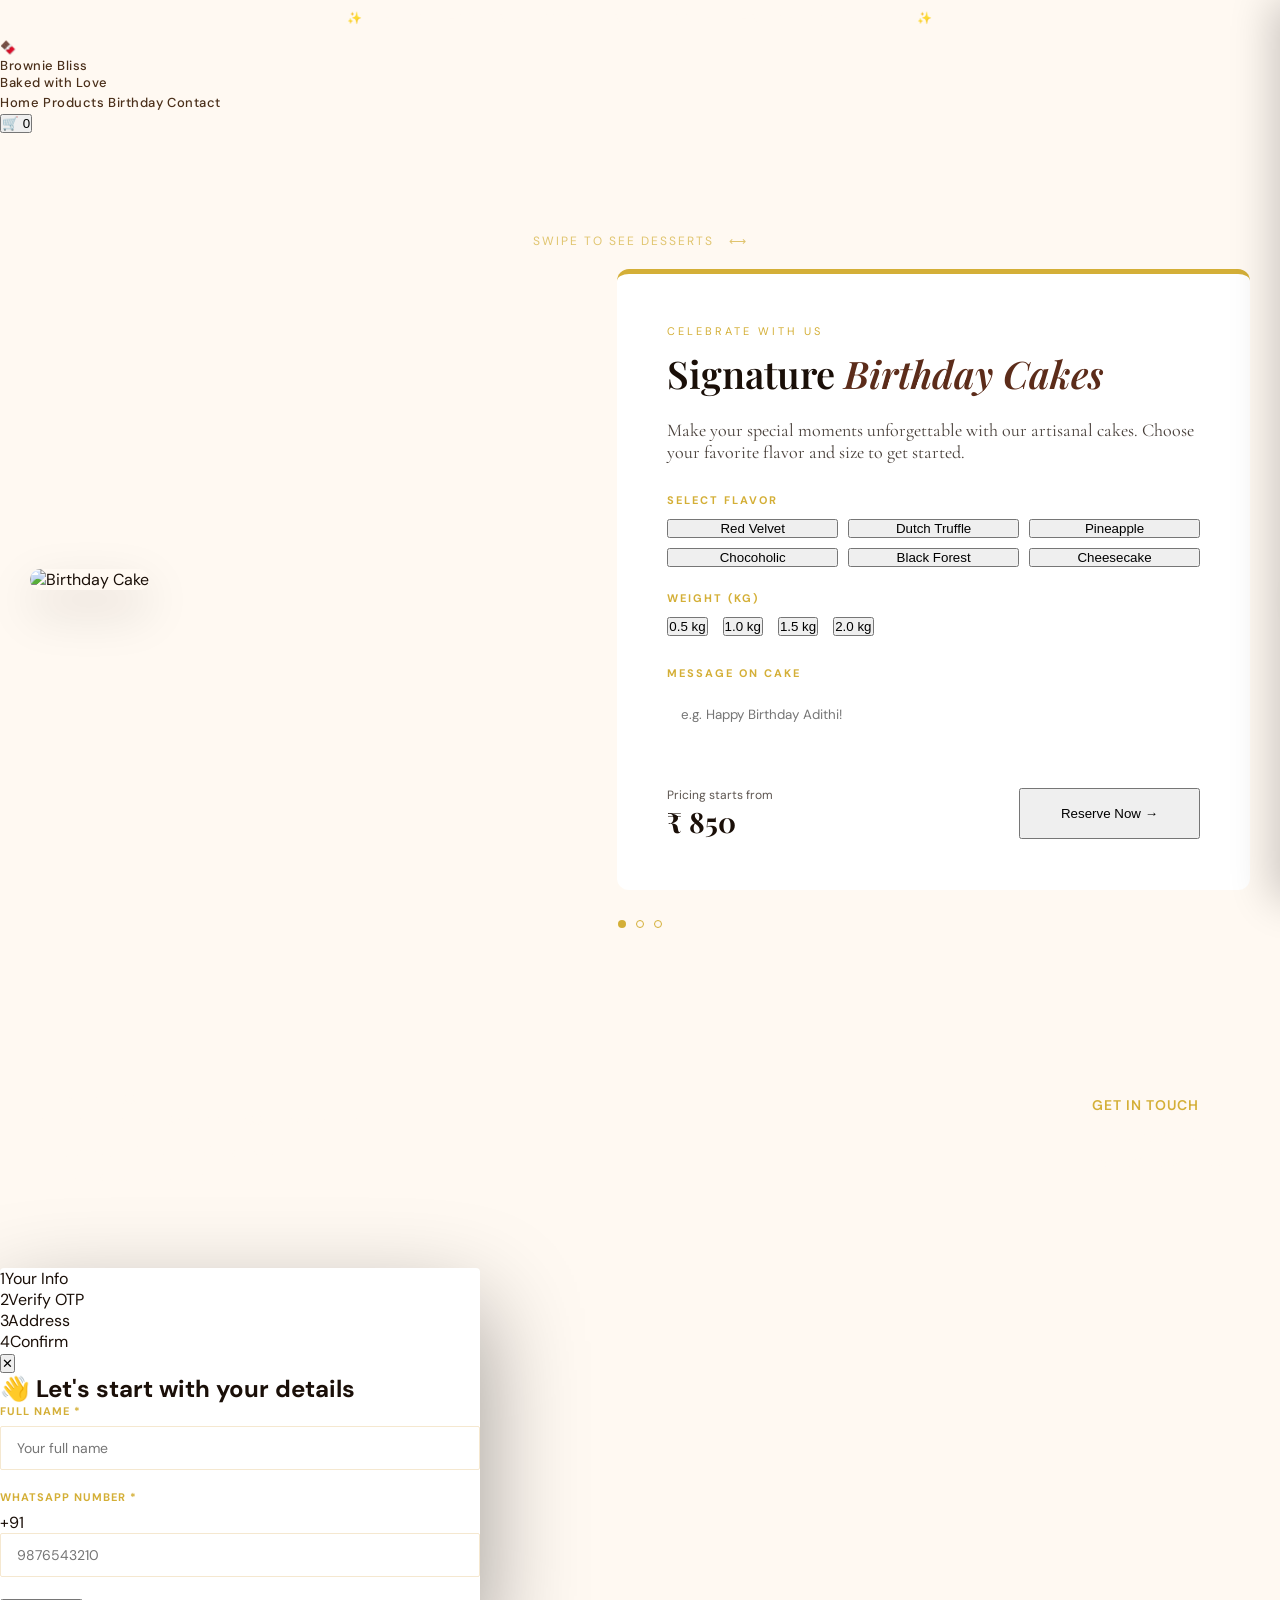
==== public/birthday.html @ bb293d82 "Added 2 more sliders" ====
<!DOCTYPE html>
<html lang="en">

<head>
  <meta charset="UTF-8">
  <meta name="viewport" content="width=device-width, initial-scale=1.0">
  <title>Birthday Cakes — Customize Your Celebration</title>
  <link
    href="https://fonts.googleapis.com/css2?family=Playfair+Display:ital,wght@0,400;0,600;0,700;1,400&family=Cormorant+Garamond:wght@300;400;500&family=DM+Sans:wght@300;400;500&display=swap"
    rel="stylesheet">
  <link rel="stylesheet" href="style.css">
</head>

<body>

  <!-- ANNOUNCEMENT -->
  <div class="announcement"
    style="background: var(--brown); color: var(--cream); text-align: center; padding: 10px; font-size: 12px; letter-spacing: 1px;">
    ✨ &nbsp; DELICIOUS HOMEMADE BROWNIES, CAKES & COOKIES &nbsp;·&nbsp; HAPPINESS IN EVERY
    BITE &nbsp; ✨</div>

  <!-- NAVBAR (Updated to match index.html design) -->
  <nav class="navbar">
    <div class="nav-inner">
      <a href="index.html" class="brand">
        <span class="brand-icon">🍫</span>
        <div>
          <div class="brand-name">Brownie Bliss</div>
          <div class="brand-tagline">Baked with Love</div>
        </div>
      </a>
      <div class="nav-links">
        <a href="index.html">Home</a>
        <a href="products.html">Products</a>
        <a href="birthday.html" class="active">Birthday</a>
        <a href="contact.html">Contact</a>
      </div>
      <button class="cart-trigger" onclick="openCart()">
        🛒 <span id="cartBadge">0</span>
      </button>
    </div>
  </nav>

  <!-- BIRTHDAY & DESSERT SLIDER SECTION -->
  <section class="birthday-section" id="birthday"
    style="padding: 100px 0; background: var(--cream); min-height: 80vh; overflow: hidden;">
    
    <!-- Slider Hint -->
    <div style="text-align: center; margin-bottom: 20px; font-size: 12px; color: var(--gold); letter-spacing: 2px; text-transform: uppercase; opacity: 0.7;">
      Swipe to see Desserts &nbsp; ⟷
    </div>

    <div class="birthday-slider" style="display: flex; overflow-x: auto; scroll-snap-type: x mandatory; -webkit-overflow-scrolling: touch; scroll-behavior: smooth;">
      
      <!-- SLIDE 1: BIRTHDAY CAKES -->
      <div class="bday-slide" style="flex: 0 0 100%; scroll-snap-align: start; padding: 0 30px;">
        <div style="max-width: 1300px; margin: 0 auto; display: grid; grid-template-columns: 1fr 1.2fr; gap: 60px; align-items: center;">
          <div class="birthday-visual">
            <img id="birthdayCakeImg" src="https://theobroma.in/cdn/shop/files/redvelvet-theo.jpg?v=1701321860"
              alt="Birthday Cake"
              style="width: 100%; height: 550px; object-fit: cover; border-radius: 12px; box-shadow: var(--shadow-lg);">
          </div>
          <div class="birthday-card"
            style="background: var(--white); padding: 50px; border-radius: 12px; box-shadow: var(--shadow); border-top: 5px solid var(--gold);">
            <span class="section-label"
              style="display: block; font-size: 11px; letter-spacing: 3px; text-transform: uppercase; color: var(--gold); margin-bottom: 10px;">Celebrate
              with Us</span>
            <h2 class="section-title"
              style="margin-bottom: 20px; font-family: 'Playfair Display', serif; font-size: 38px; color: var(--brown);">
              Signature <em>Birthday Cakes</em></h2>
            <p
              style="margin-bottom: 30px; color: var(--text2); font-family: 'Cormorant Garamond', serif; font-size: 18px; opacity: 0.8;">
              Make your special moments unforgettable with our artisanal cakes. Choose your favorite flavor and
              size to get
              started.
            </p>
    
            <div style="margin-bottom: 24px;">
              <label
                style="display: block; font-size: 11px; letter-spacing: 2px; text-transform: uppercase; color: var(--gold); margin-bottom: 12px; font-weight: 700;">Select
                Flavor</label>
              <div style="display: grid; grid-template-columns: repeat(3, 1fr); gap: 10px;">
                <button class="filter-pill active" onclick="updateBirthdayCake('Red Velvet')">Red Velvet</button>
                <button class="filter-pill" onclick="updateBirthdayCake('Dutch Truffle')">Dutch Truffle</button>
                <button class="filter-pill" onclick="updateBirthdayCake('Pineapple')">Pineapple</button>
                <button class="filter-pill" onclick="updateBirthdayCake('Chocoholic')">Chocoholic</button>
                <button class="filter-pill" onclick="updateBirthdayCake('Black Forest')">Black Forest</button>
                <button class="filter-pill" onclick="updateBirthdayCake('Cheesecake')">Cheesecake</button>
              </div>
            </div>
    
            <div style="margin-bottom: 30px;">
              <label
                style="display: block; font-size: 11px; letter-spacing: 2px; text-transform: uppercase; color: var(--gold); margin-bottom: 12px; font-weight: 700;">Weight
                (kg)</label>
              <div style="display: flex; gap: 15px;">
                <button class="filter-pill" onclick="setCakeWeight('0.5')">0.5 kg</button>
                <button class="filter-pill active" onclick="setCakeWeight('1.0')">1.0 kg</button>
                <button class="filter-pill" onclick="setCakeWeight('1.5')">1.5 kg</button>
                <button class="filter-pill" onclick="setCakeWeight('2.0')">2.0 kg</button>
              </div>
            </div>
    
            <div style="margin-bottom: 30px;">
              <label
                style="display: block; font-size: 11px; letter-spacing: 2px; text-transform: uppercase; color: var(--gold); margin-bottom: 12px; font-weight: 700;">Message
                on Cake</label>
              <input type="text" id="cakeMessage" placeholder="e.g. Happy Birthday Adithi!"
                style="width: 100%; padding: 14px; border: 1.5px solid var(--cream3); border-radius: 8px; outline: none; font-family: 'DM Sans', sans-serif;">
            </div>
    
            <div
              style="display: flex; justify-content: space-between; align-items: center; padding-top: 20px; border-top: 1px solid var(--cream2);">
              <div>
                <span style="display: block; font-size: 12px; color: var(--text2); opacity: 0.7;">Pricing
                  starts
                  from</span>
                <span id="cakePrice"
                  style="font-family: 'Playfair Display', serif; font-size: 28px; font-weight: 700; color: var(--brown);">₹
                  850</span>
              </div>
              <button class="btn-primary" style="padding: 16px 40px;" onclick="addBirthdayToCart()">
                Reserve Now &rarr;
              </button>
            </div>
          </div>
        </div>
      </div>

      <!-- SLIDE 2: DESSERTS -->
      <div class="bday-slide" style="flex: 0 0 100%; scroll-snap-align: start; padding: 0 30px;">
        <div style="max-width: 1300px; margin: 0 auto; display: grid; grid-template-columns: 1fr 1.2fr; gap: 60px; align-items: center;">
          <div class="birthday-visual">
            <img id="dessertImg" src="https://theobroma.in/cdn/shop/files/Delicacies-04.jpg?v=1681320427"
              alt="Desserts"
              style="width: 100%; height: 550px; object-fit: cover; border-radius: 12px; box-shadow: var(--shadow-lg);">
          </div>
          <div class="birthday-card"
            style="background: var(--white); padding: 50px; border-radius: 12px; box-shadow: var(--shadow); border-top: 5px solid var(--gold);">
            <span class="section-label"
              style="display: block; font-size: 11px; letter-spacing: 3px; text-transform: uppercase; color: var(--gold); margin-bottom: 10px;">Sweet Treats</span>
            <h2 class="section-title"
              style="margin-bottom: 20px; font-family: 'Playfair Display', serif; font-size: 38px; color: var(--brown);">
              Exquisite <em>Desserts</em></h2>
            <p
              style="margin-bottom: 30px; color: var(--text2); font-family: 'Cormorant Garamond', serif; font-size: 18px; opacity: 0.8;">
              Indulge in our curated collection of fine desserts. From macarons to cheesecakes, every bite is a celebration of flavor.
            </p>
    
            <div style="margin-bottom: 24px;">
              <label
                style="display: block; font-size: 11px; letter-spacing: 2px; text-transform: uppercase; color: var(--gold); margin-bottom: 12px; font-weight: 700;">Select
                Variety</label>
              <div style="display: grid; grid-template-columns: repeat(3, 1fr); gap: 10px;">
                <button class="filter-pill active">Macarons</button>
                <button class="filter-pill">Tarts</button>
                <button class="filter-pill">Pastries</button>
                <button class="filter-pill">Cupcakes</button>
                <button class="filter-pill">Mousse</button>
                <button class="filter-pill">Donuts</button>
              </div>
            </div>
    
            <div style="margin-bottom: 30px;">
              <label
                style="display: block; font-size: 11px; letter-spacing: 2px; text-transform: uppercase; color: var(--gold); margin-bottom: 12px; font-weight: 700;">Box Size</label>
              <div style="display: flex; gap: 15px;">
                <button class="filter-pill">Box of 2</button>
                <button class="filter-pill active">Box of 4</button>
                <button class="filter-pill">Box of 6</button>
                <button class="filter-pill">Box of 12</button>
              </div>
            </div>
    
            <div style="margin-bottom: 30px;">
              <label
                style="display: block; font-size: 11px; letter-spacing: 2px; text-transform: uppercase; color: var(--gold); margin-bottom: 12px; font-weight: 700;">Special Request</label>
              <input type="text" placeholder="e.g. Less sugar, Eggless"
                style="width: 100%; padding: 14px; border: 1.5px solid var(--cream3); border-radius: 8px; outline: none; font-family: 'DM Sans', sans-serif;">
            </div>
    
            <div
              style="display: flex; justify-content: space-between; align-items: center; padding-top: 20px; border-top: 1px solid var(--cream2);">
              <div>
                <span style="display: block; font-size: 12px; color: var(--text2); opacity: 0.7;">Pricing starts from</span>
                <span
                  style="font-family: 'Playfair Display', serif; font-size: 28px; font-weight: 700; color: var(--brown);">₹ 350</span>
              </div>
              <button class="btn-primary" style="padding: 16px 40px;">
                Order Now &rarr;
              </button>
            </div>
          </div>
        </div>
      </div>

      <!-- SLIDE 3: BROWNIES -->
      <div class="bday-slide" style="flex: 0 0 100%; scroll-snap-align: start; padding: 0 30px;">
        <div style="max-width: 1300px; margin: 0 auto; display: grid; grid-template-columns: 1fr 1.2fr; gap: 60px; align-items: center;">
          <div class="birthday-visual">
            <img id="brownieImg" src="https://theobroma.in/cdn/shop/files/OverloadBrownie_400x400.jpg?v=1711183338"
              alt="Brownies"
              style="width: 100%; height: 550px; object-fit: cover; border-radius: 12px; box-shadow: var(--shadow-lg);">
          </div>
          <div class="birthday-card"
            style="background: var(--white); padding: 50px; border-radius: 12px; box-shadow: var(--shadow); border-top: 5px solid var(--gold);">
            <span class="section-label"
              style="display: block; font-size: 11px; letter-spacing: 3px; text-transform: uppercase; color: var(--gold); margin-bottom: 10px;">Fudgy Delights</span>
            <h2 class="section-title"
              style="margin-bottom: 20px; font-family: 'Playfair Display', serif; font-size: 38px; color: var(--brown);">
              Signature <em>Brownies</em></h2>
            <p
              style="margin-bottom: 30px; color: var(--text2); font-family: 'Cormorant Garamond', serif; font-size: 18px; opacity: 0.8;">
              Our brownies are legendary. Fudgy, decadent, and made with the finest Belgian chocolate for an unparalleled cocoa experience.
            </p>
    
            <div style="margin-bottom: 24px;">
              <label
                style="display: block; font-size: 11px; letter-spacing: 2px; text-transform: uppercase; color: var(--gold); margin-bottom: 12px; font-weight: 700;">Select Variety</label>
              <div style="display: grid; grid-template-columns: repeat(3, 1fr); gap: 10px;">
                <button class="filter-pill active">Walnut</button>
                <button class="filter-pill">Overload</button>
                <button class="filter-pill">Nutella</button>
                <button class="filter-pill">Red Velvet</button>
                <button class="filter-pill">Cookie</button>
                <button class="filter-pill">Assorted</button>
              </div>
            </div>
    
            <div style="margin-bottom: 30px;">
              <label
                style="display: block; font-size: 11px; letter-spacing: 2px; text-transform: uppercase; color: var(--gold); margin-bottom: 12px; font-weight: 700;">Pack Size</label>
              <div style="display: flex; gap: 15px;">
                <button class="filter-pill">Pack of 1</button>
                <button class="filter-pill active">Pack of 4</button>
                <button class="filter-pill">Pack of 6</button>
                <button class="filter-pill">Pack of 12</button>
              </div>
            </div>
    
            <div style="margin-bottom: 30px;">
              <label
                style="display: block; font-size: 11px; letter-spacing: 2px; text-transform: uppercase; color: var(--gold); margin-bottom: 12px; font-weight: 700;">Gift Wrap</label>
              <div style="display: flex; gap: 15px;">
                <button class="filter-pill active">Standard</button>
                <button class="filter-pill">Premium Gold</button>
              </div>
            </div>
    
            <div
              style="display: flex; justify-content: space-between; align-items: center; padding-top: 20px; border-top: 1px solid var(--cream2);">
              <div>
                <span style="display: block; font-size: 12px; color: var(--text2); opacity: 0.7;">Pricing starts from</span>
                <span
                  style="font-family: 'Playfair Display', serif; font-size: 28px; font-weight: 700; color: var(--brown);">₹ 250</span>
              </div>
              <button class="btn-primary" style="padding: 16px 40px;">
                Order Now &rarr;
              </button>
            </div>
          </div>
        </div>
      </div>

    </div>

    <!-- Slider Navigation Dots -->
    <div style="display: flex; justify-content: center; gap: 10px; margin-top: 30px;">
      <div style="width: 8px; height: 8px; border-radius: 50%; background: var(--gold); cursor: pointer;"></div>
      <div style="width: 8px; height: 8px; border-radius: 50%; background: var(--cream3); border: 1px solid var(--gold); cursor: pointer;"></div>
      <div style="width: 8px; height: 8px; border-radius: 50%; background: var(--cream3); border: 1px solid var(--gold); cursor: pointer;"></div>
    </div>

  </section>

  <!-- FOOTER -->
  <footer style="background: var(--brown); color: var(--cream); padding: 60px 24px;">
    <div style="max-width: 1200px; margin: 0 auto; display: flex; justify-content: space-between; align-items: center;">
      <div class="footer-brand">
        <div class="brand-name" style="color: var(--cream);">Brownie Bliss</div>
        <div class="brand-tagline">Homemade Treats · Happiness in every bite</div>
        <p style="font-size: 14px; opacity: 0.6; margin-top: 10px; max-width: 300px;">Hand-crafted with love in
          Krishnagiri. One unwavering passion for quality.</p>
      </div>
      <div class="footer-col">
        <h4
          style="color: var(--gold); margin-bottom: 15px; font-size: 14px; letter-spacing: 1px; text-transform: uppercase;">
          Get In Touch</h4>
        <a href="tel:08072596340"
          style="color: var(--cream); text-decoration: none; display: block; margin-bottom: 8px;">+91 8072596340</a>
        <a href="mailto:gpriya26185@gmail.com"
          style="color: var(--cream); text-decoration: none; display: block;">gpriya26185@gmail.com</a>
      </div>
    </div>
  </footer>

  <!-- SHARED COMPONENTS -->
  <div class="cart-backdrop" id="cartBackdrop" onclick="closeCart()"></div>
  <aside class="cart-sidebar" id="cartSidebar">
    <div class="cart-head">
      <h3>Your Cart 🛒</h3>
      <button onclick="closeCart()" class="close-btn">✕</button>
    </div>
    <div class="cart-body" id="cartBody"></div>
    <div class="cart-foot" id="cartFoot" style="display:none">
      <div class="cart-total-row">
        <span>Total</span>
        <strong id="cartTotalDisp">₹0</strong>
      </div>
      <button class="btn-checkout" onclick="openCheckout()">Proceed to Order →</button>
    </div>
  </aside>

  <!-- CHECKOUT MODAL -->
  <div class="modal-overlay" id="checkoutOverlay">
    <div class="checkout-modal" id="checkoutModal">
      <div class="steps-bar">
        <div class="step active" id="step1ind"><span>1</span>Your Info</div>
        <div class="step-divider"></div>
        <div class="step" id="step2ind"><span>2</span>Verify OTP</div>
        <div class="step-divider"></div>
        <div class="step" id="step3ind"><span>3</span>Address</div>
        <div class="step-divider"></div>
        <div class="step" id="step4ind"><span>4</span>Confirm</div>
      </div>
      <button class="modal-close" onclick="closeCheckout()">✕</button>
      <div class="checkout-step" id="checkStep1">
        <h2>👋 Let's start with your details</h2>
        <div class="form-group"><label>Full Name *</label><input type="text" id="custName" placeholder="Your full name"
            class="form-input"></div>
        <div class="form-group"><label>WhatsApp Number *</label>
          <div class="phone-row"><span class="phone-code">+91</span><input type="tel" id="custPhone"
              placeholder="9876543210" maxlength="10" class="form-input"></div>
        </div>
        <button class="btn-primary full-w" onclick="sendOTP()">Send OTP →</button>
      </div>
      <div class="checkout-step hidden" id="checkStep2">
        <div class="otp-icon">📱</div>
        <h2>Verify Your Number</h2>
        <p class="step-sub">Enter the 6-digit OTP sent to <strong id="otpPhoneDisp"></strong></p>
        <div class="otp-inputs">
          <input type="text" maxlength="1" class="otp-box" oninput="otpNext(this,0)">
          <input type="text" maxlength="1" class="otp-box" oninput="otpNext(this,1)">
          <input type="text" maxlength="1" class="otp-box" oninput="otpNext(this,2)">
          <input type="text" maxlength="1" class="otp-box" oninput="otpNext(this,3)">
          <input type="text" maxlength="1" class="otp-box" oninput="otpNext(this,4)">
          <input type="text" maxlength="1" class="otp-box" oninput="otpNext(this,5)">
        </div>
        <div class="demo-otp-box" id="demoOtpBox"></div>
        <button class="btn-primary full-w" onclick="verifyOTP()">Verify OTP →</button>
      </div>
      <div class="checkout-step hidden" id="checkStep3">
        <h2>📍 Delivery Address</h2>
        <div class="form-group"><label>Street Address *</label><input type="text" id="custAddr"
            placeholder="House no., Street, Landmark" class="form-input"></div>
        <div class="form-row">
          <div class="form-group"><label>City *</label><input type="text" id="custCity" placeholder="City"
              class="form-input"></div>
          <div class="form-group"><label>Pincode *</label><input type="text" id="custPin" placeholder="123456"
              maxlength="6" class="form-input"></div>
        </div>
        <button class="btn-primary full-w" onclick="goToConfirm()">Review Order →</button>
      </div>
      <div class="checkout-step hidden" id="checkStep4">
        <h2>✅ Review Your Order</h2>
        <div class="confirm-card">
          <div id="confirmCustomer"></div>
          <div id="confirmItems"></div>
          <div class="confirm-total"><span>Total Amount</span><strong id="confirmTotal"></strong></div>
        </div>
        <button class="btn-whatsapp full-w" onclick="placeOrder()">Place Order & Open WhatsApp</button>
      </div>
    </div>
  </div>

  <!-- TOAST -->
  <div class="toast" id="toast"></div>

  <script src="cart.js"></script>
  <script src="script.js"></script>
</body>

</html>
---- public/style.css ----
html {
  scroll-behavior: smooth;
}

:root {
  --brown-dark: #1A0905;
  --brown-mid: #3C1E14;
  --brown-warm: #5C2C1A;
  --brand-red: #8B0000;
  --gold: #D4AF37;
  --gold-light: #F4E4BC;
  --cream: #FFF9F2;
  --cream-dark: #F5E8D0;
  --text-dark: #1a0f08;
  --text-mid: #4a2f1a;
  --white: #fff;
  --shadow-sm: 0 2px 4px rgba(26, 9, 5, 0.05);
  --shadow-md: 0 10px 30px rgba(26, 9, 5, 0.1);
  --shadow-lg: 0 20px 50px rgba(26, 9, 5, 0.15);
  --radius-sm: 4px;
  --radius-md: 12px;
  --radius-lg: 20px;
  --glass: rgba(255, 255, 255, 0.15);
  --glass-border: rgba(255, 255, 255, 0.2);
}

.birthday-slider::-webkit-scrollbar {
  display: none;
}
.birthday-slider {
  -ms-overflow-style: none;
  scrollbar-width: none;
}

* {
  margin: 0;
  padding: 0;
  box-sizing: border-box;
}

body {
  background: var(--cream);
  color: var(--text-dark);
  font-family: 'DM Sans', sans-serif;
  overflow-x: hidden;
}

/* ANNOUNCEMENT BAR */
.announcement {
  background: var(--brown-dark);
  color: var(--gold-light);
  text-align: center;
  padding: 10px 20px;
  font-size: 13px;
  letter-spacing: 1.5px;
  font-family: 'DM Sans', sans-serif;
  font-weight: 400;
}

/* HEADER */
header {
  background: var(--white);
  border-bottom: 1px solid var(--cream-dark);
  position: sticky;
  top: 0;
  z-index: 1000;
  box-shadow: 0 2px 20px rgba(44, 24, 16, 0.08);
}

.header-inner {
  max-width: 1300px;
  margin: 0 auto;
  padding: 0 30px;
  display: flex;
  align-items: center;
  justify-content: space-between;
  height: 72px;
}

.logo {
  display: flex;
  flex-direction: column;
  line-height: 1;
}

.logo-name {
  font-family: 'Playfair Display', serif;
  font-size: 26px;
  font-weight: 700;
  color: var(--brown-dark);
  letter-spacing: 1px;
}

.logo-sub {
  font-family: 'Cormorant Garamond', serif;
  font-size: 11px;
  letter-spacing: 3px;
  color: var(--gold);
  text-transform: uppercase;
}

nav {
  display: flex;
  gap: 30px;
  align-items: center;
}

nav a {
  text-decoration: none;
  color: var(--text-mid);
  font-size: 13px;
  letter-spacing: 0.5px;
  font-weight: 500;
  transition: color 0.2s;
  position: relative;
}

nav a::after {
  content: '';
  position: absolute;
  bottom: -3px;
  left: 0;
  right: 0;
  height: 1px;
  background: var(--gold);
  transform: scaleX(0);
  transition: transform 0.25s;
}

nav a:hover::after {
  transform: scaleX(1);
}

nav a:hover {
  color: var(--brown-dark);
}

.header-actions {
  display: flex;
  gap: 16px;
  align-items: center;
}

.cart-btn {
  position: relative;
  background: none;
  border: 2px solid var(--brown-dark);
  color: var(--brown-dark);
  padding: 9px 22px;
  font-family: 'DM Sans', sans-serif;
  font-size: 13px;
  font-weight: 600;
  letter-spacing: 1px;
  cursor: pointer;
  transition: all 0.2s;
  border-radius: 0;
  display: flex;
  align-items: center;
  gap: 8px;
}

.cart-btn:hover {
  background: var(--brown-dark);
  color: var(--white);
}

.cart-count {
  background: var(--gold);
  color: var(--brown-dark);
  border-radius: 50%;
  width: 20px;
  height: 20px;
  font-size: 11px;
  font-weight: 700;
  display: flex;
  align-items: center;
  justify-content: center;
}

/* HERO */
.hero {
  background: var(--brown-dark);
  position: relative;
  overflow: hidden;
  min-height: 520px;
  display: flex;
  align-items: center;
}

.hero-bg {
  position: absolute;
  inset: 0;
  background:
    radial-gradient(ellipse at 30% 50%, rgba(201, 169, 110, 0.15) 0%, transparent 60%),
    radial-gradient(ellipse at 80% 20%, rgba(139, 69, 19, 0.3) 0%, transparent 50%),
    linear-gradient(135deg, #2C1810 0%, #3d1f10 50%, #1a0c06 100%);
}

.hero-pattern {
  position: absolute;
  inset: 0;
  opacity: 0.04;
  background-image: repeating-linear-gradient(45deg, var(--gold) 0, var(--gold) 1px, transparent 0, transparent 50%);
  background-size: 20px 20px;
}

.hero-content {
  position: relative;
  max-width: 1300px;
  margin: 0 auto;
  padding: 80px 30px;
  display: grid;
  grid-template-columns: 1fr 1fr;
  gap: 60px;
  align-items: center;
  width: 100%;
}

.hero-text {
  color: var(--white);
}

.hero-badge {
  display: inline-block;
  border: 1px solid var(--gold);
  color: var(--gold);
  font-size: 10px;
  letter-spacing: 3px;
  text-transform: uppercase;
  padding: 6px 16px;
  margin-bottom: 24px;
  font-family: 'DM Sans', sans-serif;
}

.hero-title {
  font-family: 'Playfair Display', serif;
  font-size: clamp(36px, 4vw, 56px);
  font-weight: 700;
  line-height: 1.15;
  color: var(--cream);
  margin-bottom: 20px;
}

.hero-title em {
  font-style: italic;
  color: var(--gold);
}

.hero-desc {
  font-family: 'Cormorant Garamond', serif;
  font-size: 18px;
  color: rgba(253, 246, 237, 0.7);
  line-height: 1.7;
  margin-bottom: 36px;
  font-weight: 300;
}

.hero-cta {
  display: inline-flex;
  align-items: center;
  gap: 12px;
  background: var(--gold);
  color: var(--brown-dark);
  padding: 14px 36px;
  text-decoration: none;
  font-size: 13px;
  font-weight: 700;
  letter-spacing: 1.5px;
  text-transform: uppercase;
  transition: all 0.25s;
  font-family: 'DM Sans', sans-serif;
  cursor: pointer;
  border: none;
}

.hero-cta:hover {
  background: var(--cream);
  transform: translateY(-2px);
  box-shadow: 0 8px 24px rgba(0, 0, 0, 0.3);
}

.hero-visual {
  display: grid;
  grid-template-columns: 1fr 1fr;
  gap: 12px;
}

.hero-card {
  background: var(--glass);
  backdrop-filter: blur(14px);
  -webkit-backdrop-filter: blur(14px);
  border: 1px solid var(--glass-border);
  border-radius: var(--radius-md);
  overflow: hidden;
  cursor: pointer;
  transition: all 0.4s cubic-bezier(0.165, 0.84, 0.44, 1);
  box-shadow: var(--shadow-md);
}

.hero-card:hover {
  transform: translateY(-8px) scale(1.02);
  box-shadow: var(--shadow-lg);
  border-color: rgba(212, 175, 55, 0.4);
}

.hero-card:first-child {
  grid-column: span 2;
}

.hero-card img {
  width: 100%;
  height: 200px;
  object-fit: cover;
  display: block;
}

.hero-card:first-child img {
  height: 160px;
}

.hero-card-label {
  padding: 14px 18px;
  font-family: 'DM Sans', sans-serif;
  font-size: 13px;
  font-weight: 600;
  color: #fff;
  letter-spacing: 0.5px;
  background: linear-gradient(to bottom, rgba(0, 0, 0, 0), rgba(0, 0, 0, 0.4));
}

/* VALUES STRIP */
.values-strip {
  background: var(--brown-mid);
  padding: 28px 30px;
}

.values-inner {
  max-width: 1300px;
  margin: 0 auto;
  display: flex;
  justify-content: space-around;
  flex-wrap: wrap;
  gap: 20px;
}

.value-item {
  display: flex;
  align-items: center;
  gap: 12px;
  color: var(--cream);
}

.value-icon {
  font-size: 22px;
  opacity: 0.9;
}

.value-text strong {
  display: block;
  font-size: 13px;
  font-weight: 600;
  letter-spacing: 0.5px;
  font-family: 'DM Sans', sans-serif;
}

.value-text span {
  font-size: 11px;
  opacity: 0.65;
  font-family: 'Cormorant Garamond', serif;
  font-size: 13px;
}

/* SECTION TITLES */
.section-header {
  text-align: center;
  margin-bottom: 48px;
}

.section-label {
  font-family: 'DM Sans', sans-serif;
  font-size: 10px;
  letter-spacing: 4px;
  color: var(--gold);
  text-transform: uppercase;
  margin-bottom: 12px;
  display: block;
}

.section-title {
  font-family: 'Playfair Display', serif;
  font-size: clamp(28px, 3vw, 40px);
  font-weight: 600;
  color: var(--brown-dark);
}

.section-title em {
  font-style: italic;
  color: var(--brown-warm);
}

/* CATEGORIES */
.categories-section {
  padding: 80px 30px;
  max-width: 1300px;
  margin: 0 auto;
}

.categories-grid {
  display: grid;
  grid-template-columns: repeat(4, 1fr);
  gap: 20px;
}

.cat-card {
  position: relative;
  overflow: hidden;
  cursor: pointer;
  border-radius: var(--radius-md);
  box-shadow: var(--shadow-md);
  aspect-ratio: 3/4;
  transition: all 0.4s ease;
}

.cat-card:hover {
  transform: translateY(-5px);
  box-shadow: var(--shadow-lg);
}

.cat-card img {
  width: 100%;
  height: 100%;
  object-fit: cover;
  transition: transform 0.4s ease;
  display: block;
}

.cat-card:hover img {
  transform: scale(1.07);
}

.cat-overlay {
  position: absolute;
  inset: 0;
  background: linear-gradient(to top, rgba(44, 24, 16, 0.85) 0%, rgba(44, 24, 16, 0.1) 60%, transparent 100%);
  display: flex;
  flex-direction: column;
  justify-content: flex-end;
  padding: 24px 20px;
  transition: background 0.3s;
}

.cat-card:hover .cat-overlay {
  background: linear-gradient(to top, rgba(44, 24, 16, 0.95) 0%, rgba(44, 24, 16, 0.3) 60%, transparent 100%);
}

.cat-name {
  font-family: 'Playfair Display', serif;
  font-size: 20px;
  font-weight: 600;
  color: var(--white);
  margin-bottom: 6px;
}

.cat-count {
  font-size: 12px;
  color: var(--gold-light);
  letter-spacing: 1px;
  font-family: 'DM Sans', sans-serif;
}

.cat-arrow {
  position: absolute;
  top: 16px;
  right: 16px;
  width: 32px;
  height: 32px;
  background: rgba(255, 255, 255, 0.1);
  border: 1px solid rgba(255, 255, 255, 0.3);
  border-radius: 50%;
  display: flex;
  align-items: center;
  justify-content: center;
  color: white;
  font-size: 14px;
  opacity: 0;
  transition: opacity 0.2s;
}

.cat-card:hover .cat-arrow {
  opacity: 1;
}

/* PRODUCTS SECTION */
.products-section {
  background: var(--cream-dark);
  padding: 80px 30px;
}

.products-inner {
  max-width: 1300px;
  margin: 0 auto;
}

/* FILTER TABS */
.filter-tabs {
  display: flex;
  gap: 8px;
  justify-content: center;
  margin-bottom: 40px;
  flex-wrap: wrap;
}

.filter-tab {
  padding: 8px 20px;
  border: 1px solid var(--brown-mid);
  background: none;
  color: var(--brown-mid);
  font-family: 'DM Sans', sans-serif;
  font-size: 12px;
  letter-spacing: 1px;
  cursor: pointer;
  transition: all 0.2s;
  font-weight: 500;
}

.filter-tab.active,
.filter-tab:hover {
  background: var(--brown-dark);
  color: var(--cream);
  border-color: var(--brown-dark);
}

.products-grid {
  display: grid;
  grid-template-columns: repeat(4, 1fr);
  gap: 24px;
}

.product-card {
  background: var(--white);
  border-radius: var(--radius-md);
  overflow: hidden;
  box-shadow: var(--shadow-sm);
  transition: all 0.4s cubic-bezier(0.165, 0.84, 0.44, 1);
  position: relative;
  border: 1px solid rgba(0, 0, 0, 0.03);
}

.product-card:hover {
  transform: translateY(-10px);
  box-shadow: var(--shadow-lg);
  border-color: rgba(0, 0, 0, 0.06);
}

.product-img-wrap {
  position: relative;
  overflow: hidden;
}

.product-img-wrap img {
  width: 100%;
  height: 220px;
  object-fit: cover;
  display: block;
  transition: transform 0.4s;
}

.product-card:hover .product-img-wrap img {
  transform: scale(1.05);
}

.bestseller-badge {
  position: absolute;
  top: 15px;
  left: 15px;
  background: var(--gold);
  color: var(--brown-dark);
  font-size: 10px;
  letter-spacing: 1px;
  text-transform: uppercase;
  padding: 5px 12px;
  font-weight: 700;
  font-family: 'DM Sans', sans-serif;
  border-radius: 30px;
  box-shadow: 0 4px 12px rgba(212, 175, 55, 0.4);
  z-index: 10;
}

.product-info {
  padding: 18px 18px 20px;
}

.product-category {
  font-size: 10px;
  letter-spacing: 2px;
  color: var(--gold);
  text-transform: uppercase;
  font-family: 'DM Sans', sans-serif;
  margin-bottom: 6px;
}

.product-name {
  font-family: 'Playfair Display', serif;
  font-size: 16px;
  font-weight: 600;
  color: var(--brown-dark);
  margin-bottom: 10px;
  line-height: 1.3;
}

.product-price {
  font-family: 'DM Sans', sans-serif;
  font-size: 18px;
  font-weight: 700;
  color: var(--brown-warm);
  margin-bottom: 14px;
}

.add-to-cart {
  width: 100%;
  padding: 14px;
  background: var(--brown-dark);
  color: var(--cream);
  border: none;
  font-family: 'DM Sans', sans-serif;
  font-size: 11px;
  letter-spacing: 2px;
  text-transform: uppercase;
  font-weight: 700;
  cursor: pointer;
  transition: all 0.3s;
  display: flex;
  align-items: center;
  justify-content: center;
  gap: 8px;
  border-radius: var(--radius-sm);
}

.add-to-cart:hover {
  background: var(--brown-mid);
  gap: 12px;
  letter-spacing: 2.5px;
}

.add-to-cart.added {
  background: #2d6a2d;
  color: white;
}

/* GIFTING BANNER */
.gifting-section {
  padding: 80px 30px;
  max-width: 1300px;
  margin: 0 auto;
  display: grid;
  grid-template-columns: 1fr 1fr;
  gap: 40px;
  align-items: center;
}

.gifting-text .section-header {
  text-align: left;
  margin-bottom: 24px;
}

.gifting-text p {
  font-family: 'Cormorant Garamond', serif;
  font-size: 18px;
  color: var(--text-mid);
  line-height: 1.8;
  margin-bottom: 30px;
  font-weight: 300;
}

.btn-outline {
  display: inline-block;
  padding: 12px 32px;
  border: 2px solid var(--brown-dark);
  color: var(--brown-dark);
  text-decoration: none;
  font-family: 'DM Sans', sans-serif;
  font-size: 12px;
  letter-spacing: 1.5px;
  text-transform: uppercase;
  font-weight: 600;
  transition: all 0.2s;
  cursor: pointer;
  background: none;
}

.btn-outline:hover {
  background: var(--brown-dark);
  color: var(--cream);
}

.gifting-img {
  border-radius: 2px;
  overflow: hidden;
  box-shadow: var(--shadow);
}

.gifting-img img {
  width: 100%;
  height: 400px;
  object-fit: cover;
  display: block;
}

/* FOOTER */
footer {
  background: var(--brown-dark);
  color: rgba(253, 246, 237, 0.7);
  padding: 60px 30px 30px;
}

.footer-inner {
  max-width: 1300px;
  margin: 0 auto;
}

.footer-top {
  display: grid;
  grid-template-columns: 2fr 1fr 1fr 1fr;
  gap: 40px;
  padding-bottom: 40px;
  border-bottom: 1px solid rgba(201, 169, 110, 0.15);
  margin-bottom: 30px;
}

.footer-brand .logo-name {
  color: var(--cream);
  font-size: 22px;
}

.footer-brand .logo-sub {
  color: var(--gold);
}

.footer-brand p {
  font-size: 13px;
  line-height: 1.7;
  margin-top: 16px;
  font-family: 'Cormorant Garamond', serif;
  font-size: 15px;
  font-weight: 300;
}

.footer-col h4 {
  font-family: 'DM Sans', sans-serif;
  font-size: 11px;
  letter-spacing: 2px;
  text-transform: uppercase;
  color: var(--gold);
  margin-bottom: 16px;
  font-weight: 600;
}

.footer-col a {
  display: block;
  color: rgba(253, 246, 237, 0.6);
  text-decoration: none;
  font-size: 13px;
  margin-bottom: 9px;
  transition: color 0.2s;
  font-family: 'DM Sans', sans-serif;
}

.footer-col a:hover {
  color: var(--gold-light);
}

.footer-bottom {
  display: flex;
  justify-content: space-between;
  align-items: center;
  font-size: 12px;
  color: rgba(253, 246, 237, 0.4);
  font-family: 'DM Sans', sans-serif;
}

/* CART SIDEBAR */
.cart-overlay {
  position: fixed;
  inset: 0;
  background: rgba(0, 0, 0, 0.5);
  z-index: 2000;
  opacity: 0;
  pointer-events: none;
  transition: opacity 0.3s;
}

.cart-overlay.open {
  opacity: 1;
  pointer-events: all;
}

.cart-sidebar {
  position: fixed;
  top: 0;
  right: 0;
  bottom: 0;
  width: 400px;
  background: var(--white);
  z-index: 2001;
  transform: translateX(100%);
  transition: transform 0.35s cubic-bezier(0.4, 0, 0.2, 1);
  display: flex;
  flex-direction: column;
  box-shadow: -8px 0 40px rgba(0, 0, 0, 0.2);
}

.cart-sidebar.open {
  transform: translateX(0);
}

.cart-header {
  padding: 24px 24px 20px;
  border-bottom: 1px solid var(--cream-dark);
  display: flex;
  justify-content: space-between;
  align-items: center;
  background: var(--brown-dark);
  color: var(--cream);
}

.cart-title {
  font-family: 'Playfair Display', serif;
  font-size: 20px;
  font-weight: 600;
}

.cart-close {
  background: none;
  border: none;
  color: var(--cream);
  font-size: 24px;
  cursor: pointer;
  line-height: 1;
  padding: 4px;
  transition: color 0.2s;
}

.cart-close:hover {
  color: var(--gold);
}

.cart-items {
  flex: 1;
  overflow-y: auto;
  padding: 20px 24px;
}

.cart-empty {
  text-align: center;
  padding: 60px 20px;
  color: var(--text-mid);
  font-family: 'Cormorant Garamond', serif;
  font-size: 18px;
  opacity: 0.6;
}

.cart-empty-icon {
  font-size: 48px;
  margin-bottom: 16px;
  display: block;
}

.cart-item {
  display: grid;
  grid-template-columns: 70px 1fr auto;
  gap: 14px;
  align-items: center;
  padding: 14px 0;
  border-bottom: 1px solid var(--cream-dark);
  animation: slideIn 0.2s ease;
}

@keyframes slideIn {
  from {
    opacity: 0;
    transform: translateX(10px);
  }

  to {
    opacity: 1;
    transform: translateX(0);
  }
}

.cart-item img {
  width: 70px;
  height: 70px;
  object-fit: cover;
  border-radius: 2px;
}

.cart-item-name {
  font-family: 'Playfair Display', serif;
  font-size: 14px;
  font-weight: 600;
  color: var(--brown-dark);
  margin-bottom: 4px;
}

.cart-item-price {
  font-size: 13px;
  color: var(--brown-warm);
  font-weight: 600;
  font-family: 'DM Sans', sans-serif;
}

.cart-qty {
  display: flex;
  align-items: center;
  gap: 8px;
  margin-top: 8px;
}

.qty-btn {
  width: 26px;
  height: 26px;
  border: 1px solid var(--brown-mid);
  background: none;
  color: var(--brown-dark);
  cursor: pointer;
  font-size: 14px;
  display: flex;
  align-items: center;
  justify-content: center;
  transition: all 0.15s;
  font-family: 'DM Sans', sans-serif;
}

.qty-btn:hover {
  background: var(--brown-dark);
  color: white;
  border-color: var(--brown-dark);
}

.qty-num {
  font-size: 14px;
  font-weight: 600;
  min-width: 20px;
  text-align: center;
  font-family: 'DM Sans', sans-serif;
}

.cart-item-remove {
  background: none;
  border: none;
  color: #ccc;
  cursor: pointer;
  font-size: 16px;
  padding: 4px;
  transition: color 0.15s;
  align-self: flex-start;
}

.cart-item-remove:hover {
  color: #e53e3e;
}

.cart-footer {
  padding: 20px 24px 28px;
  border-top: 1px solid var(--cream-dark);
  background: var(--cream);
}

.cart-total {
  display: flex;
  justify-content: space-between;
  align-items: center;
  margin-bottom: 18px;
}

.cart-total-label {
  font-family: 'DM Sans', sans-serif;
  font-size: 13px;
  color: var(--text-mid);
  letter-spacing: 1px;
  text-transform: uppercase;
  font-weight: 600;
}

.cart-total-amt {
  font-family: 'Playfair Display', serif;
  font-size: 22px;
  font-weight: 700;
  color: var(--brown-dark);
}

.whatsapp-btn {
  width: 100%;
  padding: 16px;
  background: #25D366;
  color: white;
  border: none;
  font-family: 'DM Sans', sans-serif;
  font-size: 14px;
  font-weight: 700;
  letter-spacing: 1px;
  text-transform: uppercase;
  cursor: pointer;
  display: flex;
  align-items: center;
  justify-content: center;
  gap: 12px;
  transition: all 0.2s;
  border-radius: 2px;
  box-shadow: 0 4px 16px rgba(37, 211, 102, 0.3);
}

.whatsapp-btn:hover {
  background: #20b95a;
  transform: translateY(-1px);
  box-shadow: 0 6px 24px rgba(37, 211, 102, 0.4);
}

.whatsapp-icon {
  font-size: 20px;
}

.whatsapp-note {
  text-align: center;
  font-size: 11px;
  color: var(--text-mid);
  opacity: 0.6;
  margin-top: 10px;
  font-family: 'DM Sans', sans-serif;
}

/* TOAST */
.toast {
  position: fixed;
  bottom: 24px;
  right: 24px;
  background: var(--brown-dark);
  color: var(--cream);
  padding: 14px 20px;
  font-family: 'DM Sans', sans-serif;
  font-size: 13px;
  font-weight: 500;
  border-left: 3px solid var(--gold);
  z-index: 3000;
  transform: translateY(80px);
  opacity: 0;
  transition: all 0.3s cubic-bezier(0.4, 0, 0.2, 1);
  display: flex;
  align-items: center;
  gap: 10px;
  max-width: 300px;
  box-shadow: 0 4px 24px rgba(0, 0, 0, 0.2);
}

.toast.show {
  transform: translateY(0);
  opacity: 1;
}

/* WHATSAPP PHONE MODAL */
.phone-modal-overlay {
  position: fixed;
  inset: 0;
  background: rgba(0, 0, 0, 0.6);
  z-index: 3000;
  display: flex;
  align-items: center;
  justify-content: center;
  opacity: 0;
  pointer-events: none;
  transition: opacity 0.3s;
}

.phone-modal-overlay.open {
  opacity: 1;
  pointer-events: all;
}

.phone-modal {
  background: white;
  padding: 40px 36px;
  max-width: 420px;
  width: 90%;
  box-shadow: 0 20px 60px rgba(0, 0, 0, 0.3);
  transform: scale(0.9);
  transition: transform 0.3s;
}

.phone-modal-overlay.open .phone-modal {
  transform: scale(1);
}

.phone-modal h3 {
  font-family: 'Playfair Display', serif;
  font-size: 22px;
  color: var(--brown-dark);
  margin-bottom: 8px;
}

.phone-modal p {
  font-size: 14px;
  color: var(--text-mid);
  margin-bottom: 24px;
  font-family: 'Cormorant Garamond', serif;
  font-size: 16px;
}

.phone-input-wrap {
  display: flex;
  border: 2px solid var(--cream-dark);
  transition: border-color 0.2s;
  margin-bottom: 16px;
}

.phone-input-wrap:focus-within {
  border-color: var(--gold);
}

.phone-prefix {
  padding: 12px 14px;
  background: var(--cream-dark);
  color: var(--text-mid);
  font-family: 'DM Sans', sans-serif;
  font-size: 14px;
  font-weight: 600;
}

.phone-input {
  flex: 1;
  padding: 12px 14px;
  border: none;
  outline: none;
  font-family: 'DM Sans', sans-serif;
  font-size: 15px;
  color: var(--brown-dark);
  background: white;
}

.modal-actions {
  display: flex;
  gap: 12px;
}

.modal-cancel {
  flex: 1;
  padding: 12px;
  background: none;
  border: 1px solid var(--cream-dark);
  color: var(--text-mid);
  font-family: 'DM Sans', sans-serif;
  font-size: 13px;
  cursor: pointer;
  transition: all 0.2s;
}

.modal-cancel:hover {
  border-color: var(--brown-dark);
}

.modal-confirm {
  flex: 2;
  padding: 12px;
  background: #25D366;
  color: white;
  border: none;
  font-family: 'DM Sans', sans-serif;
  font-size: 13px;
  font-weight: 700;
  cursor: pointer;
  transition: all 0.2s;
  display: flex;
  align-items: center;
  justify-content: center;
  gap: 8px;
  letter-spacing: 0.5px;
}

.modal-confirm:hover {
  background: #20b95a;
}

/* RESPONSIVE */
@media (max-width: 1024px) {
  .hero-content {
    grid-template-columns: 1fr;
    gap: 40px;
    text-align: center;
  }

  .hero-text {
    display: flex;
    flex-direction: column;
    align-items: center;
  }

  .hero-visual {
    max-width: 600px;
    margin: 0 auto;
  }

  .admin-body {
    margin: 20px auto;
  }
}

@media (max-width: 900px) {
  .categories-grid {
    grid-template-columns: repeat(2, 1fr);
  }

  .products-grid {
    grid-template-columns: repeat(2, 1fr);
  }

  .footer-top {
    grid-template-columns: repeat(2, 1fr);
  }

  .gifting-section {
    grid-template-columns: 1fr;
    text-align: center;
  }

  .gifting-text .section-header {
    text-align: center;
  }

  nav {
    display: none;
  }

  .cart-sidebar {
    width: 100%;
  }

  .admin-nav .nav-links {
    display: none;
  }
}

@media (max-width: 600px) {
  .header-inner {
    padding: 0 15px;
  }

  .logo-name {
    font-size: 20px;
  }

  .hero-title {
    font-size: 32px;
  }

  .products-grid {
    grid-template-columns: 1fr;
    gap: 16px;
  }

  .categories-grid {
    grid-template-columns: 1fr;
  }

  .values-inner {
    justify-content: flex-start;
    overflow-x: auto;
    padding-bottom: 10px;
  }

  .value-item {
    flex-shrink: 0;
  }

  /* Admin Mobile Adjustments */
  .panel-head {
    flex-direction: column;
    align-items: flex-start;
  }

  .orders-filter {
    width: 100%;
    overflow-x: auto;
    display: flex;
    padding-bottom: 8px;
  }

  .of-btn {
    white-space: nowrap;
  }

  .orders-table {
    display: block;
    overflow-x: auto;
  }

  .stat-card {
    padding: 16px;
  }

  .stat-value {
    font-size: 24px;
  }

  .checkout-modal,
  .detail-modal,
  .receipt-modal {
    width: 95%;
    margin: 10px;
  }

  .detail-modal-body {
    padding: 15px;
  }

  .info-grid {
    grid-template-columns: 1fr;
  }
}

/* --- CHECKOUT MODAL --- */
.checkout-overlay {
  position: fixed;
  inset: 0;
  background: rgba(26, 9, 5, 0.4);
  backdrop-filter: blur(4px);
  -webkit-backdrop-filter: blur(4px);
  z-index: 3000;
  display: flex;
  align-items: center;
  justify-content: center;
  opacity: 0;
  pointer-events: none;
  transition: opacity 0.3s;
}

.checkout-overlay.open {
  opacity: 1;
  pointer-events: all;
}

.checkout-modal {
  background: var(--white);
  width: 90%;
  max-width: 480px;
  border-radius: 4px;
  overflow: hidden;
  box-shadow: 0 40px 100px rgba(0, 0, 0, 0.4);
  transform: translateY(20px);
  transition: transform 0.3s;
}

.checkout-overlay.open .checkout-modal {
  transform: translateY(0);
}

.checkout-head {
  padding: 24px 30px;
  border-bottom: 1px solid var(--cream-dark);
  display: flex;
  justify-content: space-between;
  align-items: center;
  background: #faf7f2;
}

.checkout-steps {
  display: flex;
  align-items: center;
  gap: 10px;
}

.step-indicator {
  width: 24px;
  height: 24px;
  border-radius: 50%;
  background: var(--cream-dark);
  color: var(--text-mid);
  font-size: 11px;
  font-weight: 700;
  display: flex;
  align-items: center;
  justify-content: center;
}

.step-indicator.active {
  background: var(--gold);
  color: var(--brown-dark);
}

.step-indicator.done {
  background: var(--brown-dark);
  color: var(--white);
}

.step-line {
  width: 20px;
  height: 2px;
  background: var(--cream-dark);
}

.checkout-close {
  background: none;
  border: none;
  font-size: 20px;
  cursor: pointer;
  color: var(--text-mid);
}

.checkout-body {
  padding: 36px 40px;
}

.checkout-title {
  font-family: 'Playfair Display', serif;
  font-size: 24px;
  color: var(--brown-dark);
  margin-bottom: 8px;
}

.checkout-subtitle {
  font-size: 14px;
  color: var(--text-mid);
  opacity: 0.7;
  margin-bottom: 28px;
}

.form-group {
  margin-bottom: 20px;
}

.form-group label {
  display: block;
  font-size: 11px;
  text-transform: uppercase;
  color: var(--gold);
  letter-spacing: 1px;
  margin-bottom: 8px;
  font-weight: 700;
}

.form-group input,
.form-group textarea {
  width: 100%;
  padding: 12px 16px;
  border: 1px solid var(--cream-dark);
  border-radius: 2px;
  font-family: 'DM Sans', sans-serif;
  font-size: 14px;
  outline: none;
  transition: border-color 0.2s;
}

.form-group input:focus,
.form-group textarea:focus {
  border-color: var(--gold);
}

.phone-input-group {
  display: flex;
  border: 1px solid var(--cream-dark);
}

.phone-input-group .prefix {
  padding: 12px 14px;
  background: #fdf6ed;
  font-size: 14px;
  font-weight: 700;
  color: var(--brown-mid);
}

.phone-input-group input {
  border: none;
}

.otp-container {
  display: flex;
  gap: 10px;
  margin-bottom: 24px;
}

.otp-box {
  width: 100%;
  aspect-ratio: 1;
  text-align: center;
  font-size: 24px;
  font-weight: 700;
  border: 1px solid var(--cream-dark);
  outline: none;
  border-radius: 4px;
}

.otp-box:focus {
  border-color: var(--gold);
  background: #fffcf8;
}

.hidden {
  display: none;
}

.text-link {
  background: none;
  border: none;
  color: var(--gold);
  font-size: 13px;
  text-decoration: underline;
  cursor: pointer;
  margin-top: 20px;
  display: block;
  width: 100%;
}

.confirm-summary {
  background: #faf7f2;
  padding: 24px;
  border-radius: 4px;
  margin-bottom: 28px;
}

.confirm-section {
  margin-bottom: 20px;
}

.confirm-section label {
  display: block;
  font-size: 10px;
  text-transform: uppercase;
  color: var(--gold);
  letter-spacing: 1.5px;
  margin-bottom: 8px;
  font-weight: 700;
}

.confirm-row {
  display: flex;
  justify-content: space-between;
  font-size: 13px;
  margin-bottom: 6px;
}

.confirm-total {
  margin-top: 15px;
  padding-top: 15px;
  border-top: 1px solid var(--cream-dark);
  display: flex;
  justify-content: space-between;
  align-items: center;
}

.confirm-total strong {
  font-size: 20px;
  color: var(--brown-dark);
  font-family: 'Playfair Display', serif;
}

.demo-note {
  background: #fdf6ed;
  border: 1px solid var(--gold);
  padding: 10px;
  font-size: 12px;
  text-align: center;
  color: var(--brown-dark);
}


/* --- ADMIN PANEL STYLES --- */
.admin-page {
  background: #fdfbf8;
}

.admin-nav {
  background: var(--brown-dark);
  padding: 15px 30px;
  display: flex;
  justify-content: space-between;
  align-items: center;
  color: var(--white);
  box-shadow: 0 4px 20px rgba(0, 0, 0, 0.2);
  position: sticky;
  top: 0;
  z-index: 1000;
}

.admin-badge {
  background: var(--gold);
  color: var(--brown-dark);
  padding: 4px 10px;
  font-size: 10px;
  font-weight: 700;
  letter-spacing: 1.5px;
  border-radius: 2px;
}

.admin-body {
  max-width: 1400px;
  margin: 40px auto;
  padding: 0 30px;
}

/* STATS */
.stats-grid {
  display: grid;
  grid-template-columns: repeat(auto-fit, minmax(240px, 1fr));
  gap: 20px;
  margin-bottom: 40px;
}

.stat-card {
  background: var(--white);
  padding: 24px;
  border-radius: 4px;
  box-shadow: 0 2px 12px rgba(44, 24, 16, 0.05);
  border-bottom: 3px solid var(--cream-dark);
}

.stat-label {
  font-size: 12px;
  text-transform: uppercase;
  letter-spacing: 1px;
  color: var(--text-mid);
  opacity: 0.7;
  display: flex;
  justify-content: space-between;
  align-items: center;
  margin-bottom: 12px;
  font-weight: 600;
}

.stat-value {
  font-family: 'Playfair Display', serif;
  font-size: 32px;
  font-weight: 700;
  color: var(--brown-dark);
}

/* ORDERS TABLE */
.orders-panel {
  background: var(--white);
  border-radius: 4px;
  box-shadow: 0 4px 24px rgba(44, 24, 16, 0.08);
  overflow: hidden;
}

.panel-head {
  padding: 30px;
  border-bottom: 1px solid var(--cream-dark);
  display: flex;
  justify-content: space-between;
  align-items: center;
  flex-wrap: wrap;
  gap: 20px;
}

.panel-head h2 {
  font-family: 'Playfair Display', serif;
  color: var(--brown-dark);
}

.of-btn {
  padding: 8px 16px;
  border: 1px solid var(--cream-dark);
  background: none;
  font-family: 'DM Sans', sans-serif;
  font-size: 12px;
  cursor: pointer;
  transition: all 0.2s;
  color: var(--text-mid);
}

.of-btn.active {
  background: var(--brown-dark);
  color: var(--white);
  border-color: var(--brown-dark);
}

.orders-table {
  width: 100%;
  border-collapse: collapse;
  font-family: 'DM Sans', sans-serif;
}

.orders-table th {
  background: #faf7f2;
  text-align: left;
  padding: 16px 20px;
  font-size: 11px;
  text-transform: uppercase;
  letter-spacing: 1px;
  color: var(--gold);
  border-bottom: 1px solid var(--cream-dark);
}

.orders-table td {
  padding: 18px 20px;
  border-bottom: 1px solid #f9f5ef;
  font-size: 14px;
  color: var(--text-dark);
}

.order-id {
  font-weight: 700;
  color: var(--brown-mid);
  font-family: monospace;
  background: #f5f0e8;
  padding: 4px 8px;
  border-radius: 4px;
}

.customer-name {
  font-weight: 600;
  margin-bottom: 2px;
}

.customer-phone {
  font-size: 12px;
  opacity: 0.6;
}

.status-pill {
  padding: 4px 10px;
  border-radius: 20px;
  font-size: 11px;
  font-weight: 700;
  text-transform: uppercase;
}

.pay-paid {
  background: #e6fcf5;
  color: #0ca678;
}

.pay-unpaid {
  background: #fff5f5;
  color: #fa5252;
}

.status-select {
  padding: 6px 12px;
  border-radius: 4px;
  border: 1px solid var(--cream-dark);
  font-family: 'DM Sans', sans-serif;
  background: white;
  outline: none;
}

.action-row {
  display: flex;
  gap: 8px;
}

.btn-confirm {
  background: #25D366;
  color: white;
  border: none;
  padding: 6px 12px;
  border-radius: 4px;
  font-size: 12px;
  font-weight: 600;
  cursor: pointer;
}

.btn-view {
  background: var(--brown-mid);
  color: white;
  border: none;
  padding: 6px 12px;
  border-radius: 4px;
  font-size: 12px;
  font-weight: 600;
  cursor: pointer;
}

/* MODALS */
.detail-modal-overlay {
  position: fixed;
  inset: 0;
  background: rgba(26, 9, 5, 0.8);
  backdrop-filter: blur(4px);
  z-index: 2000;
  display: flex;
  align-items: center;
  justify-content: center;
  opacity: 0;
  pointer-events: none;
  transition: opacity 0.3s;
}

.detail-modal-overlay.open {
  opacity: 1;
  pointer-events: all;
}

.detail-modal {
  background: white;
  width: 90%;
  max-width: 650px;
  border-radius: 4px;
  overflow: hidden;
  box-shadow: 0 40px 100px rgba(0, 0, 0, 0.4);
  transform: translateY(20px);
  transition: transform 0.3s;
}

.detail-modal-overlay.open .detail-modal {
  transform: translateY(0);
}

.detail-modal-head {
  padding: 24px 30px;
  background: #faf7f2;
  border-bottom: 1px solid var(--cream-dark);
  display: flex;
  justify-content: space-between;
  align-items: center;
}

.detail-modal-body {
  padding: 30px;
  max-height: 70vh;
  overflow-y: auto;
}

.detail-modal-foot {
  padding: 24px 30px;
  border-top: 1px solid var(--cream-dark);
  background: #faf7f2;
}

.info-grid {
  display: grid;
  grid-template-columns: 1fr 1fr;
  gap: 24px;
  margin-bottom: 30px;
}

.info-item label {
  display: block;
  font-size: 11px;
  text-transform: uppercase;
  color: var(--gold);
  letter-spacing: 1px;
  margin-bottom: 6px;
  font-weight: 700;
}

.info-item span {
  font-family: 'DM Sans', sans-serif;
  font-size: 15px;
  color: var(--brown-dark);
}

.items-list h4 {
  font-family: 'Playfair Display', serif;
  margin-bottom: 16px;
  border-bottom: 1px solid var(--cream-dark);
  padding-bottom: 8px;
}

.item-row {
  display: flex;
  justify-content: space-between;
  padding: 10px 0;
  font-size: 14px;
  border-bottom: 1px dashed #eee;
}

.items-total {
  margin-top: 20px;
  padding-top: 15px;
  border-top: 2px solid var(--brown-dark);
  display: flex;
  justify-content: space-between;
  font-weight: 700;
  font-size: 18px;
  color: var(--brown-dark);
}

/* RECEIPT SPECIFIC */
.receipt-container {
  padding: 20px;
  background: white;
  border: 1px solid #eee;
  font-family: 'DM Sans', sans-serif;
}

.receipt-head {
  text-align: center;
  margin-bottom: 30px;
}

.receipt-head h2 {
  font-family: 'Playfair Display', serif;
  font-size: 28px;
  color: var(--brown-dark);
}

.receipt-row {
  display: flex;
  justify-content: space-between;
  margin-bottom: 8px;
  font-size: 13px;
}

.receipt-divider {
  margin: 15px 0;
  border: none;
  border-top: 1px dashed #ccc;
}

.receipt-row.total {
  margin-top: 15px;
  font-size: 16px;
  font-weight: 700;
}

.receipt-stamp {
  display: inline-block;
  border: 4px solid #198754;
  color: #198754;
  padding: 5px 15px;
  font-weight: 900;
  transform: rotate(-15deg);
  opacity: 0.6;
  border-radius: 8px;
}

.receipt-foot {
  margin-top: 30px;
  text-align: center;
  font-size: 12px;
  color: #888;
  line-height: 1.6;
}

@media print {
  .no-print {
    display: none !important;
  }

  body {
    background: white;
    padding: 0;
  }

  .receipt-container {
    border: none;
    padding: 0;
  }
}

/* ADMIN SIDEBAR */
.sidebar-overlay {
  position: fixed;
  inset: 0;
  background: rgba(0, 0, 0, 0.6);
  z-index: 2000;
  opacity: 0;
  pointer-events: none;
  transition: opacity 0.3s;
}

.sidebar-overlay.open {
  opacity: 1;
  pointer-events: all;
}

.admin-sidebar {
  position: fixed;
  top: 0;
  left: -280px;
  bottom: 0;
  width: 280px;
  background: var(--brown-dark);
  z-index: 2001;
  display: flex;
  flex-direction: column;
  transition: transform 0.3s cubic-bezier(0.4, 0, 0.2, 1);
  box-shadow: 10px 0 30px rgba(0, 0, 0, 0.3);
}

.admin-sidebar.open {
  transform: translateX(280px);
}

.sidebar-header {
  padding: 24px;
  display: flex;
  justify-content: space-between;
  align-items: center;
  border-bottom: 1px solid rgba(255, 255, 255, 0.1);
}

.sidebar-links {
  flex: 1;
  padding: 24px 0;
  display: flex;
  flex-direction: column;
}

.sidebar-nav-btn {
  background: none;
  border: none;
  color: rgba(253, 246, 237, 0.7);
  font-size: 14px;
  cursor: pointer;
  font-family: 'DM Sans', sans-serif;
  font-weight: 600;
  padding: 16px 24px;
  text-align: left;
  transition: all 0.2s;
  display: block;
  width: 100%;
}

.sidebar-nav-btn:hover {
  background: rgba(255, 255, 255, 0.05);
  color: white;
}

.sidebar-nav-btn.active {
  color: var(--gold);
  background: rgba(212, 175, 55, 0.1);
  border-left: 4px solid var(--gold);
  padding-left: 20px;
}

.sidebar-footer {
  padding: 24px;
  border-top: 1px solid rgba(255, 255, 255, 0.1);
}

/* TRACK ORDER SPECIFIC */
.track-page-body {
  font-family: 'DM Sans', sans-serif;
  background: var(--cream);
  min-height: 100vh;
  display: flex;
  flex-direction: column;
}

.track-content-wrapper {
  flex: 1;
  display: flex;
  align-items: center;
  justify-content: center;
  padding: 60px 20px;
}

.track-container {
  width: 100%;
  max-width: 600px;
  background: var(--white);
  padding: 50px;
  border-radius: var(--radius-md);
  box-shadow: var(--shadow-lg);
  border-top: 5px solid var(--gold);
}

.track-container h2 {
  font-family: 'Playfair Display', serif;
  font-size: 32px;
  color: var(--brown-dark);
  margin-bottom: 10px;
  text-align: center;
}

.track-subtitle {
  color: var(--text-mid);
  margin-bottom: 30px;
  text-align: center;
  font-family: 'Cormorant Garamond', serif;
  font-size: 18px;
}

.track-input-group {
  display: flex;
  gap: 10px;
  margin-bottom: 30px;
}

.track-container input {
  flex: 1;
  padding: 15px 20px;
  border: 1px solid var(--cream-dark);
  border-radius: var(--radius-sm);
  font-size: 16px;
  font-family: 'DM Sans', sans-serif;
  outline: none;
  background: var(--cream);
  color: var(--brown-dark);
}

.track-container input:focus {
  border-color: var(--gold);
  background: var(--white);
}

.track-container button {
  padding: 15px 30px;
  background: var(--brown-dark);
  color: var(--white);
  border: none;
  border-radius: var(--radius-sm);
  cursor: pointer;
  font-size: 14px;
  font-weight: 700;
  letter-spacing: 1px;
  text-transform: uppercase;
  font-family: 'DM Sans', sans-serif;
  transition: all 0.3s;
}

.track-container button:hover {
  background: var(--brown-warm);
  transform: translateY(-2px);
  box-shadow: 0 4px 12px rgba(0, 0, 0, 0.15);
}

#result {
  margin-top: 20px;
  display: none;
  background: var(--cream);
  padding: 30px;
  border-radius: var(--radius-sm);
  border: 1px solid var(--cream-dark);
}

#result h3 {
  font-family: 'Playfair Display', serif;
  color: var(--brown-dark);
  font-size: 24px;
  margin-bottom: 20px;
  border-bottom: 1px solid var(--cream-dark);
  padding-bottom: 10px;
}

.result-row {
  display: flex;
  margin-bottom: 12px;
  font-size: 15px;
  align-items: center;
}

.result-row strong {
  width: 90px;
  color: var(--gold);
  text-transform: uppercase;
  font-size: 11px;
  letter-spacing: 1px;
  font-weight: 700;
}

.status-badge {
  display: inline-block;
  padding: 6px 14px;
  border-radius: 30px;
  font-weight: 700;
  font-size: 11px;
  letter-spacing: 1px;
  text-transform: uppercase;
}

.status-pending {
  background: #ffe0b2;
  color: #e65100;
}

.status-confirmed {
  background: #c8e6c9;
  color: #2e7d32;
}

.status-delivered {
  background: #bbdefb;
  color: #1565c0;
}

#result h4 {
  font-family: 'DM Sans', sans-serif;
  color: var(--gold);
  font-size: 11px;
  letter-spacing: 1px;
  text-transform: uppercase;
  margin: 25px 0 15px;
  font-weight: 700;
}

.item-list {
  list-style: none;
  padding: 0;
  margin: 0 0 20px;
  background: var(--white);
  border-radius: var(--radius-sm);
  border: 1px solid var(--cream-dark);
}

.item-list li {
  padding: 12px 15px;
  border-bottom: 1px solid var(--cream-dark);
  font-size: 14px;
}

.item-list li:last-child {
  border-bottom: none;
}

/* Receipt Table Structure */
.receipt-table {
  width: 100%;
  border-collapse: collapse;
  margin-top: 10px;
}

.receipt-table td {
  padding: 8px 0;
  border-bottom: 1px dashed var(--cream-dark);
}

.receipt-table .text-right {
  text-align: right;
}

.track-item-price {
  font-weight: 600;
  color: var(--brown-warm);
}

.result-total td {
  font-family: 'Playfair Display', serif;
  font-size: 22px;
  font-weight: 700;
  color: var(--brown-dark);
  border-bottom: none;
  border-top: 2px solid var(--brown-dark);
  padding-top: 15px;
}

/* Header standardisation */
a.logo {
  text-decoration: none;
}


/* Toast Track Link */
.toast-track-link {
  text-decoration: underline;
  font-weight: bold;
  color: inherit;
  margin-left: 10px;
}

/* Track Error Message */
.track-error {
  display: none;
  background: #fdeaea;
  color: #d32f2f;
  padding: 15px;
  border-radius: var(--radius-sm);
  border: 1px solid #ffcdd2;
  margin-top: -15px;
  margin-bottom: 20px;
  text-align: center;
  font-size: 14px;
  font-weight: 500;
}

/* Admin Panel Additions */
.panel-title-group {
  display: flex;
  align-items: center;
  gap: 16px;
}

.btn-export {
  padding: 8px 16px !important;
  font-size: 13px !important;
  border-radius: 6px !important;
  background: var(--gold) !important;
  color: var(--brown-dark) !important;
}

/* ═══════════════════════════════════════════════════════════
   DARK MODE
   ═══════════════════════════════════════════════════════════ */

html.dark {
  /* Backgrounds — --cream & --white are used as bg, so override them */
  --cream:        #1a1008;
  --cream-dark:   #221508;
  --white:        #1c1108;
  /* Text */
  --text-dark:    #f0e4d0;
  --text-mid:     #c8a882;
  /* Shadows */
  --shadow-sm:    0 2px 4px rgba(0,0,0,0.45);
  --shadow-md:    0 10px 30px rgba(0,0,0,0.55);
  --shadow-lg:    0 20px 50px rgba(0,0,0,0.65);
  /* Glass */
  --glass:        rgba(26,14,5,0.75);
  --glass-border: rgba(212,175,55,0.2);
}

/* ── Smooth colour transitions (scoped — avoids breaking hover/transform) ── */
body, header, .cart-sidebar, .cart-item, .cart-header,
.product-card, .product-info, .checkout-modal,
nav a, input, textarea, select {
  transition: background-color 0.28s ease, color 0.28s ease, border-color 0.28s ease;
}

/* ─────────────────────────────────────────────────────────────
   TEXT COLOUR FIXES
   The site uses --brown-dark / --brown-warm / --cream for text.
   On a now-dark background those are invisible. Fix each group.
   ───────────────────────────────────────────────────────────── */

/* Elements using --cream as TEXT colour on hero/values strip
   (those sections are always dark — don't touch their bg) */
html.dark .hero-title,
html.dark .value-item,
html.dark .value-text strong,
html.dark .value-text span {
  color: #FFF9F2; /* original cream */
}

/* Logo */
html.dark .logo-name { color: var(--text-dark); }
html.dark .logo-sub  { color: var(--gold); }

/* Headings on light-turned-dark backgrounds */
html.dark h2.section-title,
html.dark .section-title { color: var(--text-dark); }
html.dark .section-title em { color: var(--gold); }
html.dark .section-label { color: var(--gold); }

/* General headings */
html.dark h1, html.dark h2, html.dark h3, html.dark h4 { color: var(--text-dark); }

/* Nav links */
html.dark nav a       { color: var(--text-mid); }
html.dark nav a:hover { color: var(--text-dark); }

/* Cart button */
html.dark .cart-btn              { color: var(--text-mid); border-color: #5a3820; }
html.dark .cart-btn:hover        { background: var(--gold); color: var(--brown-dark); border-color: var(--gold); }

/* Filter tabs */
html.dark .filter-tab            { color: var(--text-mid); border-color: #5a3820; }
html.dark .filter-tab.active,
html.dark .filter-tab:hover      { background: var(--gold); color: var(--brown-dark); border-color: var(--gold); }

/* Product cards */
html.dark .product-name          { color: var(--text-dark); }
html.dark .product-price         { color: var(--gold); }
html.dark .product-category      { color: var(--gold); }

/* Birthday section inline-styled text (override via element selectors) */
html.dark .birthday-card         { background: var(--white) !important; }
html.dark label[style]           { color: var(--gold) !important; }

/* Footer (bg stays dark, text was already okay except logo) */
html.dark .footer-brand .logo-name   { color: var(--text-dark); }
html.dark .footer-bottom             { color: rgba(240,228,208,0.4); }
html.dark .footer-col a              { color: rgba(240,228,208,0.6); }
html.dark .footer-col a:hover        { color: var(--gold-light); }

/* Cart sidebar */
html.dark .cart-title            { color: var(--text-dark); }
html.dark .cart-item-name        { color: var(--text-dark); }
html.dark .cart-item-price       { color: var(--gold); }
html.dark .cart-total-label,
html.dark .cart-total-amt        { color: var(--text-dark); }

/* Inputs / textareas */
html.dark input, html.dark textarea, html.dark select {
  background: var(--cream-dark);
  color: var(--text-dark);
  border-color: #3a2010;
}
html.dark input::placeholder,
html.dark textarea::placeholder  { color: #8a6848; }

/* ── THEME TOGGLE BUTTON ── */
.theme-toggle-btn {
  display: inline-flex;
  align-items: center;
  justify-content: center;
  width: 40px;
  height: 40px;
  border-radius: 50%;
  background: none;
  border: 2px solid var(--brown-dark);
  cursor: pointer;
  font-size: 15px;
  flex-shrink: 0;
  transition: all 0.22s ease;
  line-height: 1;
  backface-visibility: hidden;
}
.theme-toggle-btn:hover              { background: var(--brown-dark); transform: rotate(22deg) scale(1.08); }
html.dark .theme-toggle-btn          { border-color: var(--gold); }
html.dark .theme-toggle-btn:hover    { background: var(--gold); }
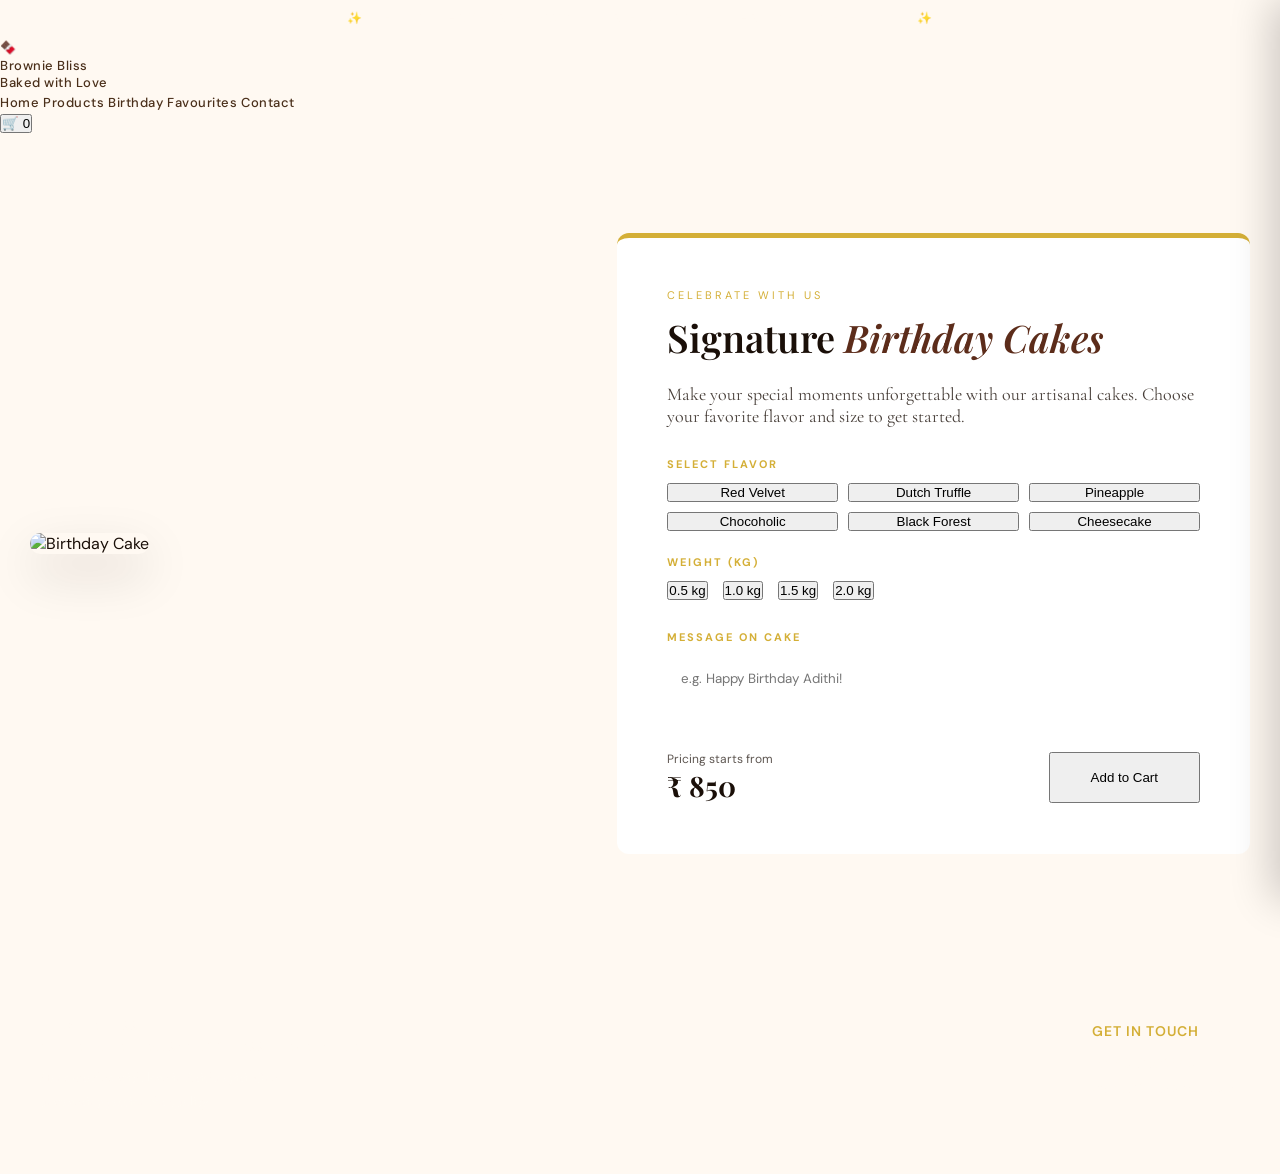
==== commit 4949f3fa: "fixed the issue" ====
--- a/public/birthday.html
+++ b/public/birthday.html
@@ -33,6 +33,7 @@
         <a href="index.html">Home</a>
         <a href="products.html">Products</a>
         <a href="birthday.html" class="active">Birthday</a>
+        <a href="favourites.html">Favourites</a>
         <a href="contact.html">Contact</a>
       </div>
       <button class="cart-trigger" onclick="openCart()">
@@ -41,236 +42,81 @@
     </div>
   </nav>
 
-  <!-- BIRTHDAY & DESSERT SLIDER SECTION -->
+  <!-- BIRTHDAY CAKES SECTION -->
   <section class="birthday-section" id="birthday"
-    style="padding: 100px 0; background: var(--cream); min-height: 80vh; overflow: hidden;">
-    
-    <!-- Slider Hint -->
-    <div style="text-align: center; margin-bottom: 20px; font-size: 12px; color: var(--gold); letter-spacing: 2px; text-transform: uppercase; opacity: 0.7;">
-      Swipe to see Desserts &nbsp; ⟷
-    </div>
-
-    <div class="birthday-slider" style="display: flex; overflow-x: auto; scroll-snap-type: x mandatory; -webkit-overflow-scrolling: touch; scroll-behavior: smooth;">
-      
-      <!-- SLIDE 1: BIRTHDAY CAKES -->
-      <div class="bday-slide" style="flex: 0 0 100%; scroll-snap-align: start; padding: 0 30px;">
-        <div style="max-width: 1300px; margin: 0 auto; display: grid; grid-template-columns: 1fr 1.2fr; gap: 60px; align-items: center;">
-          <div class="birthday-visual">
-            <img id="birthdayCakeImg" src="https://theobroma.in/cdn/shop/files/redvelvet-theo.jpg?v=1701321860"
-              alt="Birthday Cake"
-              style="width: 100%; height: 550px; object-fit: cover; border-radius: 12px; box-shadow: var(--shadow-lg);">
+    style="padding: 100px 30px; background: var(--cream); min-height: 80vh;">
+    <div
+      style="max-width: 1300px; margin: 0 auto; display: grid; grid-template-columns: 1fr 1.2fr; gap: 60px; align-items: center;">
+      <div class="birthday-visual">
+        <img id="birthdayCakeImg" src="https://theobroma.in/cdn/shop/files/redvelvet-theo.jpg?v=1701321860"
+          alt="Birthday Cake"
+          style="width: 100%; height: 550px; object-fit: cover; border-radius: 12px; box-shadow: var(--shadow-lg);">
+      </div>
+      <div class="birthday-card"
+        style="background: var(--white); padding: 50px; border-radius: 12px; box-shadow: var(--shadow); border-top: 5px solid var(--gold);">
+        <span class="section-label"
+          style="display: block; font-size: 11px; letter-spacing: 3px; text-transform: uppercase; color: var(--gold); margin-bottom: 10px;">Celebrate
+          with Us</span>
+        <h2 class="section-title"
+          style="margin-bottom: 20px; font-family: 'Playfair Display', serif; font-size: 38px; color: var(--brown);">
+          Signature <em>Birthday Cakes</em></h2>
+        <p
+          style="margin-bottom: 30px; color: var(--text2); font-family: 'Cormorant Garamond', serif; font-size: 18px; opacity: 0.8;">
+          Make your special moments unforgettable with our artisanal cakes. Choose your favorite flavor and
+          size to get
+          started.
+        </p>
+
+        <div style="margin-bottom: 24px;">
+          <label
+            style="display: block; font-size: 11px; letter-spacing: 2px; text-transform: uppercase; color: var(--gold); margin-bottom: 12px; font-weight: 700;">Select
+            Flavor</label>
+          <div style="display: grid; grid-template-columns: repeat(3, 1fr); gap: 10px;">
+            <button class="filter-pill flavor-btn active" onclick="updateBirthdayCake('Red Velvet')">Red Velvet</button>
+            <button class="filter-pill flavor-btn" onclick="updateBirthdayCake('Dutch Truffle')">Dutch Truffle</button>
+            <button class="filter-pill flavor-btn" onclick="updateBirthdayCake('Pineapple')">Pineapple</button>
+            <button class="filter-pill flavor-btn" onclick="updateBirthdayCake('Chocoholic')">Chocoholic</button>
+            <button class="filter-pill flavor-btn" onclick="updateBirthdayCake('Black Forest')">Black Forest</button>
+            <button class="filter-pill flavor-btn" onclick="updateBirthdayCake('Cheesecake')">Cheesecake</button>
           </div>
-          <div class="birthday-card"
-            style="background: var(--white); padding: 50px; border-radius: 12px; box-shadow: var(--shadow); border-top: 5px solid var(--gold);">
-            <span class="section-label"
-              style="display: block; font-size: 11px; letter-spacing: 3px; text-transform: uppercase; color: var(--gold); margin-bottom: 10px;">Celebrate
-              with Us</span>
-            <h2 class="section-title"
-              style="margin-bottom: 20px; font-family: 'Playfair Display', serif; font-size: 38px; color: var(--brown);">
-              Signature <em>Birthday Cakes</em></h2>
-            <p
-              style="margin-bottom: 30px; color: var(--text2); font-family: 'Cormorant Garamond', serif; font-size: 18px; opacity: 0.8;">
-              Make your special moments unforgettable with our artisanal cakes. Choose your favorite flavor and
-              size to get
-              started.
-            </p>
-    
-            <div style="margin-bottom: 24px;">
-              <label
-                style="display: block; font-size: 11px; letter-spacing: 2px; text-transform: uppercase; color: var(--gold); margin-bottom: 12px; font-weight: 700;">Select
-                Flavor</label>
-              <div style="display: grid; grid-template-columns: repeat(3, 1fr); gap: 10px;">
-                <button class="filter-pill active" onclick="updateBirthdayCake('Red Velvet')">Red Velvet</button>
-                <button class="filter-pill" onclick="updateBirthdayCake('Dutch Truffle')">Dutch Truffle</button>
-                <button class="filter-pill" onclick="updateBirthdayCake('Pineapple')">Pineapple</button>
-                <button class="filter-pill" onclick="updateBirthdayCake('Chocoholic')">Chocoholic</button>
-                <button class="filter-pill" onclick="updateBirthdayCake('Black Forest')">Black Forest</button>
-                <button class="filter-pill" onclick="updateBirthdayCake('Cheesecake')">Cheesecake</button>
-              </div>
-            </div>
-    
-            <div style="margin-bottom: 30px;">
-              <label
-                style="display: block; font-size: 11px; letter-spacing: 2px; text-transform: uppercase; color: var(--gold); margin-bottom: 12px; font-weight: 700;">Weight
-                (kg)</label>
-              <div style="display: flex; gap: 15px;">
-                <button class="filter-pill" onclick="setCakeWeight('0.5')">0.5 kg</button>
-                <button class="filter-pill active" onclick="setCakeWeight('1.0')">1.0 kg</button>
-                <button class="filter-pill" onclick="setCakeWeight('1.5')">1.5 kg</button>
-                <button class="filter-pill" onclick="setCakeWeight('2.0')">2.0 kg</button>
-              </div>
-            </div>
-    
-            <div style="margin-bottom: 30px;">
-              <label
-                style="display: block; font-size: 11px; letter-spacing: 2px; text-transform: uppercase; color: var(--gold); margin-bottom: 12px; font-weight: 700;">Message
-                on Cake</label>
-              <input type="text" id="cakeMessage" placeholder="e.g. Happy Birthday Adithi!"
-                style="width: 100%; padding: 14px; border: 1.5px solid var(--cream3); border-radius: 8px; outline: none; font-family: 'DM Sans', sans-serif;">
-            </div>
-    
-            <div
-              style="display: flex; justify-content: space-between; align-items: center; padding-top: 20px; border-top: 1px solid var(--cream2);">
-              <div>
-                <span style="display: block; font-size: 12px; color: var(--text2); opacity: 0.7;">Pricing
-                  starts
-                  from</span>
-                <span id="cakePrice"
-                  style="font-family: 'Playfair Display', serif; font-size: 28px; font-weight: 700; color: var(--brown);">₹
-                  850</span>
-              </div>
-              <button class="btn-primary" style="padding: 16px 40px;" onclick="addBirthdayToCart()">
-                Reserve Now &rarr;
-              </button>
-            </div>
+        </div>
+
+        <div style="margin-bottom: 30px;">
+          <label
+            style="display: block; font-size: 11px; letter-spacing: 2px; text-transform: uppercase; color: var(--gold); margin-bottom: 12px; font-weight: 700;">Weight
+            (kg)</label>
+          <div style="display: flex; gap: 15px;">
+            <button class="filter-pill" onclick="setCakeWeight('0.5')">0.5 kg</button>
+            <button class="filter-pill active" onclick="setCakeWeight('1.0')">1.0 kg</button>
+            <button class="filter-pill" onclick="setCakeWeight('1.5')">1.5 kg</button>
+            <button class="filter-pill" onclick="setCakeWeight('2.0')">2.0 kg</button>
           </div>
         </div>
-      </div>
-
-      <!-- SLIDE 2: DESSERTS -->
-      <div class="bday-slide" style="flex: 0 0 100%; scroll-snap-align: start; padding: 0 30px;">
-        <div style="max-width: 1300px; margin: 0 auto; display: grid; grid-template-columns: 1fr 1.2fr; gap: 60px; align-items: center;">
-          <div class="birthday-visual">
-            <img id="dessertImg" src="https://theobroma.in/cdn/shop/files/Delicacies-04.jpg?v=1681320427"
-              alt="Desserts"
-              style="width: 100%; height: 550px; object-fit: cover; border-radius: 12px; box-shadow: var(--shadow-lg);">
+
+        <div style="margin-bottom: 30px;">
+          <label
+            style="display: block; font-size: 11px; letter-spacing: 2px; text-transform: uppercase; color: var(--gold); margin-bottom: 12px; font-weight: 700;">Message
+            on Cake</label>
+          <input type="text" id="cakeMessage" placeholder="e.g. Happy Birthday Adithi!"
+            style="width: 100%; padding: 14px; border: 1.5px solid var(--cream3); border-radius: 8px; outline: none; font-family: 'DM Sans', sans-serif;">
+        </div>
+
+        <div
+          style="display: flex; justify-content: space-between; align-items: center; padding-top: 20px; border-top: 1px solid var(--cream2);">
+          <div>
+            <span style="display: block; font-size: 12px; color: var(--text2); opacity: 0.7;">Pricing
+              starts
+              from</span>
+            <span id="cakePrice"
+              style="font-family: 'Playfair Display', serif; font-size: 28px; font-weight: 700; color: var(--brown);">₹
+              850</span>
           </div>
-          <div class="birthday-card"
-            style="background: var(--white); padding: 50px; border-radius: 12px; box-shadow: var(--shadow); border-top: 5px solid var(--gold);">
-            <span class="section-label"
-              style="display: block; font-size: 11px; letter-spacing: 3px; text-transform: uppercase; color: var(--gold); margin-bottom: 10px;">Sweet Treats</span>
-            <h2 class="section-title"
-              style="margin-bottom: 20px; font-family: 'Playfair Display', serif; font-size: 38px; color: var(--brown);">
-              Exquisite <em>Desserts</em></h2>
-            <p
-              style="margin-bottom: 30px; color: var(--text2); font-family: 'Cormorant Garamond', serif; font-size: 18px; opacity: 0.8;">
-              Indulge in our curated collection of fine desserts. From macarons to cheesecakes, every bite is a celebration of flavor.
-            </p>
-    
-            <div style="margin-bottom: 24px;">
-              <label
-                style="display: block; font-size: 11px; letter-spacing: 2px; text-transform: uppercase; color: var(--gold); margin-bottom: 12px; font-weight: 700;">Select
-                Variety</label>
-              <div style="display: grid; grid-template-columns: repeat(3, 1fr); gap: 10px;">
-                <button class="filter-pill active">Macarons</button>
-                <button class="filter-pill">Tarts</button>
-                <button class="filter-pill">Pastries</button>
-                <button class="filter-pill">Cupcakes</button>
-                <button class="filter-pill">Mousse</button>
-                <button class="filter-pill">Donuts</button>
-              </div>
-            </div>
-    
-            <div style="margin-bottom: 30px;">
-              <label
-                style="display: block; font-size: 11px; letter-spacing: 2px; text-transform: uppercase; color: var(--gold); margin-bottom: 12px; font-weight: 700;">Box Size</label>
-              <div style="display: flex; gap: 15px;">
-                <button class="filter-pill">Box of 2</button>
-                <button class="filter-pill active">Box of 4</button>
-                <button class="filter-pill">Box of 6</button>
-                <button class="filter-pill">Box of 12</button>
-              </div>
-            </div>
-    
-            <div style="margin-bottom: 30px;">
-              <label
-                style="display: block; font-size: 11px; letter-spacing: 2px; text-transform: uppercase; color: var(--gold); margin-bottom: 12px; font-weight: 700;">Special Request</label>
-              <input type="text" placeholder="e.g. Less sugar, Eggless"
-                style="width: 100%; padding: 14px; border: 1.5px solid var(--cream3); border-radius: 8px; outline: none; font-family: 'DM Sans', sans-serif;">
-            </div>
-    
-            <div
-              style="display: flex; justify-content: space-between; align-items: center; padding-top: 20px; border-top: 1px solid var(--cream2);">
-              <div>
-                <span style="display: block; font-size: 12px; color: var(--text2); opacity: 0.7;">Pricing starts from</span>
-                <span
-                  style="font-family: 'Playfair Display', serif; font-size: 28px; font-weight: 700; color: var(--brown);">₹ 350</span>
-              </div>
-              <button class="btn-primary" style="padding: 16px 40px;">
-                Order Now &rarr;
-              </button>
-            </div>
-          </div>
-        </div>
-      </div>
-
-      <!-- SLIDE 3: BROWNIES -->
-      <div class="bday-slide" style="flex: 0 0 100%; scroll-snap-align: start; padding: 0 30px;">
-        <div style="max-width: 1300px; margin: 0 auto; display: grid; grid-template-columns: 1fr 1.2fr; gap: 60px; align-items: center;">
-          <div class="birthday-visual">
-            <img id="brownieImg" src="https://theobroma.in/cdn/shop/files/OverloadBrownie_400x400.jpg?v=1711183338"
-              alt="Brownies"
-              style="width: 100%; height: 550px; object-fit: cover; border-radius: 12px; box-shadow: var(--shadow-lg);">
-          </div>
-          <div class="birthday-card"
-            style="background: var(--white); padding: 50px; border-radius: 12px; box-shadow: var(--shadow); border-top: 5px solid var(--gold);">
-            <span class="section-label"
-              style="display: block; font-size: 11px; letter-spacing: 3px; text-transform: uppercase; color: var(--gold); margin-bottom: 10px;">Fudgy Delights</span>
-            <h2 class="section-title"
-              style="margin-bottom: 20px; font-family: 'Playfair Display', serif; font-size: 38px; color: var(--brown);">
-              Signature <em>Brownies</em></h2>
-            <p
-              style="margin-bottom: 30px; color: var(--text2); font-family: 'Cormorant Garamond', serif; font-size: 18px; opacity: 0.8;">
-              Our brownies are legendary. Fudgy, decadent, and made with the finest Belgian chocolate for an unparalleled cocoa experience.
-            </p>
-    
-            <div style="margin-bottom: 24px;">
-              <label
-                style="display: block; font-size: 11px; letter-spacing: 2px; text-transform: uppercase; color: var(--gold); margin-bottom: 12px; font-weight: 700;">Select Variety</label>
-              <div style="display: grid; grid-template-columns: repeat(3, 1fr); gap: 10px;">
-                <button class="filter-pill active">Walnut</button>
-                <button class="filter-pill">Overload</button>
-                <button class="filter-pill">Nutella</button>
-                <button class="filter-pill">Red Velvet</button>
-                <button class="filter-pill">Cookie</button>
-                <button class="filter-pill">Assorted</button>
-              </div>
-            </div>
-    
-            <div style="margin-bottom: 30px;">
-              <label
-                style="display: block; font-size: 11px; letter-spacing: 2px; text-transform: uppercase; color: var(--gold); margin-bottom: 12px; font-weight: 700;">Pack Size</label>
-              <div style="display: flex; gap: 15px;">
-                <button class="filter-pill">Pack of 1</button>
-                <button class="filter-pill active">Pack of 4</button>
-                <button class="filter-pill">Pack of 6</button>
-                <button class="filter-pill">Pack of 12</button>
-              </div>
-            </div>
-    
-            <div style="margin-bottom: 30px;">
-              <label
-                style="display: block; font-size: 11px; letter-spacing: 2px; text-transform: uppercase; color: var(--gold); margin-bottom: 12px; font-weight: 700;">Gift Wrap</label>
-              <div style="display: flex; gap: 15px;">
-                <button class="filter-pill active">Standard</button>
-                <button class="filter-pill">Premium Gold</button>
-              </div>
-            </div>
-    
-            <div
-              style="display: flex; justify-content: space-between; align-items: center; padding-top: 20px; border-top: 1px solid var(--cream2);">
-              <div>
-                <span style="display: block; font-size: 12px; color: var(--text2); opacity: 0.7;">Pricing starts from</span>
-                <span
-                  style="font-family: 'Playfair Display', serif; font-size: 28px; font-weight: 700; color: var(--brown);">₹ 250</span>
-              </div>
-              <button class="btn-primary" style="padding: 16px 40px;">
-                Order Now &rarr;
-              </button>
-            </div>
-          </div>
-        </div>
-      </div>
-
-    </div>
-
-    <!-- Slider Navigation Dots -->
-    <div style="display: flex; justify-content: center; gap: 10px; margin-top: 30px;">
-      <div style="width: 8px; height: 8px; border-radius: 50%; background: var(--gold); cursor: pointer;"></div>
-      <div style="width: 8px; height: 8px; border-radius: 50%; background: var(--cream3); border: 1px solid var(--gold); cursor: pointer;"></div>
-      <div style="width: 8px; height: 8px; border-radius: 50%; background: var(--cream3); border: 1px solid var(--gold); cursor: pointer;"></div>
-    </div>
-
+          <button class="btn-primary" style="padding: 16px 40px;" onclick="addBirthdayToCart()">
+            Add to Cart
+          </button>
+        </div>
+      </div>
+    </div>
   </section>
 
   <!-- FOOTER -->
@@ -295,24 +141,24 @@
   </footer>
 
   <!-- SHARED COMPONENTS -->
-  <div class="cart-backdrop" id="cartBackdrop" onclick="closeCart()"></div>
+  <div class="cart-overlay" id="cartOverlay" onclick="closeCart()"></div>
   <aside class="cart-sidebar" id="cartSidebar">
-    <div class="cart-head">
-      <h3>Your Cart 🛒</h3>
-      <button onclick="closeCart()" class="close-btn">✕</button>
-    </div>
-    <div class="cart-body" id="cartBody"></div>
-    <div class="cart-foot" id="cartFoot" style="display:none">
-      <div class="cart-total-row">
+    <div class="cart-header">
+      <span class="cart-title">Your Cart 🛒</span>
+      <button onclick="closeCart()" class="cart-close">✕</button>
+    </div>
+    <div class="cart-items" id="cartItems"></div>
+    <div class="cart-footer" id="cartFooter" style="display:none">
+      <div class="cart-total">
         <span>Total</span>
-        <strong id="cartTotalDisp">₹0</strong>
-      </div>
-      <button class="btn-checkout" onclick="openCheckout()">Proceed to Order →</button>
+        <span class="cart-total-amt" id="cartTotal">₹0</span>
+      </div>
+      <button class="whatsapp-btn" onclick="openCheckout()">Proceed to Order</button>
     </div>
   </aside>
 
   <!-- CHECKOUT MODAL -->
-  <div class="modal-overlay" id="checkoutOverlay">
+  <div class="checkout-overlay" id="checkoutOverlay">
     <div class="checkout-modal" id="checkoutModal">
       <div class="steps-bar">
         <div class="step active" id="step1ind"><span>1</span>Your Info</div>
@@ -376,8 +222,7 @@
   <!-- TOAST -->
   <div class="toast" id="toast"></div>
 
-  <script src="cart.js"></script>
   <script src="script.js"></script>
 </body>
 
-</html>+</html>
--- a/public/style.css
+++ b/public/style.css
@@ -1,2402 +1,9625 @@
-html {
-  scroll-behavior: smooth;
-}
-
-:root {
-  --brown-dark: #1A0905;
-  --brown-mid: #3C1E14;
-  --brown-warm: #5C2C1A;
-  --brand-red: #8B0000;
-  --gold: #D4AF37;
-  --gold-light: #F4E4BC;
-  --cream: #FFF9F2;
-  --cream-dark: #F5E8D0;
-  --text-dark: #1a0f08;
-  --text-mid: #4a2f1a;
-  --white: #fff;
-  --shadow-sm: 0 2px 4px rgba(26, 9, 5, 0.05);
-  --shadow-md: 0 10px 30px rgba(26, 9, 5, 0.1);
-  --shadow-lg: 0 20px 50px rgba(26, 9, 5, 0.15);
-  --radius-sm: 4px;
-  --radius-md: 12px;
-  --radius-lg: 20px;
-  --glass: rgba(255, 255, 255, 0.15);
-  --glass-border: rgba(255, 255, 255, 0.2);
-}
-
-.birthday-slider::-webkit-scrollbar {
-  display: none;
-}
-.birthday-slider {
-  -ms-overflow-style: none;
-  scrollbar-width: none;
-}
-
-* {
-  margin: 0;
-  padding: 0;
-  box-sizing: border-box;
-}
-
-body {
-  background: var(--cream);
-  color: var(--text-dark);
-  font-family: 'DM Sans', sans-serif;
-  overflow-x: hidden;
-}
-
-/* ANNOUNCEMENT BAR */
-.announcement {
-  background: var(--brown-dark);
-  color: var(--gold-light);
-  text-align: center;
-  padding: 10px 20px;
-  font-size: 13px;
-  letter-spacing: 1.5px;
-  font-family: 'DM Sans', sans-serif;
-  font-weight: 400;
-}
-
-/* HEADER */
-header {
-  background: var(--white);
-  border-bottom: 1px solid var(--cream-dark);
-  position: sticky;
-  top: 0;
-  z-index: 1000;
-  box-shadow: 0 2px 20px rgba(44, 24, 16, 0.08);
-}
-
-.header-inner {
-  max-width: 1300px;
-  margin: 0 auto;
-  padding: 0 30px;
-  display: flex;
-  align-items: center;
-  justify-content: space-between;
-  height: 72px;
-}
-
-.logo {
-  display: flex;
-  flex-direction: column;
-  line-height: 1;
-}
-
-.logo-name {
-  font-family: 'Playfair Display', serif;
-  font-size: 26px;
-  font-weight: 700;
-  color: var(--brown-dark);
-  letter-spacing: 1px;
-}
-
-.logo-sub {
-  font-family: 'Cormorant Garamond', serif;
-  font-size: 11px;
-  letter-spacing: 3px;
-  color: var(--gold);
-  text-transform: uppercase;
-}
-
-nav {
-  display: flex;
-  gap: 30px;
-  align-items: center;
-}
-
-nav a {
-  text-decoration: none;
-  color: var(--text-mid);
-  font-size: 13px;
-  letter-spacing: 0.5px;
-  font-weight: 500;
-  transition: color 0.2s;
-  position: relative;
-}
-
-nav a::after {
-  content: '';
-  position: absolute;
-  bottom: -3px;
-  left: 0;
-  right: 0;
-  height: 1px;
-  background: var(--gold);
-  transform: scaleX(0);
-  transition: transform 0.25s;
-}
-
-nav a:hover::after {
-  transform: scaleX(1);
-}
-
-nav a:hover {
-  color: var(--brown-dark);
-}
-
-.header-actions {
-  display: flex;
-  gap: 16px;
-  align-items: center;
-}
-
-.cart-btn {
-  position: relative;
-  background: none;
-  border: 2px solid var(--brown-dark);
-  color: var(--brown-dark);
-  padding: 9px 22px;
-  font-family: 'DM Sans', sans-serif;
-  font-size: 13px;
-  font-weight: 600;
-  letter-spacing: 1px;
-  cursor: pointer;
-  transition: all 0.2s;
-  border-radius: 0;
-  display: flex;
-  align-items: center;
-  gap: 8px;
-}
-
-.cart-btn:hover {
-  background: var(--brown-dark);
-  color: var(--white);
-}
-
-.cart-count {
-  background: var(--gold);
-  color: var(--brown-dark);
-  border-radius: 50%;
-  width: 20px;
-  height: 20px;
-  font-size: 11px;
-  font-weight: 700;
-  display: flex;
-  align-items: center;
-  justify-content: center;
-}
-
-/* HERO */
-.hero {
-  background: var(--brown-dark);
-  position: relative;
-  overflow: hidden;
-  min-height: 520px;
-  display: flex;
-  align-items: center;
-}
-
-.hero-bg {
-  position: absolute;
-  inset: 0;
-  background:
-    radial-gradient(ellipse at 30% 50%, rgba(201, 169, 110, 0.15) 0%, transparent 60%),
-    radial-gradient(ellipse at 80% 20%, rgba(139, 69, 19, 0.3) 0%, transparent 50%),
-    linear-gradient(135deg, #2C1810 0%, #3d1f10 50%, #1a0c06 100%);
-}
-
-.hero-pattern {
-  position: absolute;
-  inset: 0;
-  opacity: 0.04;
-  background-image: repeating-linear-gradient(45deg, var(--gold) 0, var(--gold) 1px, transparent 0, transparent 50%);
-  background-size: 20px 20px;
-}
-
-.hero-content {
-  position: relative;
-  max-width: 1300px;
-  margin: 0 auto;
-  padding: 80px 30px;
-  display: grid;
-  grid-template-columns: 1fr 1fr;
-  gap: 60px;
-  align-items: center;
-  width: 100%;
-}
-
-.hero-text {
-  color: var(--white);
-}
-
-.hero-badge {
-  display: inline-block;
-  border: 1px solid var(--gold);
-  color: var(--gold);
-  font-size: 10px;
-  letter-spacing: 3px;
-  text-transform: uppercase;
-  padding: 6px 16px;
-  margin-bottom: 24px;
-  font-family: 'DM Sans', sans-serif;
-}
-
-.hero-title {
-  font-family: 'Playfair Display', serif;
-  font-size: clamp(36px, 4vw, 56px);
-  font-weight: 700;
-  line-height: 1.15;
-  color: var(--cream);
-  margin-bottom: 20px;
-}
-
-.hero-title em {
-  font-style: italic;
-  color: var(--gold);
-}
-
-.hero-desc {
-  font-family: 'Cormorant Garamond', serif;
-  font-size: 18px;
-  color: rgba(253, 246, 237, 0.7);
-  line-height: 1.7;
-  margin-bottom: 36px;
-  font-weight: 300;
-}
-
-.hero-cta {
-  display: inline-flex;
-  align-items: center;
-  gap: 12px;
-  background: var(--gold);
-  color: var(--brown-dark);
-  padding: 14px 36px;
-  text-decoration: none;
-  font-size: 13px;
-  font-weight: 700;
-  letter-spacing: 1.5px;
-  text-transform: uppercase;
-  transition: all 0.25s;
-  font-family: 'DM Sans', sans-serif;
-  cursor: pointer;
-  border: none;
-}
-
-.hero-cta:hover {
-  background: var(--cream);
-  transform: translateY(-2px);
-  box-shadow: 0 8px 24px rgba(0, 0, 0, 0.3);
-}
-
-.hero-visual {
-  display: grid;
-  grid-template-columns: 1fr 1fr;
-  gap: 12px;
-}
-
-.hero-card {
-  background: var(--glass);
-  backdrop-filter: blur(14px);
-  -webkit-backdrop-filter: blur(14px);
-  border: 1px solid var(--glass-border);
-  border-radius: var(--radius-md);
-  overflow: hidden;
-  cursor: pointer;
-  transition: all 0.4s cubic-bezier(0.165, 0.84, 0.44, 1);
-  box-shadow: var(--shadow-md);
-}
-
-.hero-card:hover {
-  transform: translateY(-8px) scale(1.02);
-  box-shadow: var(--shadow-lg);
-  border-color: rgba(212, 175, 55, 0.4);
-}
-
-.hero-card:first-child {
-  grid-column: span 2;
-}
-
-.hero-card img {
-  width: 100%;
-  height: 200px;
-  object-fit: cover;
-  display: block;
-}
-
-.hero-card:first-child img {
-  height: 160px;
-}
-
-.hero-card-label {
-  padding: 14px 18px;
-  font-family: 'DM Sans', sans-serif;
-  font-size: 13px;
-  font-weight: 600;
-  color: #fff;
-  letter-spacing: 0.5px;
-  background: linear-gradient(to bottom, rgba(0, 0, 0, 0), rgba(0, 0, 0, 0.4));
-}
-
-/* VALUES STRIP */
-.values-strip {
-  background: var(--brown-mid);
-  padding: 28px 30px;
-}
-
-.values-inner {
-  max-width: 1300px;
-  margin: 0 auto;
-  display: flex;
-  justify-content: space-around;
-  flex-wrap: wrap;
-  gap: 20px;
-}
-
-.value-item {
-  display: flex;
-  align-items: center;
-  gap: 12px;
-  color: var(--cream);
-}
-
-.value-icon {
-  font-size: 22px;
-  opacity: 0.9;
-}
-
-.value-text strong {
-  display: block;
-  font-size: 13px;
-  font-weight: 600;
-  letter-spacing: 0.5px;
-  font-family: 'DM Sans', sans-serif;
-}
-
-.value-text span {
-  font-size: 11px;
-  opacity: 0.65;
-  font-family: 'Cormorant Garamond', serif;
-  font-size: 13px;
-}
-
-/* SECTION TITLES */
-.section-header {
-  text-align: center;
-  margin-bottom: 48px;
-}
-
-.section-label {
-  font-family: 'DM Sans', sans-serif;
-  font-size: 10px;
-  letter-spacing: 4px;
-  color: var(--gold);
-  text-transform: uppercase;
-  margin-bottom: 12px;
-  display: block;
-}
-
-.section-title {
-  font-family: 'Playfair Display', serif;
-  font-size: clamp(28px, 3vw, 40px);
-  font-weight: 600;
-  color: var(--brown-dark);
-}
-
-.section-title em {
-  font-style: italic;
-  color: var(--brown-warm);
-}
-
-/* CATEGORIES */
-.categories-section {
-  padding: 80px 30px;
-  max-width: 1300px;
-  margin: 0 auto;
-}
-
-.categories-grid {
-  display: grid;
-  grid-template-columns: repeat(4, 1fr);
-  gap: 20px;
-}
-
-.cat-card {
-  position: relative;
-  overflow: hidden;
-  cursor: pointer;
-  border-radius: var(--radius-md);
-  box-shadow: var(--shadow-md);
-  aspect-ratio: 3/4;
-  transition: all 0.4s ease;
-}
-
-.cat-card:hover {
-  transform: translateY(-5px);
-  box-shadow: var(--shadow-lg);
-}
-
-.cat-card img {
-  width: 100%;
-  height: 100%;
-  object-fit: cover;
-  transition: transform 0.4s ease;
-  display: block;
-}
-
-.cat-card:hover img {
-  transform: scale(1.07);
-}
-
-.cat-overlay {
-  position: absolute;
-  inset: 0;
-  background: linear-gradient(to top, rgba(44, 24, 16, 0.85) 0%, rgba(44, 24, 16, 0.1) 60%, transparent 100%);
-  display: flex;
-  flex-direction: column;
-  justify-content: flex-end;
-  padding: 24px 20px;
-  transition: background 0.3s;
-}
-
-.cat-card:hover .cat-overlay {
-  background: linear-gradient(to top, rgba(44, 24, 16, 0.95) 0%, rgba(44, 24, 16, 0.3) 60%, transparent 100%);
-}
-
-.cat-name {
-  font-family: 'Playfair Display', serif;
-  font-size: 20px;
-  font-weight: 600;
-  color: var(--white);
-  margin-bottom: 6px;
-}
-
-.cat-count {
-  font-size: 12px;
-  color: var(--gold-light);
-  letter-spacing: 1px;
-  font-family: 'DM Sans', sans-serif;
-}
-
-.cat-arrow {
-  position: absolute;
-  top: 16px;
-  right: 16px;
-  width: 32px;
-  height: 32px;
-  background: rgba(255, 255, 255, 0.1);
-  border: 1px solid rgba(255, 255, 255, 0.3);
-  border-radius: 50%;
-  display: flex;
-  align-items: center;
-  justify-content: center;
-  color: white;
-  font-size: 14px;
-  opacity: 0;
-  transition: opacity 0.2s;
-}
-
-.cat-card:hover .cat-arrow {
-  opacity: 1;
-}
-
-/* PRODUCTS SECTION */
-.products-section {
-  background: var(--cream-dark);
-  padding: 80px 30px;
-}
-
-.products-inner {
-  max-width: 1300px;
-  margin: 0 auto;
-}
-
-/* FILTER TABS */
-.filter-tabs {
-  display: flex;
-  gap: 8px;
-  justify-content: center;
-  margin-bottom: 40px;
-  flex-wrap: wrap;
-}
-
-.filter-tab {
-  padding: 8px 20px;
-  border: 1px solid var(--brown-mid);
-  background: none;
-  color: var(--brown-mid);
-  font-family: 'DM Sans', sans-serif;
-  font-size: 12px;
-  letter-spacing: 1px;
-  cursor: pointer;
-  transition: all 0.2s;
-  font-weight: 500;
-}
-
-.filter-tab.active,
-.filter-tab:hover {
-  background: var(--brown-dark);
-  color: var(--cream);
-  border-color: var(--brown-dark);
-}
-
-.products-grid {
-  display: grid;
-  grid-template-columns: repeat(4, 1fr);
-  gap: 24px;
-}
-
-.product-card {
-  background: var(--white);
-  border-radius: var(--radius-md);
-  overflow: hidden;
-  box-shadow: var(--shadow-sm);
-  transition: all 0.4s cubic-bezier(0.165, 0.84, 0.44, 1);
-  position: relative;
-  border: 1px solid rgba(0, 0, 0, 0.03);
-}
-
-.product-card:hover {
-  transform: translateY(-10px);
-  box-shadow: var(--shadow-lg);
-  border-color: rgba(0, 0, 0, 0.06);
-}
-
-.product-img-wrap {
-  position: relative;
-  overflow: hidden;
-}
-
-.product-img-wrap img {
-  width: 100%;
-  height: 220px;
-  object-fit: cover;
-  display: block;
-  transition: transform 0.4s;
-}
-
-.product-card:hover .product-img-wrap img {
-  transform: scale(1.05);
-}
-
-.bestseller-badge {
-  position: absolute;
-  top: 15px;
-  left: 15px;
-  background: var(--gold);
-  color: var(--brown-dark);
-  font-size: 10px;
-  letter-spacing: 1px;
-  text-transform: uppercase;
-  padding: 5px 12px;
-  font-weight: 700;
-  font-family: 'DM Sans', sans-serif;
-  border-radius: 30px;
-  box-shadow: 0 4px 12px rgba(212, 175, 55, 0.4);
-  z-index: 10;
-}
-
-.product-info {
-  padding: 18px 18px 20px;
-}
-
-.product-category {
-  font-size: 10px;
-  letter-spacing: 2px;
-  color: var(--gold);
-  text-transform: uppercase;
-  font-family: 'DM Sans', sans-serif;
-  margin-bottom: 6px;
-}
-
-.product-name {
-  font-family: 'Playfair Display', serif;
-  font-size: 16px;
-  font-weight: 600;
-  color: var(--brown-dark);
-  margin-bottom: 10px;
-  line-height: 1.3;
-}
-
-.product-price {
-  font-family: 'DM Sans', sans-serif;
-  font-size: 18px;
-  font-weight: 700;
-  color: var(--brown-warm);
-  margin-bottom: 14px;
-}
-
-.add-to-cart {
-  width: 100%;
-  padding: 14px;
-  background: var(--brown-dark);
-  color: var(--cream);
-  border: none;
-  font-family: 'DM Sans', sans-serif;
-  font-size: 11px;
-  letter-spacing: 2px;
-  text-transform: uppercase;
-  font-weight: 700;
-  cursor: pointer;
-  transition: all 0.3s;
-  display: flex;
-  align-items: center;
-  justify-content: center;
-  gap: 8px;
-  border-radius: var(--radius-sm);
-}
-
-.add-to-cart:hover {
-  background: var(--brown-mid);
-  gap: 12px;
-  letter-spacing: 2.5px;
-}
-
-.add-to-cart.added {
-  background: #2d6a2d;
-  color: white;
-}
-
-/* GIFTING BANNER */
-.gifting-section {
-  padding: 80px 30px;
-  max-width: 1300px;
-  margin: 0 auto;
-  display: grid;
-  grid-template-columns: 1fr 1fr;
-  gap: 40px;
-  align-items: center;
-}
-
-.gifting-text .section-header {
-  text-align: left;
-  margin-bottom: 24px;
-}
-
-.gifting-text p {
-  font-family: 'Cormorant Garamond', serif;
-  font-size: 18px;
-  color: var(--text-mid);
-  line-height: 1.8;
-  margin-bottom: 30px;
-  font-weight: 300;
-}
-
-.btn-outline {
-  display: inline-block;
-  padding: 12px 32px;
-  border: 2px solid var(--brown-dark);
-  color: var(--brown-dark);
-  text-decoration: none;
-  font-family: 'DM Sans', sans-serif;
-  font-size: 12px;
-  letter-spacing: 1.5px;
-  text-transform: uppercase;
-  font-weight: 600;
-  transition: all 0.2s;
-  cursor: pointer;
-  background: none;
-}
-
-.btn-outline:hover {
-  background: var(--brown-dark);
-  color: var(--cream);
-}
-
-.gifting-img {
-  border-radius: 2px;
-  overflow: hidden;
-  box-shadow: var(--shadow);
-}
-
-.gifting-img img {
-  width: 100%;
-  height: 400px;
-  object-fit: cover;
-  display: block;
-}
-
-/* FOOTER */
-footer {
-  background: var(--brown-dark);
-  color: rgba(253, 246, 237, 0.7);
-  padding: 60px 30px 30px;
-}
-
-.footer-inner {
-  max-width: 1300px;
-  margin: 0 auto;
-}
-
-.footer-top {
-  display: grid;
-  grid-template-columns: 2fr 1fr 1fr 1fr;
-  gap: 40px;
-  padding-bottom: 40px;
-  border-bottom: 1px solid rgba(201, 169, 110, 0.15);
-  margin-bottom: 30px;
-}
-
-.footer-brand .logo-name {
-  color: var(--cream);
-  font-size: 22px;
-}
-
-.footer-brand .logo-sub {
-  color: var(--gold);
-}
-
-.footer-brand p {
-  font-size: 13px;
-  line-height: 1.7;
-  margin-top: 16px;
-  font-family: 'Cormorant Garamond', serif;
-  font-size: 15px;
-  font-weight: 300;
-}
-
-.footer-col h4 {
-  font-family: 'DM Sans', sans-serif;
-  font-size: 11px;
-  letter-spacing: 2px;
-  text-transform: uppercase;
-  color: var(--gold);
-  margin-bottom: 16px;
-  font-weight: 600;
-}
-
-.footer-col a {
-  display: block;
-  color: rgba(253, 246, 237, 0.6);
-  text-decoration: none;
-  font-size: 13px;
-  margin-bottom: 9px;
-  transition: color 0.2s;
-  font-family: 'DM Sans', sans-serif;
-}
-
-.footer-col a:hover {
-  color: var(--gold-light);
-}
-
-.footer-bottom {
-  display: flex;
-  justify-content: space-between;
-  align-items: center;
-  font-size: 12px;
-  color: rgba(253, 246, 237, 0.4);
-  font-family: 'DM Sans', sans-serif;
-}
-
-/* CART SIDEBAR */
-.cart-overlay {
-  position: fixed;
-  inset: 0;
-  background: rgba(0, 0, 0, 0.5);
-  z-index: 2000;
-  opacity: 0;
-  pointer-events: none;
-  transition: opacity 0.3s;
-}
-
-.cart-overlay.open {
-  opacity: 1;
-  pointer-events: all;
-}
-
-.cart-sidebar {
-  position: fixed;
-  top: 0;
-  right: 0;
-  bottom: 0;
-  width: 400px;
-  background: var(--white);
-  z-index: 2001;
-  transform: translateX(100%);
-  transition: transform 0.35s cubic-bezier(0.4, 0, 0.2, 1);
-  display: flex;
-  flex-direction: column;
-  box-shadow: -8px 0 40px rgba(0, 0, 0, 0.2);
-}
-
-.cart-sidebar.open {
-  transform: translateX(0);
-}
-
-.cart-header {
-  padding: 24px 24px 20px;
-  border-bottom: 1px solid var(--cream-dark);
-  display: flex;
-  justify-content: space-between;
-  align-items: center;
-  background: var(--brown-dark);
-  color: var(--cream);
-}
-
-.cart-title {
-  font-family: 'Playfair Display', serif;
-  font-size: 20px;
-  font-weight: 600;
-}
-
-.cart-close {
-  background: none;
-  border: none;
-  color: var(--cream);
-  font-size: 24px;
-  cursor: pointer;
-  line-height: 1;
-  padding: 4px;
-  transition: color 0.2s;
-}
-
-.cart-close:hover {
-  color: var(--gold);
-}
-
-.cart-items {
-  flex: 1;
-  overflow-y: auto;
-  padding: 20px 24px;
-}
-
-.cart-empty {
-  text-align: center;
-  padding: 60px 20px;
-  color: var(--text-mid);
-  font-family: 'Cormorant Garamond', serif;
-  font-size: 18px;
-  opacity: 0.6;
-}
-
-.cart-empty-icon {
-  font-size: 48px;
-  margin-bottom: 16px;
-  display: block;
-}
-
-.cart-item {
-  display: grid;
-  grid-template-columns: 70px 1fr auto;
-  gap: 14px;
-  align-items: center;
-  padding: 14px 0;
-  border-bottom: 1px solid var(--cream-dark);
-  animation: slideIn 0.2s ease;
-}
-
-@keyframes slideIn {
-  from {
-    opacity: 0;
-    transform: translateX(10px);
-  }
-
-  to {
-    opacity: 1;
-    transform: translateX(0);
-  }
-}
-
-.cart-item img {
-  width: 70px;
-  height: 70px;
-  object-fit: cover;
-  border-radius: 2px;
-}
-
-.cart-item-name {
-  font-family: 'Playfair Display', serif;
-  font-size: 14px;
-  font-weight: 600;
-  color: var(--brown-dark);
-  margin-bottom: 4px;
-}
-
-.cart-item-price {
-  font-size: 13px;
-  color: var(--brown-warm);
-  font-weight: 600;
-  font-family: 'DM Sans', sans-serif;
-}
-
-.cart-qty {
-  display: flex;
-  align-items: center;
-  gap: 8px;
-  margin-top: 8px;
-}
-
-.qty-btn {
-  width: 26px;
-  height: 26px;
-  border: 1px solid var(--brown-mid);
-  background: none;
-  color: var(--brown-dark);
-  cursor: pointer;
-  font-size: 14px;
-  display: flex;
-  align-items: center;
-  justify-content: center;
-  transition: all 0.15s;
-  font-family: 'DM Sans', sans-serif;
-}
-
-.qty-btn:hover {
-  background: var(--brown-dark);
-  color: white;
-  border-color: var(--brown-dark);
-}
-
-.qty-num {
-  font-size: 14px;
-  font-weight: 600;
-  min-width: 20px;
-  text-align: center;
-  font-family: 'DM Sans', sans-serif;
-}
-
-.cart-item-remove {
-  background: none;
-  border: none;
-  color: #ccc;
-  cursor: pointer;
-  font-size: 16px;
-  padding: 4px;
-  transition: color 0.15s;
-  align-self: flex-start;
-}
-
-.cart-item-remove:hover {
-  color: #e53e3e;
-}
-
-.cart-footer {
-  padding: 20px 24px 28px;
-  border-top: 1px solid var(--cream-dark);
-  background: var(--cream);
-}
-
-.cart-total {
-  display: flex;
-  justify-content: space-between;
-  align-items: center;
-  margin-bottom: 18px;
-}
-
-.cart-total-label {
-  font-family: 'DM Sans', sans-serif;
-  font-size: 13px;
-  color: var(--text-mid);
-  letter-spacing: 1px;
-  text-transform: uppercase;
-  font-weight: 600;
-}
-
-.cart-total-amt {
-  font-family: 'Playfair Display', serif;
-  font-size: 22px;
-  font-weight: 700;
-  color: var(--brown-dark);
-}
-
-.whatsapp-btn {
-  width: 100%;
-  padding: 16px;
-  background: #25D366;
-  color: white;
-  border: none;
-  font-family: 'DM Sans', sans-serif;
-  font-size: 14px;
-  font-weight: 700;
-  letter-spacing: 1px;
-  text-transform: uppercase;
-  cursor: pointer;
-  display: flex;
-  align-items: center;
-  justify-content: center;
-  gap: 12px;
-  transition: all 0.2s;
-  border-radius: 2px;
-  box-shadow: 0 4px 16px rgba(37, 211, 102, 0.3);
-}
-
-.whatsapp-btn:hover {
-  background: #20b95a;
-  transform: translateY(-1px);
-  box-shadow: 0 6px 24px rgba(37, 211, 102, 0.4);
-}
-
-.whatsapp-icon {
-  font-size: 20px;
-}
-
-.whatsapp-note {
-  text-align: center;
-  font-size: 11px;
-  color: var(--text-mid);
-  opacity: 0.6;
-  margin-top: 10px;
-  font-family: 'DM Sans', sans-serif;
-}
-
-/* TOAST */
-.toast {
-  position: fixed;
-  bottom: 24px;
-  right: 24px;
-  background: var(--brown-dark);
-  color: var(--cream);
-  padding: 14px 20px;
-  font-family: 'DM Sans', sans-serif;
-  font-size: 13px;
-  font-weight: 500;
-  border-left: 3px solid var(--gold);
-  z-index: 3000;
-  transform: translateY(80px);
-  opacity: 0;
-  transition: all 0.3s cubic-bezier(0.4, 0, 0.2, 1);
-  display: flex;
-  align-items: center;
-  gap: 10px;
-  max-width: 300px;
-  box-shadow: 0 4px 24px rgba(0, 0, 0, 0.2);
-}
-
-.toast.show {
-  transform: translateY(0);
-  opacity: 1;
-}
-
-/* WHATSAPP PHONE MODAL */
-.phone-modal-overlay {
-  position: fixed;
-  inset: 0;
-  background: rgba(0, 0, 0, 0.6);
-  z-index: 3000;
-  display: flex;
-  align-items: center;
-  justify-content: center;
-  opacity: 0;
-  pointer-events: none;
-  transition: opacity 0.3s;
-}
-
-.phone-modal-overlay.open {
-  opacity: 1;
-  pointer-events: all;
-}
-
-.phone-modal {
-  background: white;
-  padding: 40px 36px;
-  max-width: 420px;
-  width: 90%;
-  box-shadow: 0 20px 60px rgba(0, 0, 0, 0.3);
-  transform: scale(0.9);
-  transition: transform 0.3s;
-}
-
-.phone-modal-overlay.open .phone-modal {
-  transform: scale(1);
-}
-
-.phone-modal h3 {
-  font-family: 'Playfair Display', serif;
-  font-size: 22px;
-  color: var(--brown-dark);
-  margin-bottom: 8px;
-}
-
-.phone-modal p {
-  font-size: 14px;
-  color: var(--text-mid);
-  margin-bottom: 24px;
-  font-family: 'Cormorant Garamond', serif;
-  font-size: 16px;
-}
-
-.phone-input-wrap {
-  display: flex;
-  border: 2px solid var(--cream-dark);
-  transition: border-color 0.2s;
-  margin-bottom: 16px;
-}
-
-.phone-input-wrap:focus-within {
-  border-color: var(--gold);
-}
-
-.phone-prefix {
-  padding: 12px 14px;
-  background: var(--cream-dark);
-  color: var(--text-mid);
-  font-family: 'DM Sans', sans-serif;
-  font-size: 14px;
-  font-weight: 600;
-}
-
-.phone-input {
-  flex: 1;
-  padding: 12px 14px;
-  border: none;
-  outline: none;
-  font-family: 'DM Sans', sans-serif;
-  font-size: 15px;
-  color: var(--brown-dark);
-  background: white;
-}
-
-.modal-actions {
-  display: flex;
-  gap: 12px;
-}
-
-.modal-cancel {
-  flex: 1;
-  padding: 12px;
-  background: none;
-  border: 1px solid var(--cream-dark);
-  color: var(--text-mid);
-  font-family: 'DM Sans', sans-serif;
-  font-size: 13px;
-  cursor: pointer;
-  transition: all 0.2s;
-}
-
-.modal-cancel:hover {
-  border-color: var(--brown-dark);
-}
-
-.modal-confirm {
-  flex: 2;
-  padding: 12px;
-  background: #25D366;
-  color: white;
-  border: none;
-  font-family: 'DM Sans', sans-serif;
-  font-size: 13px;
-  font-weight: 700;
-  cursor: pointer;
-  transition: all 0.2s;
-  display: flex;
-  align-items: center;
-  justify-content: center;
-  gap: 8px;
-  letter-spacing: 0.5px;
-}
-
-.modal-confirm:hover {
-  background: #20b95a;
-}
-
-/* RESPONSIVE */
-@media (max-width: 1024px) {
-  .hero-content {
-    grid-template-columns: 1fr;
-    gap: 40px;
-    text-align: center;
-  }
-
-  .hero-text {
-    display: flex;
-    flex-direction: column;
-    align-items: center;
-  }
-
-  .hero-visual {
-    max-width: 600px;
-    margin: 0 auto;
-  }
-
-  .admin-body {
-    margin: 20px auto;
-  }
-}
-
-@media (max-width: 900px) {
-  .categories-grid {
-    grid-template-columns: repeat(2, 1fr);
-  }
-
-  .products-grid {
-    grid-template-columns: repeat(2, 1fr);
-  }
-
-  .footer-top {
-    grid-template-columns: repeat(2, 1fr);
-  }
-
-  .gifting-section {
-    grid-template-columns: 1fr;
-    text-align: center;
-  }
-
-  .gifting-text .section-header {
-    text-align: center;
-  }
-
-  nav {
-    display: none;
-  }
-
-  .cart-sidebar {
-    width: 100%;
-  }
-
-  .admin-nav .nav-links {
-    display: none;
-  }
-}
-
-@media (max-width: 600px) {
-  .header-inner {
-    padding: 0 15px;
-  }
-
-  .logo-name {
-    font-size: 20px;
-  }
-
-  .hero-title {
-    font-size: 32px;
-  }
-
-  .products-grid {
-    grid-template-columns: 1fr;
-    gap: 16px;
-  }
-
-  .categories-grid {
-    grid-template-columns: 1fr;
-  }
-
-  .values-inner {
-    justify-content: flex-start;
-    overflow-x: auto;
-    padding-bottom: 10px;
-  }
-
-  .value-item {
-    flex-shrink: 0;
-  }
-
-  /* Admin Mobile Adjustments */
-  .panel-head {
-    flex-direction: column;
-    align-items: flex-start;
-  }
-
-  .orders-filter {
-    width: 100%;
-    overflow-x: auto;
-    display: flex;
-    padding-bottom: 8px;
-  }
-
-  .of-btn {
-    white-space: nowrap;
-  }
-
-  .orders-table {
-    display: block;
-    overflow-x: auto;
-  }
-
-  .stat-card {
-    padding: 16px;
-  }
-
-  .stat-value {
-    font-size: 24px;
-  }
-
-  .checkout-modal,
-  .detail-modal,
-  .receipt-modal {
-    width: 95%;
-    margin: 10px;
-  }
-
-  .detail-modal-body {
-    padding: 15px;
-  }
-
-  .info-grid {
-    grid-template-columns: 1fr;
-  }
-}
-
-/* --- CHECKOUT MODAL --- */
-.checkout-overlay {
-  position: fixed;
-  inset: 0;
-  background: rgba(26, 9, 5, 0.4);
-  backdrop-filter: blur(4px);
-  -webkit-backdrop-filter: blur(4px);
-  z-index: 3000;
-  display: flex;
-  align-items: center;
-  justify-content: center;
-  opacity: 0;
-  pointer-events: none;
-  transition: opacity 0.3s;
-}
-
-.checkout-overlay.open {
-  opacity: 1;
-  pointer-events: all;
-}
-
-.checkout-modal {
-  background: var(--white);
-  width: 90%;
-  max-width: 480px;
-  border-radius: 4px;
-  overflow: hidden;
-  box-shadow: 0 40px 100px rgba(0, 0, 0, 0.4);
-  transform: translateY(20px);
-  transition: transform 0.3s;
-}
-
-.checkout-overlay.open .checkout-modal {
-  transform: translateY(0);
-}
-
-.checkout-head {
-  padding: 24px 30px;
-  border-bottom: 1px solid var(--cream-dark);
-  display: flex;
-  justify-content: space-between;
-  align-items: center;
-  background: #faf7f2;
-}
-
-.checkout-steps {
-  display: flex;
-  align-items: center;
-  gap: 10px;
-}
-
-.step-indicator {
-  width: 24px;
-  height: 24px;
-  border-radius: 50%;
-  background: var(--cream-dark);
-  color: var(--text-mid);
-  font-size: 11px;
-  font-weight: 700;
-  display: flex;
-  align-items: center;
-  justify-content: center;
-}
-
-.step-indicator.active {
-  background: var(--gold);
-  color: var(--brown-dark);
-}
-
-.step-indicator.done {
-  background: var(--brown-dark);
-  color: var(--white);
-}
-
-.step-line {
-  width: 20px;
-  height: 2px;
-  background: var(--cream-dark);
-}
-
-.checkout-close {
-  background: none;
-  border: none;
-  font-size: 20px;
-  cursor: pointer;
-  color: var(--text-mid);
-}
-
-.checkout-body {
-  padding: 36px 40px;
-}
-
-.checkout-title {
-  font-family: 'Playfair Display', serif;
-  font-size: 24px;
-  color: var(--brown-dark);
-  margin-bottom: 8px;
-}
-
-.checkout-subtitle {
-  font-size: 14px;
-  color: var(--text-mid);
-  opacity: 0.7;
-  margin-bottom: 28px;
-}
-
-.form-group {
-  margin-bottom: 20px;
-}
-
-.form-group label {
-  display: block;
-  font-size: 11px;
-  text-transform: uppercase;
-  color: var(--gold);
-  letter-spacing: 1px;
-  margin-bottom: 8px;
-  font-weight: 700;
-}
-
-.form-group input,
-.form-group textarea {
-  width: 100%;
-  padding: 12px 16px;
-  border: 1px solid var(--cream-dark);
-  border-radius: 2px;
-  font-family: 'DM Sans', sans-serif;
-  font-size: 14px;
-  outline: none;
-  transition: border-color 0.2s;
-}
-
-.form-group input:focus,
-.form-group textarea:focus {
-  border-color: var(--gold);
-}
-
-.phone-input-group {
-  display: flex;
-  border: 1px solid var(--cream-dark);
-}
-
-.phone-input-group .prefix {
-  padding: 12px 14px;
-  background: #fdf6ed;
-  font-size: 14px;
-  font-weight: 700;
-  color: var(--brown-mid);
-}
-
-.phone-input-group input {
-  border: none;
-}
-
-.otp-container {
-  display: flex;
-  gap: 10px;
-  margin-bottom: 24px;
-}
-
-.otp-box {
-  width: 100%;
-  aspect-ratio: 1;
-  text-align: center;
-  font-size: 24px;
-  font-weight: 700;
-  border: 1px solid var(--cream-dark);
-  outline: none;
-  border-radius: 4px;
-}
-
-.otp-box:focus {
-  border-color: var(--gold);
-  background: #fffcf8;
-}
-
-.hidden {
-  display: none;
-}
-
-.text-link {
-  background: none;
-  border: none;
-  color: var(--gold);
-  font-size: 13px;
-  text-decoration: underline;
-  cursor: pointer;
-  margin-top: 20px;
-  display: block;
-  width: 100%;
-}
-
-.confirm-summary {
-  background: #faf7f2;
-  padding: 24px;
-  border-radius: 4px;
-  margin-bottom: 28px;
-}
-
-.confirm-section {
-  margin-bottom: 20px;
-}
-
-.confirm-section label {
-  display: block;
-  font-size: 10px;
-  text-transform: uppercase;
-  color: var(--gold);
-  letter-spacing: 1.5px;
-  margin-bottom: 8px;
-  font-weight: 700;
-}
-
-.confirm-row {
-  display: flex;
-  justify-content: space-between;
-  font-size: 13px;
-  margin-bottom: 6px;
-}
-
-.confirm-total {
-  margin-top: 15px;
-  padding-top: 15px;
-  border-top: 1px solid var(--cream-dark);
-  display: flex;
-  justify-content: space-between;
-  align-items: center;
-}
-
-.confirm-total strong {
-  font-size: 20px;
-  color: var(--brown-dark);
-  font-family: 'Playfair Display', serif;
-}
-
-.demo-note {
-  background: #fdf6ed;
-  border: 1px solid var(--gold);
-  padding: 10px;
-  font-size: 12px;
-  text-align: center;
-  color: var(--brown-dark);
-}
-
-
-/* --- ADMIN PANEL STYLES --- */
-.admin-page {
-  background: #fdfbf8;
-}
-
-.admin-nav {
-  background: var(--brown-dark);
-  padding: 15px 30px;
-  display: flex;
-  justify-content: space-between;
-  align-items: center;
-  color: var(--white);
-  box-shadow: 0 4px 20px rgba(0, 0, 0, 0.2);
-  position: sticky;
-  top: 0;
-  z-index: 1000;
-}
-
-.admin-badge {
-  background: var(--gold);
-  color: var(--brown-dark);
-  padding: 4px 10px;
-  font-size: 10px;
-  font-weight: 700;
-  letter-spacing: 1.5px;
-  border-radius: 2px;
-}
-
-.admin-body {
-  max-width: 1400px;
-  margin: 40px auto;
-  padding: 0 30px;
-}
-
-/* STATS */
-.stats-grid {
-  display: grid;
-  grid-template-columns: repeat(auto-fit, minmax(240px, 1fr));
-  gap: 20px;
-  margin-bottom: 40px;
-}
-
-.stat-card {
-  background: var(--white);
-  padding: 24px;
-  border-radius: 4px;
-  box-shadow: 0 2px 12px rgba(44, 24, 16, 0.05);
-  border-bottom: 3px solid var(--cream-dark);
-}
-
-.stat-label {
-  font-size: 12px;
-  text-transform: uppercase;
-  letter-spacing: 1px;
-  color: var(--text-mid);
-  opacity: 0.7;
-  display: flex;
-  justify-content: space-between;
-  align-items: center;
-  margin-bottom: 12px;
-  font-weight: 600;
-}
-
-.stat-value {
-  font-family: 'Playfair Display', serif;
-  font-size: 32px;
-  font-weight: 700;
-  color: var(--brown-dark);
-}
-
-/* ORDERS TABLE */
-.orders-panel {
-  background: var(--white);
-  border-radius: 4px;
-  box-shadow: 0 4px 24px rgba(44, 24, 16, 0.08);
-  overflow: hidden;
-}
-
-.panel-head {
-  padding: 30px;
-  border-bottom: 1px solid var(--cream-dark);
-  display: flex;
-  justify-content: space-between;
-  align-items: center;
-  flex-wrap: wrap;
-  gap: 20px;
-}
-
-.panel-head h2 {
-  font-family: 'Playfair Display', serif;
-  color: var(--brown-dark);
-}
-
-.of-btn {
-  padding: 8px 16px;
-  border: 1px solid var(--cream-dark);
-  background: none;
-  font-family: 'DM Sans', sans-serif;
-  font-size: 12px;
-  cursor: pointer;
-  transition: all 0.2s;
-  color: var(--text-mid);
-}
-
-.of-btn.active {
-  background: var(--brown-dark);
-  color: var(--white);
-  border-color: var(--brown-dark);
-}
-
-.orders-table {
-  width: 100%;
-  border-collapse: collapse;
-  font-family: 'DM Sans', sans-serif;
-}
-
-.orders-table th {
-  background: #faf7f2;
-  text-align: left;
-  padding: 16px 20px;
-  font-size: 11px;
-  text-transform: uppercase;
-  letter-spacing: 1px;
-  color: var(--gold);
-  border-bottom: 1px solid var(--cream-dark);
-}
-
-.orders-table td {
-  padding: 18px 20px;
-  border-bottom: 1px solid #f9f5ef;
-  font-size: 14px;
-  color: var(--text-dark);
-}
-
-.order-id {
-  font-weight: 700;
-  color: var(--brown-mid);
-  font-family: monospace;
-  background: #f5f0e8;
-  padding: 4px 8px;
-  border-radius: 4px;
-}
-
-.customer-name {
-  font-weight: 600;
-  margin-bottom: 2px;
-}
-
-.customer-phone {
-  font-size: 12px;
-  opacity: 0.6;
-}
-
-.status-pill {
-  padding: 4px 10px;
-  border-radius: 20px;
-  font-size: 11px;
-  font-weight: 700;
-  text-transform: uppercase;
-}
-
-.pay-paid {
-  background: #e6fcf5;
-  color: #0ca678;
-}
-
-.pay-unpaid {
-  background: #fff5f5;
-  color: #fa5252;
-}
-
-.status-select {
-  padding: 6px 12px;
-  border-radius: 4px;
-  border: 1px solid var(--cream-dark);
-  font-family: 'DM Sans', sans-serif;
-  background: white;
-  outline: none;
-}
-
-.action-row {
-  display: flex;
-  gap: 8px;
-}
-
-.btn-confirm {
-  background: #25D366;
-  color: white;
-  border: none;
-  padding: 6px 12px;
-  border-radius: 4px;
-  font-size: 12px;
-  font-weight: 600;
-  cursor: pointer;
-}
-
-.btn-view {
-  background: var(--brown-mid);
-  color: white;
-  border: none;
-  padding: 6px 12px;
-  border-radius: 4px;
-  font-size: 12px;
-  font-weight: 600;
-  cursor: pointer;
-}
-
-/* MODALS */
-.detail-modal-overlay {
-  position: fixed;
-  inset: 0;
-  background: rgba(26, 9, 5, 0.8);
-  backdrop-filter: blur(4px);
-  z-index: 2000;
-  display: flex;
-  align-items: center;
-  justify-content: center;
-  opacity: 0;
-  pointer-events: none;
-  transition: opacity 0.3s;
-}
-
-.detail-modal-overlay.open {
-  opacity: 1;
-  pointer-events: all;
-}
-
-.detail-modal {
-  background: white;
-  width: 90%;
-  max-width: 650px;
-  border-radius: 4px;
-  overflow: hidden;
-  box-shadow: 0 40px 100px rgba(0, 0, 0, 0.4);
-  transform: translateY(20px);
-  transition: transform 0.3s;
-}
-
-.detail-modal-overlay.open .detail-modal {
-  transform: translateY(0);
-}
-
-.detail-modal-head {
-  padding: 24px 30px;
-  background: #faf7f2;
-  border-bottom: 1px solid var(--cream-dark);
-  display: flex;
-  justify-content: space-between;
-  align-items: center;
-}
-
-.detail-modal-body {
-  padding: 30px;
-  max-height: 70vh;
-  overflow-y: auto;
-}
-
-.detail-modal-foot {
-  padding: 24px 30px;
-  border-top: 1px solid var(--cream-dark);
-  background: #faf7f2;
-}
-
-.info-grid {
-  display: grid;
-  grid-template-columns: 1fr 1fr;
-  gap: 24px;
-  margin-bottom: 30px;
-}
-
-.info-item label {
-  display: block;
-  font-size: 11px;
-  text-transform: uppercase;
-  color: var(--gold);
-  letter-spacing: 1px;
-  margin-bottom: 6px;
-  font-weight: 700;
-}
-
-.info-item span {
-  font-family: 'DM Sans', sans-serif;
-  font-size: 15px;
-  color: var(--brown-dark);
-}
-
-.items-list h4 {
-  font-family: 'Playfair Display', serif;
-  margin-bottom: 16px;
-  border-bottom: 1px solid var(--cream-dark);
-  padding-bottom: 8px;
-}
-
-.item-row {
-  display: flex;
-  justify-content: space-between;
-  padding: 10px 0;
-  font-size: 14px;
-  border-bottom: 1px dashed #eee;
-}
-
-.items-total {
-  margin-top: 20px;
-  padding-top: 15px;
-  border-top: 2px solid var(--brown-dark);
-  display: flex;
-  justify-content: space-between;
-  font-weight: 700;
-  font-size: 18px;
-  color: var(--brown-dark);
-}
-
-/* RECEIPT SPECIFIC */
-.receipt-container {
-  padding: 20px;
-  background: white;
-  border: 1px solid #eee;
-  font-family: 'DM Sans', sans-serif;
-}
-
-.receipt-head {
-  text-align: center;
-  margin-bottom: 30px;
-}
-
-.receipt-head h2 {
-  font-family: 'Playfair Display', serif;
-  font-size: 28px;
-  color: var(--brown-dark);
-}
-
-.receipt-row {
-  display: flex;
-  justify-content: space-between;
-  margin-bottom: 8px;
-  font-size: 13px;
-}
-
-.receipt-divider {
-  margin: 15px 0;
-  border: none;
-  border-top: 1px dashed #ccc;
-}
-
-.receipt-row.total {
-  margin-top: 15px;
-  font-size: 16px;
-  font-weight: 700;
-}
-
-.receipt-stamp {
-  display: inline-block;
-  border: 4px solid #198754;
-  color: #198754;
-  padding: 5px 15px;
-  font-weight: 900;
-  transform: rotate(-15deg);
-  opacity: 0.6;
-  border-radius: 8px;
-}
-
-.receipt-foot {
-  margin-top: 30px;
-  text-align: center;
-  font-size: 12px;
-  color: #888;
-  line-height: 1.6;
-}
-
-@media print {
-  .no-print {
-    display: none !important;
-  }
-
-  body {
-    background: white;
-    padding: 0;
-  }
-
-  .receipt-container {
-    border: none;
-    padding: 0;
-  }
-}
-
-/* ADMIN SIDEBAR */
-.sidebar-overlay {
-  position: fixed;
-  inset: 0;
-  background: rgba(0, 0, 0, 0.6);
-  z-index: 2000;
-  opacity: 0;
-  pointer-events: none;
-  transition: opacity 0.3s;
-}
-
-.sidebar-overlay.open {
-  opacity: 1;
-  pointer-events: all;
-}
-
-.admin-sidebar {
-  position: fixed;
-  top: 0;
-  left: -280px;
-  bottom: 0;
-  width: 280px;
-  background: var(--brown-dark);
-  z-index: 2001;
-  display: flex;
-  flex-direction: column;
-  transition: transform 0.3s cubic-bezier(0.4, 0, 0.2, 1);
-  box-shadow: 10px 0 30px rgba(0, 0, 0, 0.3);
-}
-
-.admin-sidebar.open {
-  transform: translateX(280px);
-}
-
-.sidebar-header {
-  padding: 24px;
-  display: flex;
-  justify-content: space-between;
-  align-items: center;
-  border-bottom: 1px solid rgba(255, 255, 255, 0.1);
-}
-
-.sidebar-links {
-  flex: 1;
-  padding: 24px 0;
-  display: flex;
-  flex-direction: column;
-}
-
-.sidebar-nav-btn {
-  background: none;
-  border: none;
-  color: rgba(253, 246, 237, 0.7);
-  font-size: 14px;
-  cursor: pointer;
-  font-family: 'DM Sans', sans-serif;
-  font-weight: 600;
-  padding: 16px 24px;
-  text-align: left;
-  transition: all 0.2s;
-  display: block;
-  width: 100%;
-}
-
-.sidebar-nav-btn:hover {
-  background: rgba(255, 255, 255, 0.05);
-  color: white;
-}
-
-.sidebar-nav-btn.active {
-  color: var(--gold);
-  background: rgba(212, 175, 55, 0.1);
-  border-left: 4px solid var(--gold);
-  padding-left: 20px;
-}
-
-.sidebar-footer {
-  padding: 24px;
-  border-top: 1px solid rgba(255, 255, 255, 0.1);
-}
-
-/* TRACK ORDER SPECIFIC */
-.track-page-body {
-  font-family: 'DM Sans', sans-serif;
-  background: var(--cream);
-  min-height: 100vh;
-  display: flex;
-  flex-direction: column;
-}
-
-.track-content-wrapper {
-  flex: 1;
-  display: flex;
-  align-items: center;
-  justify-content: center;
-  padding: 60px 20px;
-}
-
-.track-container {
-  width: 100%;
-  max-width: 600px;
-  background: var(--white);
-  padding: 50px;
-  border-radius: var(--radius-md);
-  box-shadow: var(--shadow-lg);
-  border-top: 5px solid var(--gold);
-}
-
-.track-container h2 {
-  font-family: 'Playfair Display', serif;
-  font-size: 32px;
-  color: var(--brown-dark);
-  margin-bottom: 10px;
-  text-align: center;
-}
-
-.track-subtitle {
-  color: var(--text-mid);
-  margin-bottom: 30px;
-  text-align: center;
-  font-family: 'Cormorant Garamond', serif;
-  font-size: 18px;
-}
-
-.track-input-group {
-  display: flex;
-  gap: 10px;
-  margin-bottom: 30px;
-}
-
-.track-container input {
-  flex: 1;
-  padding: 15px 20px;
-  border: 1px solid var(--cream-dark);
-  border-radius: var(--radius-sm);
-  font-size: 16px;
-  font-family: 'DM Sans', sans-serif;
-  outline: none;
-  background: var(--cream);
-  color: var(--brown-dark);
-}
-
-.track-container input:focus {
-  border-color: var(--gold);
-  background: var(--white);
-}
-
-.track-container button {
-  padding: 15px 30px;
-  background: var(--brown-dark);
-  color: var(--white);
-  border: none;
-  border-radius: var(--radius-sm);
-  cursor: pointer;
-  font-size: 14px;
-  font-weight: 700;
-  letter-spacing: 1px;
-  text-transform: uppercase;
-  font-family: 'DM Sans', sans-serif;
-  transition: all 0.3s;
-}
-
-.track-container button:hover {
-  background: var(--brown-warm);
-  transform: translateY(-2px);
-  box-shadow: 0 4px 12px rgba(0, 0, 0, 0.15);
-}
-
-#result {
-  margin-top: 20px;
-  display: none;
-  background: var(--cream);
-  padding: 30px;
-  border-radius: var(--radius-sm);
-  border: 1px solid var(--cream-dark);
-}
-
-#result h3 {
-  font-family: 'Playfair Display', serif;
-  color: var(--brown-dark);
-  font-size: 24px;
-  margin-bottom: 20px;
-  border-bottom: 1px solid var(--cream-dark);
-  padding-bottom: 10px;
-}
-
-.result-row {
-  display: flex;
-  margin-bottom: 12px;
-  font-size: 15px;
-  align-items: center;
-}
-
-.result-row strong {
-  width: 90px;
-  color: var(--gold);
-  text-transform: uppercase;
-  font-size: 11px;
-  letter-spacing: 1px;
-  font-weight: 700;
-}
-
-.status-badge {
-  display: inline-block;
-  padding: 6px 14px;
-  border-radius: 30px;
-  font-weight: 700;
-  font-size: 11px;
-  letter-spacing: 1px;
-  text-transform: uppercase;
-}
-
-.status-pending {
-  background: #ffe0b2;
-  color: #e65100;
-}
-
-.status-confirmed {
-  background: #c8e6c9;
-  color: #2e7d32;
-}
-
-.status-delivered {
-  background: #bbdefb;
-  color: #1565c0;
-}
-
-#result h4 {
-  font-family: 'DM Sans', sans-serif;
-  color: var(--gold);
-  font-size: 11px;
-  letter-spacing: 1px;
-  text-transform: uppercase;
-  margin: 25px 0 15px;
-  font-weight: 700;
-}
-
-.item-list {
-  list-style: none;
-  padding: 0;
-  margin: 0 0 20px;
-  background: var(--white);
-  border-radius: var(--radius-sm);
-  border: 1px solid var(--cream-dark);
-}
-
-.item-list li {
-  padding: 12px 15px;
-  border-bottom: 1px solid var(--cream-dark);
-  font-size: 14px;
-}
-
-.item-list li:last-child {
-  border-bottom: none;
-}
-
-/* Receipt Table Structure */
-.receipt-table {
-  width: 100%;
-  border-collapse: collapse;
-  margin-top: 10px;
-}
-
-.receipt-table td {
-  padding: 8px 0;
-  border-bottom: 1px dashed var(--cream-dark);
-}
-
-.receipt-table .text-right {
-  text-align: right;
-}
-
-.track-item-price {
-  font-weight: 600;
-  color: var(--brown-warm);
-}
-
-.result-total td {
-  font-family: 'Playfair Display', serif;
-  font-size: 22px;
-  font-weight: 700;
-  color: var(--brown-dark);
-  border-bottom: none;
-  border-top: 2px solid var(--brown-dark);
-  padding-top: 15px;
-}
-
-/* Header standardisation */
-a.logo {
-  text-decoration: none;
-}
-
-
-/* Toast Track Link */
-.toast-track-link {
-  text-decoration: underline;
-  font-weight: bold;
-  color: inherit;
-  margin-left: 10px;
-}
-
-/* Track Error Message */
-.track-error {
-  display: none;
-  background: #fdeaea;
-  color: #d32f2f;
-  padding: 15px;
-  border-radius: var(--radius-sm);
-  border: 1px solid #ffcdd2;
-  margin-top: -15px;
-  margin-bottom: 20px;
-  text-align: center;
-  font-size: 14px;
-  font-weight: 500;
-}
-
-/* Admin Panel Additions */
-.panel-title-group {
-  display: flex;
-  align-items: center;
-  gap: 16px;
-}
-
-.btn-export {
-  padding: 8px 16px !important;
-  font-size: 13px !important;
-  border-radius: 6px !important;
-  background: var(--gold) !important;
-  color: var(--brown-dark) !important;
-}
-
-/* ═══════════════════════════════════════════════════════════
-   DARK MODE
-   ═══════════════════════════════════════════════════════════ */
-
-html.dark {
-  /* Backgrounds — --cream & --white are used as bg, so override them */
-  --cream:        #1a1008;
-  --cream-dark:   #221508;
-  --white:        #1c1108;
-  /* Text */
-  --text-dark:    #f0e4d0;
-  --text-mid:     #c8a882;
-  /* Shadows */
-  --shadow-sm:    0 2px 4px rgba(0,0,0,0.45);
-  --shadow-md:    0 10px 30px rgba(0,0,0,0.55);
-  --shadow-lg:    0 20px 50px rgba(0,0,0,0.65);
-  /* Glass */
-  --glass:        rgba(26,14,5,0.75);
-  --glass-border: rgba(212,175,55,0.2);
-}
-
-/* ── Smooth colour transitions (scoped — avoids breaking hover/transform) ── */
-body, header, .cart-sidebar, .cart-item, .cart-header,
-.product-card, .product-info, .checkout-modal,
-nav a, input, textarea, select {
-  transition: background-color 0.28s ease, color 0.28s ease, border-color 0.28s ease;
-}
-
-/* ─────────────────────────────────────────────────────────────
-   TEXT COLOUR FIXES
-   The site uses --brown-dark / --brown-warm / --cream for text.
-   On a now-dark background those are invisible. Fix each group.
-   ───────────────────────────────────────────────────────────── */
-
-/* Elements using --cream as TEXT colour on hero/values strip
-   (those sections are always dark — don't touch their bg) */
-html.dark .hero-title,
-html.dark .value-item,
-html.dark .value-text strong,
-html.dark .value-text span {
-  color: #FFF9F2; /* original cream */
-}
-
-/* Logo */
-html.dark .logo-name { color: var(--text-dark); }
-html.dark .logo-sub  { color: var(--gold); }
-
-/* Headings on light-turned-dark backgrounds */
-html.dark h2.section-title,
-html.dark .section-title { color: var(--text-dark); }
-html.dark .section-title em { color: var(--gold); }
-html.dark .section-label { color: var(--gold); }
-
-/* General headings */
-html.dark h1, html.dark h2, html.dark h3, html.dark h4 { color: var(--text-dark); }
-
-/* Nav links */
-html.dark nav a       { color: var(--text-mid); }
-html.dark nav a:hover { color: var(--text-dark); }
-
-/* Cart button */
-html.dark .cart-btn              { color: var(--text-mid); border-color: #5a3820; }
-html.dark .cart-btn:hover        { background: var(--gold); color: var(--brown-dark); border-color: var(--gold); }
-
-/* Filter tabs */
-html.dark .filter-tab            { color: var(--text-mid); border-color: #5a3820; }
-html.dark .filter-tab.active,
-html.dark .filter-tab:hover      { background: var(--gold); color: var(--brown-dark); border-color: var(--gold); }
-
-/* Product cards */
-html.dark .product-name          { color: var(--text-dark); }
-html.dark .product-price         { color: var(--gold); }
-html.dark .product-category      { color: var(--gold); }
-
-/* Birthday section inline-styled text (override via element selectors) */
-html.dark .birthday-card         { background: var(--white) !important; }
-html.dark label[style]           { color: var(--gold) !important; }
-
-/* Footer (bg stays dark, text was already okay except logo) */
-html.dark .footer-brand .logo-name   { color: var(--text-dark); }
-html.dark .footer-bottom             { color: rgba(240,228,208,0.4); }
-html.dark .footer-col a              { color: rgba(240,228,208,0.6); }
-html.dark .footer-col a:hover        { color: var(--gold-light); }
-
-/* Cart sidebar */
-html.dark .cart-title            { color: var(--text-dark); }
-html.dark .cart-item-name        { color: var(--text-dark); }
-html.dark .cart-item-price       { color: var(--gold); }
-html.dark .cart-total-label,
-html.dark .cart-total-amt        { color: var(--text-dark); }
-
-/* Inputs / textareas */
-html.dark input, html.dark textarea, html.dark select {
-  background: var(--cream-dark);
-  color: var(--text-dark);
-  border-color: #3a2010;
-}
-html.dark input::placeholder,
-html.dark textarea::placeholder  { color: #8a6848; }
-
-/* ── THEME TOGGLE BUTTON ── */
-.theme-toggle-btn {
-  display: inline-flex;
-  align-items: center;
-  justify-content: center;
-  width: 40px;
-  height: 40px;
-  border-radius: 50%;
-  background: none;
-  border: 2px solid var(--brown-dark);
-  cursor: pointer;
-  font-size: 15px;
-  flex-shrink: 0;
-  transition: all 0.22s ease;
-  line-height: 1;
-  backface-visibility: hidden;
-}
-.theme-toggle-btn:hover              { background: var(--brown-dark); transform: rotate(22deg) scale(1.08); }
-html.dark .theme-toggle-btn          { border-color: var(--gold); }
-html.dark .theme-toggle-btn:hover    { background: var(--gold); }
-
-
-+html {
+  scroll-behavior: smooth;
+}
+
+:root {
+  --color-primary: #4A2C0A;
+  --brown-mid: #3C1E14;
+  --color-accent: #D2691E;
+  --brand-red: #8B0000;
+  --gold: #D4AF37;
+  --gold-light: #F4E4BC;
+  --cream: #FFF9F2;
+  --cream-dark: #F5E8D0;
+  --text-dark: #1a0f08;
+  --text-mid: #4a2f1a;
+  --white: #fff;
+  --shadow-sm: 0 2px 4px rgba(26, 9, 5, 0.05);
+  --shadow-md: 0 10px 30px rgba(26, 9, 5, 0.1);
+  --shadow-lg: 0 20px 50px rgba(26, 9, 5, 0.15);
+  --radius-sm: 4px;
+  --radius-md: 12px;
+  --radius-lg: 20px;
+  --glass: rgba(255, 255, 255, 0.15);
+  --glass-border: rgba(255, 255, 255, 0.2);
+}
+
+* {
+  margin: 0;
+  padding: 0;
+  box-sizing: border-box;
+}
+
+body {
+  background: var(--cream);
+  color: var(--text-dark);
+  font-family: 'DM Sans', sans-serif;
+  overflow-x: hidden;
+}
+
+/* ANNOUNCEMENT BAR */
+.announcement {
+  background: var(--color-primary);
+  color: var(--gold-light);
+  text-align: center;
+  padding: 10px 20px;
+  font-size: 13px;
+  letter-spacing: 1.5px;
+  font-family: 'DM Sans', sans-serif;
+  font-weight: 400;
+}
+
+/* HEADER */
+header {
+  background: var(--white);
+  border-bottom: 1px solid var(--cream-dark);
+  position: sticky;
+  top: 0;
+  z-index: 1000;
+  box-shadow: 0 2px 20px rgba(44, 24, 16, 0.08);
+}
+
+.header-inner {
+  max-width: 1300px;
+  margin: 0 auto;
+  padding: 0 30px;
+  display: flex;
+  align-items: center;
+  justify-content: space-between;
+  height: 72px;
+}
+
+.logo {
+  display: flex;
+  flex-direction: column;
+  line-height: 1;
+}
+
+.logo-name {
+  font-family: 'Playfair Display', serif;
+  font-size: 26px;
+  font-weight: 700;
+  color: var(--color-primary);
+  letter-spacing: 1px;
+}
+
+.logo-sub {
+  font-family: 'Cormorant Garamond', serif;
+  font-size: 11px;
+  letter-spacing: 3px;
+  color: var(--gold);
+  text-transform: uppercase;
+}
+
+nav {
+  display: flex;
+  gap: 30px;
+  align-items: center;
+}
+
+nav a {
+  text-decoration: none;
+  color: var(--text-mid);
+  font-size: 13px;
+  letter-spacing: 0.5px;
+  font-weight: 500;
+  transition: color 0.2s;
+  position: relative;
+}
+
+nav a::after {
+  content: '';
+  position: absolute;
+  bottom: -3px;
+  left: 0;
+  right: 0;
+  height: 1px;
+  background: var(--gold);
+  transform: scaleX(0);
+  transition: transform 0.25s;
+}
+
+nav a:hover::after {
+  transform: scaleX(1);
+}
+
+nav a:hover {
+  color: var(--color-primary);
+}
+
+.header-actions {
+  display: flex;
+  gap: 16px;
+  align-items: center;
+}
+
+.cart-btn {
+  position: relative;
+  background: none;
+  border: 2px solid var(--color-primary);
+  color: var(--color-primary);
+  padding: 9px 22px;
+  font-family: 'DM Sans', sans-serif;
+  font-size: 13px;
+  font-weight: 600;
+  letter-spacing: 1px;
+  cursor: pointer;
+  transition: all 0.2s;
+  border-radius: 0;
+  display: flex;
+  align-items: center;
+  gap: 8px;
+}
+
+.cart-btn:hover {
+  background: var(--color-primary);
+  color: var(--white);
+}
+
+.cart-count {
+  background: var(--gold);
+  color: var(--color-primary);
+  border-radius: 50%;
+  width: 20px;
+  height: 20px;
+  font-size: 11px;
+  font-weight: 700;
+  display: flex;
+  align-items: center;
+  justify-content: center;
+}
+
+/* HERO */
+.hero {
+  background: var(--color-primary);
+  position: relative;
+  overflow: hidden;
+  min-height: 520px;
+  display: flex;
+  align-items: center;
+}
+
+.hero-bg {
+  position: absolute;
+  inset: 0;
+  background:
+    radial-gradient(ellipse at 30% 50%, rgba(201, 169, 110, 0.15) 0%, transparent 60%),
+    radial-gradient(ellipse at 80% 20%, rgba(139, 69, 19, 0.3) 0%, transparent 50%),
+    linear-gradient(135deg, #2C1810 0%, #3d1f10 50%, #1a0c06 100%);
+}
+
+.hero-pattern {
+  position: absolute;
+  inset: 0;
+  opacity: 0.04;
+  background-image: repeating-linear-gradient(45deg, var(--gold) 0, var(--gold) 1px, transparent 0, transparent 50%);
+  background-size: 20px 20px;
+}
+
+.hero-content {
+  position: relative;
+  max-width: 1300px;
+  margin: 0 auto;
+  padding: 80px 30px;
+  display: grid;
+  grid-template-columns: 1fr 1fr;
+  gap: 60px;
+  align-items: center;
+  width: 100%;
+}
+
+.hero-text {
+  color: var(--white);
+}
+
+.hero-badge {
+  display: inline-block;
+  border: 1px solid var(--gold);
+  color: var(--gold);
+  font-size: 10px;
+  letter-spacing: 3px;
+  text-transform: uppercase;
+  padding: 6px 16px;
+  margin-bottom: 24px;
+  font-family: 'DM Sans', sans-serif;
+}
+
+.hero-title {
+  font-family: 'Playfair Display', serif;
+  font-size: clamp(36px, 4vw, 56px);
+  font-weight: 700;
+  line-height: 1.15;
+  color: var(--cream);
+  margin-bottom: 20px;
+}
+
+.hero-title em {
+  font-style: italic;
+  color: var(--gold);
+}
+
+.hero-desc {
+  font-family: 'Cormorant Garamond', serif;
+  font-size: 18px;
+  color: rgba(253, 246, 237, 0.7);
+  line-height: 1.7;
+  margin-bottom: 36px;
+  font-weight: 300;
+}
+
+.hero-cta {
+  display: inline-flex;
+  align-items: center;
+  gap: 12px;
+  background: var(--gold);
+  color: var(--color-primary);
+  padding: 14px 36px;
+  text-decoration: none;
+  font-size: 13px;
+  font-weight: 700;
+  letter-spacing: 1.5px;
+  text-transform: uppercase;
+  transition: all 0.25s;
+  font-family: 'DM Sans', sans-serif;
+  cursor: pointer;
+  border: none;
+}
+
+.hero-cta:hover {
+  background: var(--cream);
+  transform: translateY(-2px);
+  box-shadow: 0 8px 24px rgba(0, 0, 0, 0.3);
+}
+
+.hero-visual {
+  display: grid;
+  grid-template-columns: 1fr 1fr;
+  gap: 12px;
+}
+
+.hero-card {
+  background: var(--glass);
+  backdrop-filter: blur(14px);
+  -webkit-backdrop-filter: blur(14px);
+  border: 1px solid var(--glass-border);
+  border-radius: var(--radius-md);
+  overflow: hidden;
+  cursor: pointer;
+  transition: all 0.4s cubic-bezier(0.165, 0.84, 0.44, 1);
+  box-shadow: var(--shadow-md);
+}
+
+.hero-card:hover {
+  transform: translateY(-8px) scale(1.02);
+  box-shadow: var(--shadow-lg);
+  border-color: rgba(212, 175, 55, 0.4);
+}
+
+.hero-card:first-child {
+  grid-column: span 2;
+}
+
+.hero-card img {
+  width: 100%;
+  height: 200px;
+  object-fit: cover;
+  display: block;
+}
+
+.hero-card:first-child img {
+  height: 160px;
+}
+
+.hero-card-label {
+  padding: 14px 18px;
+  font-family: 'DM Sans', sans-serif;
+  font-size: 13px;
+  font-weight: 600;
+  color: #fff;
+  letter-spacing: 0.5px;
+  background: linear-gradient(to bottom, rgba(0, 0, 0, 0), rgba(0, 0, 0, 0.4));
+}
+
+/* VALUES STRIP */
+.values-strip {
+  background: var(--brown-mid);
+  padding: 28px 30px;
+}
+
+.values-inner {
+  max-width: 1300px;
+  margin: 0 auto;
+  display: flex;
+  justify-content: space-around;
+  flex-wrap: wrap;
+  gap: 20px;
+}
+
+.value-item {
+  display: flex;
+  align-items: center;
+  gap: 12px;
+  color: var(--cream);
+}
+
+.value-icon {
+  font-size: 22px;
+  opacity: 0.9;
+}
+
+.value-text strong {
+  display: block;
+  font-size: 13px;
+  font-weight: 600;
+  letter-spacing: 0.5px;
+  font-family: 'DM Sans', sans-serif;
+}
+
+.value-text span {
+  font-size: 11px;
+  opacity: 0.65;
+  font-family: 'Cormorant Garamond', serif;
+  font-size: 13px;
+}
+
+/* SECTION TITLES */
+.section-header {
+  text-align: center;
+  margin-bottom: 48px;
+}
+
+.section-label {
+  font-family: 'DM Sans', sans-serif;
+  font-size: 10px;
+  letter-spacing: 4px;
+  color: var(--gold);
+  text-transform: uppercase;
+  margin-bottom: 12px;
+  display: block;
+}
+
+.section-title {
+  font-family: 'Playfair Display', serif;
+  font-size: clamp(28px, 3vw, 40px);
+  font-weight: 600;
+  color: var(--color-primary);
+}
+
+.section-title em {
+  font-style: italic;
+  color: var(--color-accent);
+}
+
+/* CATEGORIES */
+.categories-section {
+  padding: 80px 30px;
+  max-width: 1300px;
+  margin: 0 auto;
+}
+
+.categories-grid {
+  display: grid;
+  grid-template-columns: repeat(4, 1fr);
+  gap: 20px;
+}
+
+.cat-card {
+  position: relative;
+  overflow: hidden;
+  cursor: pointer;
+  border-radius: var(--radius-md);
+  box-shadow: var(--shadow-md);
+  aspect-ratio: 3/4;
+  transition: all 0.4s ease;
+}
+
+.cat-card:hover {
+  transform: translateY(-5px);
+  box-shadow: var(--shadow-lg);
+}
+
+.cat-card img {
+  width: 100%;
+  height: 100%;
+  object-fit: cover;
+  transition: transform 0.4s ease;
+  display: block;
+}
+
+.cat-card:hover img {
+  transform: scale(1.07);
+}
+
+.cat-overlay {
+  position: absolute;
+  inset: 0;
+  background: linear-gradient(to top, rgba(44, 24, 16, 0.85) 0%, rgba(44, 24, 16, 0.1) 60%, transparent 100%);
+  display: flex;
+  flex-direction: column;
+  justify-content: flex-end;
+  padding: 24px 20px;
+  transition: background 0.3s;
+}
+
+.cat-card:hover .cat-overlay {
+  background: linear-gradient(to top, rgba(44, 24, 16, 0.95) 0%, rgba(44, 24, 16, 0.3) 60%, transparent 100%);
+}
+
+.cat-name {
+  font-family: 'Playfair Display', serif;
+  font-size: 20px;
+  font-weight: 600;
+  color: var(--white);
+  margin-bottom: 6px;
+}
+
+.cat-count {
+  font-size: 12px;
+  color: var(--gold-light);
+  letter-spacing: 1px;
+  font-family: 'DM Sans', sans-serif;
+}
+
+.cat-arrow {
+  position: absolute;
+  top: 16px;
+  right: 16px;
+  width: 32px;
+  height: 32px;
+  background: rgba(255, 255, 255, 0.1);
+  border: 1px solid rgba(255, 255, 255, 0.3);
+  border-radius: 50%;
+  display: flex;
+  align-items: center;
+  justify-content: center;
+  color: white;
+  font-size: 14px;
+  opacity: 0;
+  transition: opacity 0.2s;
+}
+
+.cat-card:hover .cat-arrow {
+  opacity: 1;
+}
+
+/* PRODUCTS SECTION */
+.products-section {
+  background: var(--cream-dark);
+  padding: 80px 30px;
+}
+
+.products-inner {
+  max-width: 1300px;
+  margin: 0 auto;
+}
+
+/* FILTER TABS */
+.filter-tabs {
+  display: flex;
+  gap: 8px;
+  justify-content: center;
+  margin-bottom: 40px;
+  flex-wrap: wrap;
+}
+
+.filter-tab {
+  padding: 8px 20px;
+  border: 1px solid var(--brown-mid);
+  background: none;
+  color: var(--brown-mid);
+  font-family: 'DM Sans', sans-serif;
+  font-size: 12px;
+  letter-spacing: 1px;
+  cursor: pointer;
+  transition: all 0.2s;
+  font-weight: 500;
+}
+
+.filter-tab.active,
+.filter-tab:hover {
+  background: var(--color-primary);
+  color: var(--cream);
+  border-color: var(--color-primary);
+}
+
+.products-grid {
+  display: grid;
+  grid-template-columns: repeat(auto-fit, minmax(260px, 1fr));
+  gap: 24px;
+}
+
+/* Responsive adjustments */
+@media (max-width: 768px) {
+  .products-grid {
+    grid-template-columns: repeat(2, 1fr);
+  }
+}
+
+@media (max-width: 480px) {
+  .products-grid {
+    grid-template-columns: 1fr;
+  }
+}
+
+.product-card {
+  background: var(--white);
+  border-radius: var(--radius-lg);
+  overflow: hidden;
+  box-shadow: var(--shadow-md);
+  transition: transform 0.3s ease, box-shadow 0.3s ease;
+  display: flex;
+  flex-direction: column;
+  height: 100%;
+}
+
+.product-card:hover {
+  transform: translateY(-12px);
+  box-shadow: var(--shadow-lg);
+}
+
+.product-img-wrap {
+  position: relative;
+  overflow: hidden;
+  height: 0;
+  padding-top: 75%; /* 4:3 aspect ratio */
+}
+
+.product-img-wrap img {
+  position: absolute;
+  top: 0;
+  left: 0;
+  width: 100%;
+  height: 100%;
+  object-fit: cover;
+  transition: transform 0.4s;
+}
+
+.product-card:hover .product-img-wrap img {
+  transform: scale(1.05);
+}
+
+.bestseller-badge {
+  position: absolute;
+  color: var(--color-primary);
+  font-size: 10px;
+  letter-spacing: 1px;
+  text-transform: uppercase;
+  padding: 5px 12px;
+  font-weight: 700;
+  font-family: 'DM Sans', sans-serif;
+  border-radius: 30px;
+  box-shadow: 0 4px 12px rgba(212, 175, 55, 0.4);
+  z-index: 10;
+}
+
+.favorite-btn {
+  position: absolute;
+  top: 15px;
+  right: 15px;
+  width: 38px;
+  height: 38px;
+  border: 1px solid rgba(255, 255, 255, 0.7);
+  background: rgba(255, 249, 242, 0.92);
+  color: var(--brown-dark);
+  border-radius: 50%;
+  font-size: 22px;
+  line-height: 1;
+  cursor: pointer;
+  z-index: 12;
+  display: inline-flex;
+  align-items: center;
+  justify-content: center;
+  box-shadow: 0 6px 18px rgba(26, 9, 5, 0.15);
+  transition: transform 0.2s, background 0.2s, color 0.2s;
+}
+
+.favorite-btn:hover {
+  transform: translateY(-2px) scale(1.04);
+  background: var(--gold-light);
+}
+
+.favorite-btn.active {
+  background: var(--gold);
+  color: var(--brown-dark);
+  border-color: var(--gold);
+}
+
+.favorite-btn-inline {
+  position: static;
+  flex: 0 0 auto;
+  margin-left: 12px;
+}
+
+.birthday-title-row {
+  display: flex;
+  align-items: flex-start;
+  justify-content: space-between;
+  gap: 16px;
+}
+
+.hero-favourite-btn {
+  display: inline-flex;
+  align-items: center;
+  justify-content: center;
+  gap: 10px;
+  margin-left: 14px;
+  padding: 13px 22px;
+  border: 1px solid rgba(212, 175, 55, 0.65);
+  background: transparent;
+  color: var(--gold-light);
+  font-family: 'DM Sans', sans-serif;
+  font-size: 12px;
+  font-weight: 700;
+  letter-spacing: 1.2px;
+  text-transform: uppercase;
+  cursor: pointer;
+  transition: all 0.25s;
+}
+
+.hero-favourite-btn:hover,
+.hero-favourite-btn.active {
+  background: var(--gold);
+  color: var(--brown-dark);
+}
+
+.nav-count {
+  min-width: 18px;
+  height: 18px;
+  margin-left: 4px;
+  border-radius: 50%;
+  background: var(--gold);
+  color: var(--brown-dark);
+  font-size: 10px;
+  font-weight: 700;
+  align-items: center;
+  justify-content: center;
+  vertical-align: middle;
+}
+
+.product-info {
+  padding: 18px 18px 20px;
+}
+
+.product-category {
+  font-size: 10px;
+  letter-spacing: 2px;
+  color: var(--gold);
+  text-transform: uppercase;
+  font-family: 'DM Sans', sans-serif;
+  margin-bottom: 6px;
+}
+
+.product-name {
+  font-family: 'Playfair Display', serif;
+  font-size: 16px;
+  font-weight: 600;
+  color: var(--color-primary);
+  margin-bottom: 6px;
+  line-height: 1.3;
+}
+
+.product-desc {
+  font-family: 'DM Sans', sans-serif;
+  font-size: 12px;
+  color: var(--text-mid);
+  margin-bottom: 12px;
+  line-height: 1.4;
+}
+
+.product-price {
+  font-family: 'DM Sans', sans-serif;
+  font-size: 18px;
+  font-weight: 700;
+  color: var(--color-accent);
+  margin-bottom: 14px;
+}
+
+.add-to-cart {
+  width: 100%;
+  padding: 14px;
+  background: var(--color-primary);
+  color: var(--cream);
+  border: none;
+  font-family: 'DM Sans', sans-serif;
+  font-size: 11px;
+  letter-spacing: 2px;
+  text-transform: uppercase;
+  font-weight: 700;
+  cursor: pointer;
+  transition: all 0.3s;
+  display: flex;
+  align-items: center;
+  justify-content: center;
+  gap: 8px;
+  border-radius: var(--radius-sm);
+}
+
+.add-to-cart:hover {
+  background: var(--brown-mid);
+  gap: 12px;
+  letter-spacing: 2.5px;
+}
+
+.add-to-cart.added {
+  background: #2d6a2d;
+  color: white;
+}
+
+/* FAVOURITES */
+.favourites-page {
+  background: var(--cream);
+}
+
+.favourites-hero {
+  background: var(--cream-dark);
+  padding: 70px 30px 56px;
+  text-align: center;
+  border-bottom: 1px solid rgba(92, 44, 26, 0.08);
+}
+
+.favourites-intro {
+  max-width: 560px;
+  margin: 16px auto 0;
+  color: var(--text-mid);
+  font-family: 'Cormorant Garamond', serif;
+  font-size: 20px;
+  line-height: 1.6;
+}
+
+.favourites-section {
+  padding: 70px 30px 90px;
+}
+
+.favourites-group {
+  margin-top: 56px;
+}
+
+.favourites-group:empty {
+  display: none;
+}
+
+.favourite-bakeries-grid {
+  display: grid;
+  grid-template-columns: repeat(auto-fit, minmax(280px, 1fr));
+  gap: 24px;
+}
+
+.favourite-bakery-card {
+  display: grid;
+  grid-template-columns: 190px 1fr;
+  overflow: hidden;
+  background: var(--white);
+  border: 1px solid rgba(0, 0, 0, 0.03);
+  border-radius: var(--radius-md);
+  box-shadow: var(--shadow-sm);
+}
+
+.favourite-bakery-card img {
+  width: 100%;
+  height: 100%;
+  min-height: 210px;
+  object-fit: cover;
+}
+
+.favourite-bakery-info {
+  padding: 24px;
+}
+
+.favourite-bakery-info h3 {
+  font-family: 'Playfair Display', serif;
+  font-size: 26px;
+  color: var(--brown-dark);
+  margin-bottom: 8px;
+}
+
+.favourite-bakery-info p {
+  color: var(--text-mid);
+  margin-bottom: 22px;
+}
+
+.favourite-remove {
+  max-width: 220px;
+}
+
+.favourites-empty {
+  max-width: 520px;
+  margin: 0 auto;
+  padding: 60px 30px;
+  background: var(--white);
+  border-top: 5px solid var(--gold);
+  border-radius: var(--radius-md);
+  box-shadow: var(--shadow-md);
+  text-align: center;
+}
+
+.favourites-empty h2 {
+  font-family: 'Playfair Display', serif;
+  color: var(--brown-dark);
+  margin-bottom: 10px;
+}
+
+.favourites-empty p {
+  color: var(--text-mid);
+  margin-bottom: 26px;
+}
+
+/* GIFTING BANNER */
+.gifting-section {
+  padding: 80px 30px;
+  max-width: 1300px;
+  margin: 0 auto;
+  display: grid;
+  grid-template-columns: 1fr 1fr;
+  gap: 40px;
+  align-items: center;
+}
+
+.gifting-text .section-header {
+  text-align: left;
+  margin-bottom: 24px;
+}
+
+.gifting-text p {
+  font-family: 'Cormorant Garamond', serif;
+  font-size: 18px;
+  color: var(--text-mid);
+  line-height: 1.8;
+  margin-bottom: 30px;
+  font-weight: 300;
+}
+
+.btn-outline {
+  display: inline-block;
+  padding: 12px 32px;
+  border: 2px solid var(--color-primary);
+  color: var(--color-primary);
+  text-decoration: none;
+  font-family: 'DM Sans', sans-serif;
+  font-size: 12px;
+  letter-spacing: 1.5px;
+  text-transform: uppercase;
+  font-weight: 600;
+  transition: all 0.2s;
+  cursor: pointer;
+  background: none;
+}
+
+.btn-outline:hover {
+  background: var(--color-primary);
+  color: var(--cream);
+}
+
+.gifting-img {
+  border-radius: 2px;
+  overflow: hidden;
+  box-shadow: var(--shadow);
+}
+
+.gifting-img img {
+  width: 100%;
+  height: 400px;
+  object-fit: cover;
+  display: block;
+}
+
+/* FOOTER */
+footer {
+  background: var(--color-primary);
+  color: rgba(253, 246, 237, 0.7);
+  padding: 60px 30px 30px;
+}
+
+.footer-inner {
+  max-width: 1300px;
+  margin: 0 auto;
+}
+
+.footer-top {
+  display: grid;
+  grid-template-columns: 2fr 1fr 1fr 1fr;
+  gap: 40px;
+  padding-bottom: 40px;
+  border-bottom: 1px solid rgba(201, 169, 110, 0.15);
+  margin-bottom: 30px;
+}
+
+.footer-brand .logo-name {
+  color: var(--cream);
+  font-size: 22px;
+}
+
+.footer-brand .logo-sub {
+  color: var(--gold);
+}
+
+.footer-brand p {
+  font-size: 13px;
+  line-height: 1.7;
+  margin-top: 16px;
+  font-family: 'Cormorant Garamond', serif;
+  font-size: 15px;
+  font-weight: 300;
+}
+
+.footer-col h4 {
+  font-family: 'DM Sans', sans-serif;
+  font-size: 11px;
+  letter-spacing: 2px;
+  text-transform: uppercase;
+  color: var(--gold);
+  margin-bottom: 16px;
+  font-weight: 600;
+}
+
+.footer-col a {
+  display: block;
+  color: rgba(253, 246, 237, 0.6);
+  text-decoration: none;
+  font-size: 13px;
+  margin-bottom: 9px;
+  transition: color 0.2s;
+  font-family: 'DM Sans', sans-serif;
+}
+
+.footer-col a:hover {
+  color: var(--gold-light);
+}
+
+.footer-bottom {
+  display: flex;
+  justify-content: space-between;
+  align-items: center;
+  font-size: 12px;
+  color: rgba(253, 246, 237, 0.4);
+  font-family: 'DM Sans', sans-serif;
+}
+
+html {
+  scroll-behavior: smooth;
+}
+
+#contact:target {
+  animation: contactHighlight 1s ease;
+}
+
+@keyframes contactHighlight {
+  0% {
+    box-shadow: 0 0 0 9999px rgba(201, 169, 110, 0.08);
+  }
+
+  100% {
+    box-shadow: none;
+  }
+}
+
+/* CART SIDEBAR */
+.cart-overlay {
+  position: fixed;
+  inset: 0;
+  background: rgba(0, 0, 0, 0.5);
+  z-index: 2000;
+  opacity: 0;
+  pointer-events: none;
+  transition: opacity 0.3s;
+}
+
+.cart-overlay.open {
+  opacity: 1;
+  pointer-events: all;
+}
+
+.cart-sidebar {
+  position: fixed;
+  top: 0;
+  right: 0;
+  bottom: 0;
+  width: 400px;
+  background: var(--white);
+  z-index: 2001;
+  transform: translateX(100%);
+  transition: transform 0.35s cubic-bezier(0.4, 0, 0.2, 1);
+  display: flex;
+  flex-direction: column;
+  box-shadow: -8px 0 40px rgba(0, 0, 0, 0.2);
+}
+
+.cart-sidebar.open {
+  transform: translateX(0);
+}
+
+.cart-header {
+  padding: 24px 24px 20px;
+  border-bottom: 1px solid var(--cream-dark);
+  display: flex;
+  justify-content: space-between;
+  align-items: center;
+  background: var(--brown-dark);
+  color: var(--cream);
+}
+
+.cart-title {
+  font-family: 'Playfair Display', serif;
+  font-size: 20px;
+  font-weight: 600;
+}
+
+.cart-close {
+  background: none;
+  border: none;
+  color: var(--cream);
+  font-size: 24px;
+  cursor: pointer;
+  line-height: 1;
+  padding: 4px;
+  transition: color 0.2s;
+}
+
+.cart-close:hover {
+  color: var(--gold);
+}
+
+.cart-items {
+  flex: 1;
+  overflow-y: auto;
+  padding: 20px 24px;
+}
+
+.cart-empty {
+  text-align: center;
+  padding: 60px 20px;
+  color: var(--text-mid);
+  font-family: 'Cormorant Garamond', serif;
+  font-size: 18px;
+  opacity: 0.6;
+}
+
+.cart-empty-icon {
+  font-size: 48px;
+  margin-bottom: 16px;
+  display: block;
+}
+
+.cart-item {
+  display: grid;
+  grid-template-columns: 70px 1fr auto;
+  gap: 14px;
+  align-items: center;
+  padding: 14px 0;
+  border-bottom: 1px solid var(--cream-dark);
+  animation: slideIn 0.2s ease;
+}
+
+@keyframes slideIn {
+  from {
+    opacity: 0;
+    transform: translateX(10px);
+  }
+
+  to {
+    opacity: 1;
+    transform: translateX(0);
+  }
+}
+
+.cart-item img {
+  width: 70px;
+  height: 70px;
+  object-fit: cover;
+  border-radius: 2px;
+}
+
+.cart-item-name {
+  font-family: 'Playfair Display', serif;
+  font-size: 14px;
+  font-weight: 600;
+  color: var(--brown-dark);
+  margin-bottom: 4px;
+}
+
+.cart-item-price {
+  font-size: 13px;
+  color: var(--brown-warm);
+  font-weight: 600;
+  font-family: 'DM Sans', sans-serif;
+}
+
+.cart-qty {
+  display: flex;
+  align-items: center;
+  gap: 8px;
+  margin-top: 8px;
+}
+
+.qty-btn {
+  width: 26px;
+  height: 26px;
+  border: 1px solid var(--brown-mid);
+  background: none;
+  color: var(--brown-dark);
+  cursor: pointer;
+  font-size: 14px;
+  display: flex;
+  align-items: center;
+  justify-content: center;
+  transition: all 0.15s;
+  font-family: 'DM Sans', sans-serif;
+}
+
+.qty-btn:hover {
+  background: var(--brown-dark);
+  color: white;
+  border-color: var(--brown-dark);
+}
+
+.qty-num {
+  font-size: 14px;
+  font-weight: 600;
+  min-width: 20px;
+  text-align: center;
+  font-family: 'DM Sans', sans-serif;
+}
+
+.cart-item-remove {
+  background: none;
+  border: none;
+  color: #ccc;
+  cursor: pointer;
+  font-size: 16px;
+  padding: 4px;
+  transition: color 0.15s;
+  align-self: flex-start;
+}
+
+.cart-item-remove:hover {
+  color: #e53e3e;
+}
+
+.cart-footer {
+  padding: 20px 24px 28px;
+  border-top: 1px solid var(--cream-dark);
+  background: var(--cream);
+}
+
+.cart-total {
+  display: flex;
+  justify-content: space-between;
+  align-items: center;
+  margin-bottom: 18px;
+}
+
+.cart-total-label {
+  font-family: 'DM Sans', sans-serif;
+  font-size: 13px;
+  color: var(--text-mid);
+  letter-spacing: 1px;
+  text-transform: uppercase;
+  font-weight: 600;
+}
+
+.cart-total-amt {
+  font-family: 'Playfair Display', serif;
+  font-size: 22px;
+  font-weight: 700;
+  color: var(--brown-dark);
+}
+
+.whatsapp-btn {
+  width: 100%;
+  padding: 16px;
+  background: #25D366;
+  color: white;
+  border: none;
+  font-family: 'DM Sans', sans-serif;
+  font-size: 14px;
+  font-weight: 700;
+  letter-spacing: 1px;
+  text-transform: uppercase;
+  cursor: pointer;
+  display: flex;
+  align-items: center;
+  justify-content: center;
+  gap: 12px;
+  transition: all 0.2s;
+  border-radius: 2px;
+  box-shadow: 0 4px 16px rgba(37, 211, 102, 0.3);
+}
+
+.whatsapp-btn:hover {
+  background: #20b95a;
+  transform: translateY(-1px);
+  box-shadow: 0 6px 24px rgba(37, 211, 102, 0.4);
+}
+
+.whatsapp-icon {
+  font-size: 20px;
+}
+
+.whatsapp-note {
+  text-align: center;
+  font-size: 11px;
+  color: var(--text-mid);
+  opacity: 0.6;
+  margin-top: 10px;
+  font-family: 'DM Sans', sans-serif;
+}
+
+/* TOAST */
+.toast {
+  position: fixed;
+  bottom: 24px;
+  right: 24px;
+  background: var(--brown-dark);
+  color: var(--cream);
+  padding: 14px 20px;
+  font-family: 'DM Sans', sans-serif;
+  font-size: 13px;
+  font-weight: 500;
+  border-left: 3px solid var(--gold);
+  z-index: 3000;
+  transform: translateY(80px);
+  opacity: 0;
+  transition: all 0.3s cubic-bezier(0.4, 0, 0.2, 1);
+  display: flex;
+  align-items: center;
+  gap: 10px;
+  max-width: 300px;
+  box-shadow: 0 4px 24px rgba(0, 0, 0, 0.2);
+}
+
+.toast.show {
+  transform: translateY(0);
+  opacity: 1;
+}
+
+/* WHATSAPP PHONE MODAL */
+.phone-modal-overlay {
+  position: fixed;
+  inset: 0;
+  background: rgba(0, 0, 0, 0.6);
+  z-index: 3000;
+  display: flex;
+  align-items: center;
+  justify-content: center;
+  opacity: 0;
+  pointer-events: none;
+  transition: opacity 0.3s;
+}
+
+.phone-modal-overlay.open {
+  opacity: 1;
+  pointer-events: all;
+}
+
+.phone-modal {
+  background: white;
+  padding: 40px 36px;
+  max-width: 420px;
+  width: 90%;
+  box-shadow: 0 20px 60px rgba(0, 0, 0, 0.3);
+  transform: scale(0.9);
+  transition: transform 0.3s;
+}
+
+.phone-modal-overlay.open .phone-modal {
+  transform: scale(1);
+}
+
+.phone-modal h3 {
+  font-family: 'Playfair Display', serif;
+  font-size: 22px;
+  color: var(--brown-dark);
+  margin-bottom: 8px;
+}
+
+.phone-modal p {
+  font-size: 14px;
+  color: var(--text-mid);
+  margin-bottom: 24px;
+  font-family: 'Cormorant Garamond', serif;
+  font-size: 16px;
+}
+
+.phone-input-wrap {
+  display: flex;
+  border: 2px solid var(--cream-dark);
+  transition: border-color 0.2s;
+  margin-bottom: 16px;
+}
+
+.phone-input-wrap:focus-within {
+  border-color: var(--gold);
+}
+
+.phone-prefix {
+  padding: 12px 14px;
+  background: var(--cream-dark);
+  color: var(--text-mid);
+  font-family: 'DM Sans', sans-serif;
+  font-size: 14px;
+  font-weight: 600;
+}
+
+.phone-input {
+  flex: 1;
+  padding: 12px 14px;
+  border: none;
+  outline: none;
+  font-family: 'DM Sans', sans-serif;
+  font-size: 15px;
+  color: var(--brown-dark);
+  background: white;
+}
+
+.modal-actions {
+  display: flex;
+  gap: 12px;
+}
+
+.modal-cancel {
+  flex: 1;
+  padding: 12px;
+  background: none;
+  border: 1px solid var(--cream-dark);
+  color: var(--text-mid);
+  font-family: 'DM Sans', sans-serif;
+  font-size: 13px;
+  cursor: pointer;
+  transition: all 0.2s;
+}
+
+.modal-cancel:hover {
+  border-color: var(--brown-dark);
+}
+
+.modal-confirm {
+  flex: 2;
+  padding: 12px;
+  background: #25D366;
+  color: white;
+  border: none;
+  font-family: 'DM Sans', sans-serif;
+  font-size: 13px;
+  font-weight: 700;
+  cursor: pointer;
+  transition: all 0.2s;
+  display: flex;
+  align-items: center;
+  justify-content: center;
+  gap: 8px;
+  letter-spacing: 0.5px;
+}
+
+.modal-confirm:hover {
+  background: #20b95a;
+}
+
+/* RESPONSIVE */
+@media (max-width: 1024px) {
+  .hero-content {
+    grid-template-columns: 1fr;
+    gap: 40px;
+    text-align: center;
+  }
+
+  .hero-text {
+    display: flex;
+    flex-direction: column;
+    align-items: center;
+  }
+
+  .hero-favourite-btn {
+    margin: 14px 0 0;
+  }
+
+  .hero-visual {
+    max-width: 600px;
+    margin: 0 auto;
+  }
+
+  .admin-body {
+    margin: 20px auto;
+  }
+}
+
+@media (max-width: 900px) {
+  .categories-grid {
+    grid-template-columns: repeat(2, 1fr);
+  }
+
+  .products-grid {
+    grid-template-columns: repeat(2, 1fr);
+  }
+
+  .favourite-bakery-card {
+    grid-template-columns: 1fr;
+  }
+
+  .footer-top {
+    grid-template-columns: repeat(2, 1fr);
+  }
+
+  .gifting-section {
+    grid-template-columns: 1fr;
+    text-align: center;
+  }
+
+  .gifting-text .section-header {
+    text-align: center;
+  }
+
+  nav {
+    display: none;
+  }
+
+  .cart-sidebar {
+    width: 100%;
+  }
+
+  .admin-nav .nav-links {
+    display: none;
+  }
+}
+
+@media (max-width: 600px) {
+  /* Footer Mobile Fix */
+footer {
+    overflow-x: hidden;
+}
+
+.footer-inner {
+    overflow-x: hidden;
+    padding: 0 15px;
+}
+
+.footer-top {
+    grid-template-columns: 1fr !important;
+    gap: 20px;
+}
+.btn, button {
+    white-space: nowrap;
+}
+
+.footer-col a {
+    word-break: break-word;
+    overflow-wrap: break-word;
+    white-space: normal;
+}
+
+.footer-brand p {
+    word-break: break-word;
+}
+
+.footer-bottom {
+    flex-direction: column;
+    text-align: center;
+    gap: 8px;
+    word-break: break-word;
+}
+.footer-col a {
+    word-break: break-all;
+    font-size: 13px;
+}
+  .header-inner {
+    padding: 0 15px;
+  }
+
+  .logo-name {
+    font-size: 20px;
+  }
+
+  .hero-title {
+    font-size: 32px;
+  }
+
+  .products-grid {
+    grid-template-columns: 1fr;
+    gap: 16px;
+  }
+
+  .birthday-title-row {
+    align-items: center;
+  }
+
+  .categories-grid {
+    grid-template-columns: 1fr;
+  }
+
+  .values-inner {
+    justify-content: flex-start;
+    overflow-x: auto;
+    padding-bottom: 10px;
+  }
+
+  .value-item {
+    flex-shrink: 0;
+  }
+
+  /* Admin Mobile Adjustments */
+  .panel-head {
+    flex-direction: column;
+    align-items: flex-start;
+  }
+
+  .orders-filter {
+    width: 100%;
+    overflow-x: auto;
+    display: flex;
+    padding-bottom: 8px;
+  }
+
+  .of-btn {
+    white-space: nowrap;
+  }
+
+  .orders-table {
+    display: block;
+    overflow-x: auto;
+  }
+
+  .stat-card {
+    padding: 16px;
+  }
+
+  .stat-value {
+    font-size: 24px;
+  }
+
+  .checkout-modal,
+  .detail-modal,
+  .receipt-modal {
+    width: 95%;
+    margin: 10px;
+  }
+
+  .detail-modal-body {
+    padding: 15px;
+  }
+
+  .info-grid {
+    grid-template-columns: 1fr;
+  }
+}
+
+/* --- CHECKOUT MODAL --- */
+.checkout-overlay {
+  position: fixed;
+  inset: 0;
+  background: rgba(26, 9, 5, 0.4);
+  backdrop-filter: blur(4px);
+  -webkit-backdrop-filter: blur(4px);
+  z-index: 3000;
+  display: flex;
+  align-items: center;
+  justify-content: center;
+  opacity: 0;
+  pointer-events: none;
+  transition: opacity 0.3s;
+}
+
+.checkout-overlay.open {
+  opacity: 1;
+  pointer-events: all;
+}
+
+.checkout-modal {
+  background: var(--white);
+  width: 90%;
+  max-width: 480px;
+  border-radius: 4px;
+  overflow: hidden;
+  box-shadow: 0 40px 100px rgba(0, 0, 0, 0.4);
+  transform: translateY(20px);
+  transition: transform 0.3s;
+}
+
+.checkout-overlay.open .checkout-modal {
+  transform: translateY(0);
+}
+
+.checkout-head {
+  padding: 24px 30px;
+  border-bottom: 1px solid var(--cream-dark);
+  display: flex;
+  justify-content: space-between;
+  align-items: center;
+  background: #faf7f2;
+}
+
+.checkout-steps {
+  display: flex;
+  align-items: center;
+  gap: 10px;
+}
+
+.step-indicator {
+  width: 24px;
+  height: 24px;
+  border-radius: 50%;
+  background: var(--cream-dark);
+  color: var(--text-mid);
+  font-size: 11px;
+  font-weight: 700;
+  display: flex;
+  align-items: center;
+  justify-content: center;
+}
+
+.step-indicator.active {
+  background: var(--gold);
+  color: var(--brown-dark);
+}
+
+.step-indicator.done {
+  background: var(--brown-dark);
+  color: var(--white);
+}
+
+.step-line {
+  width: 20px;
+  height: 2px;
+  background: var(--cream-dark);
+}
+
+.checkout-close {
+  background: none;
+  border: none;
+  font-size: 20px;
+  cursor: pointer;
+  color: var(--text-mid);
+}
+
+.checkout-body {
+  padding: 36px 40px;
+}
+
+.checkout-title {
+  font-family: 'Playfair Display', serif;
+  font-size: 24px;
+  color: var(--brown-dark);
+  margin-bottom: 8px;
+}
+
+.checkout-subtitle {
+  font-size: 14px;
+  color: var(--text-mid);
+  opacity: 0.7;
+  margin-bottom: 28px;
+}
+
+.form-group {
+  margin-bottom: 20px;
+}
+
+.form-group label {
+  display: block;
+  font-size: 11px;
+  text-transform: uppercase;
+  color: var(--gold);
+  letter-spacing: 1px;
+  margin-bottom: 8px;
+  font-weight: 700;
+}
+
+.form-group input,
+.form-group textarea {
+  width: 100%;
+  padding: 12px 16px;
+  border: 1px solid var(--cream-dark);
+  border-radius: 2px;
+  font-family: 'DM Sans', sans-serif;
+  font-size: 14px;
+  outline: none;
+  transition: border-color 0.2s;
+}
+
+.form-group input:focus,
+.form-group textarea:focus {
+  border-color: var(--gold);
+}
+
+.phone-input-group {
+  display: flex;
+  border: 1px solid var(--cream-dark);
+}
+
+.phone-input-group .prefix {
+  padding: 12px 14px;
+  background: #fdf6ed;
+  font-size: 14px;
+  font-weight: 700;
+  color: var(--brown-mid);
+}
+
+.phone-input-group input {
+  border: none;
+}
+
+.otp-container {
+  display: flex;
+  gap: 10px;
+  margin-bottom: 24px;
+}
+
+.otp-box {
+  width: 100%;
+  aspect-ratio: 1;
+  text-align: center;
+  font-size: 24px;
+  font-weight: 700;
+  border: 1px solid var(--cream-dark);
+  outline: none;
+  border-radius: 4px;
+}
+
+.otp-box:focus {
+  border-color: var(--gold);
+  background: #fffcf8;
+}
+
+.hidden {
+  display: none;
+}
+
+.text-link {
+  background: none;
+  border: none;
+  color: var(--gold);
+  font-size: 13px;
+  text-decoration: underline;
+  cursor: pointer;
+  margin-top: 20px;
+  display: block;
+  width: 100%;
+}
+
+.confirm-summary {
+  background: #faf7f2;
+  padding: 24px;
+  border-radius: 4px;
+  margin-bottom: 28px;
+}
+
+.confirm-section {
+  margin-bottom: 20px;
+}
+
+.confirm-section label {
+  display: block;
+  font-size: 10px;
+  text-transform: uppercase;
+  color: var(--gold);
+  letter-spacing: 1.5px;
+  margin-bottom: 8px;
+  font-weight: 700;
+}
+
+.confirm-row {
+  display: flex;
+  justify-content: space-between;
+  font-size: 13px;
+  margin-bottom: 6px;
+}
+
+.confirm-total {
+  margin-top: 15px;
+  padding-top: 15px;
+  border-top: 1px solid var(--cream-dark);
+  display: flex;
+  justify-content: space-between;
+  align-items: center;
+}
+
+.confirm-total strong {
+  font-size: 20px;
+  color: var(--brown-dark);
+  font-family: 'Playfair Display', serif;
+}
+
+.demo-note {
+  background: #fdf6ed;
+  border: 1px solid var(--gold);
+  padding: 10px;
+  font-size: 12px;
+  text-align: center;
+  color: var(--brown-dark);
+}
+
+
+/* --- ADMIN PANEL STYLES --- */
+.admin-page {
+  background: #fdfbf8;
+}
+
+.admin-nav {
+  background: var(--brown-dark);
+  padding: 15px 30px;
+  display: flex;
+  justify-content: space-between;
+  align-items: center;
+  color: var(--white);
+  box-shadow: 0 4px 20px rgba(0, 0, 0, 0.2);
+  position: sticky;
+  top: 0;
+  z-index: 1000;
+}
+
+.admin-badge {
+  background: var(--gold);
+  color: var(--brown-dark);
+  padding: 4px 10px;
+  font-size: 10px;
+  font-weight: 700;
+  letter-spacing: 1.5px;
+  border-radius: 2px;
+}
+
+.admin-body {
+  max-width: 1400px;
+  margin: 40px auto;
+  padding: 0 30px;
+}
+
+/* STATS */
+.stats-grid {
+  display: grid;
+  grid-template-columns: repeat(auto-fit, minmax(240px, 1fr));
+  gap: 20px;
+  margin-bottom: 40px;
+}
+
+.stat-card {
+  background: var(--white);
+  padding: 24px;
+  border-radius: 4px;
+  box-shadow: 0 2px 12px rgba(44, 24, 16, 0.05);
+  border-bottom: 3px solid var(--cream-dark);
+}
+
+.stat-label {
+  font-size: 12px;
+  text-transform: uppercase;
+  letter-spacing: 1px;
+  color: var(--text-mid);
+  opacity: 0.7;
+  display: flex;
+  justify-content: space-between;
+  align-items: center;
+  margin-bottom: 12px;
+  font-weight: 600;
+}
+
+.stat-value {
+  font-family: 'Playfair Display', serif;
+  font-size: 32px;
+  font-weight: 700;
+  color: var(--brown-dark);
+}
+
+/* ORDERS TABLE */
+.orders-panel {
+  background: var(--white);
+  border-radius: 4px;
+  box-shadow: 0 4px 24px rgba(44, 24, 16, 0.08);
+  overflow: hidden;
+}
+
+.panel-head {
+  padding: 30px;
+  border-bottom: 1px solid var(--cream-dark);
+  display: flex;
+  justify-content: space-between;
+  align-items: center;
+  flex-wrap: wrap;
+  gap: 20px;
+}
+
+.panel-head h2 {
+  font-family: 'Playfair Display', serif;
+  color: var(--brown-dark);
+}
+
+.of-btn {
+  padding: 8px 16px;
+  border: 1px solid var(--cream-dark);
+  background: none;
+  font-family: 'DM Sans', sans-serif;
+  font-size: 12px;
+  cursor: pointer;
+  transition: all 0.2s;
+  color: var(--text-mid);
+}
+
+.of-btn.active {
+  background: var(--brown-dark);
+  color: var(--white);
+  border-color: var(--brown-dark);
+}
+
+.orders-table {
+  width: 100%;
+  border-collapse: collapse;
+  font-family: 'DM Sans', sans-serif;
+}
+
+.orders-table th {
+  background: #faf7f2;
+  text-align: left;
+  padding: 16px 20px;
+  font-size: 11px;
+  text-transform: uppercase;
+  letter-spacing: 1px;
+  color: var(--gold);
+  border-bottom: 1px solid var(--cream-dark);
+}
+
+.orders-table td {
+  padding: 18px 20px;
+  border-bottom: 1px solid #f9f5ef;
+  font-size: 14px;
+  color: var(--text-dark);
+}
+
+.order-id {
+  font-weight: 700;
+  color: var(--brown-mid);
+  font-family: monospace;
+  background: #f5f0e8;
+  padding: 4px 8px;
+  border-radius: 4px;
+}
+
+.customer-name {
+  font-weight: 600;
+  margin-bottom: 2px;
+}
+
+.customer-phone {
+  font-size: 12px;
+  opacity: 0.6;
+}
+
+.status-pill {
+  padding: 4px 10px;
+  border-radius: 20px;
+  font-size: 11px;
+  font-weight: 700;
+  text-transform: uppercase;
+}
+
+.pay-paid {
+  background: #e6fcf5;
+  color: #0ca678;
+}
+
+.pay-unpaid {
+  background: #fff5f5;
+  color: #fa5252;
+}
+
+.status-select {
+  padding: 6px 12px;
+  border-radius: 4px;
+  border: 1px solid var(--cream-dark);
+  font-family: 'DM Sans', sans-serif;
+  background: white;
+  outline: none;
+}
+
+.action-row {
+  display: flex;
+  gap: 8px;
+}
+
+.btn-confirm {
+  background: #25D366;
+  color: white;
+  border: none;
+  padding: 6px 12px;
+  border-radius: 4px;
+  font-size: 12px;
+  font-weight: 600;
+  cursor: pointer;
+}
+
+.btn-view {
+  background: var(--brown-mid);
+  color: white;
+  border: none;
+  padding: 6px 12px;
+  border-radius: 4px;
+  font-size: 12px;
+  font-weight: 600;
+  cursor: pointer;
+}
+
+/* MODALS */
+.detail-modal-overlay {
+  position: fixed;
+  inset: 0;
+  background: rgba(26, 9, 5, 0.8);
+  backdrop-filter: blur(4px);
+  z-index: 2000;
+  display: flex;
+  align-items: center;
+  justify-content: center;
+  opacity: 0;
+  pointer-events: none;
+  transition: opacity 0.3s;
+}
+
+.detail-modal-overlay.open {
+  opacity: 1;
+  pointer-events: all;
+}
+
+.detail-modal {
+  background: white;
+  width: 90%;
+  max-width: 650px;
+  border-radius: 4px;
+  overflow: hidden;
+  box-shadow: 0 40px 100px rgba(0, 0, 0, 0.4);
+  transform: translateY(20px);
+  transition: transform 0.3s;
+}
+
+.detail-modal-overlay.open .detail-modal {
+  transform: translateY(0);
+}
+
+.detail-modal-head {
+  padding: 24px 30px;
+  background: #faf7f2;
+  border-bottom: 1px solid var(--cream-dark);
+  display: flex;
+  justify-content: space-between;
+  align-items: center;
+}
+
+.detail-modal-body {
+  padding: 30px;
+  max-height: 70vh;
+  overflow-y: auto;
+}
+
+.detail-modal-foot {
+  padding: 24px 30px;
+  border-top: 1px solid var(--cream-dark);
+  background: #faf7f2;
+}
+
+.info-grid {
+  display: grid;
+  grid-template-columns: 1fr 1fr;
+  gap: 24px;
+  margin-bottom: 30px;
+}
+
+.info-item label {
+  display: block;
+  font-size: 11px;
+  text-transform: uppercase;
+  color: var(--gold);
+  letter-spacing: 1px;
+  margin-bottom: 6px;
+  font-weight: 700;
+}
+
+.info-item span {
+  font-family: 'DM Sans', sans-serif;
+  font-size: 15px;
+  color: var(--brown-dark);
+}
+
+.items-list h4 {
+  font-family: 'Playfair Display', serif;
+  margin-bottom: 16px;
+  border-bottom: 1px solid var(--cream-dark);
+  padding-bottom: 8px;
+}
+
+.item-row {
+  display: flex;
+  justify-content: space-between;
+  padding: 10px 0;
+  font-size: 14px;
+  border-bottom: 1px dashed #eee;
+}
+
+.items-total {
+  margin-top: 20px;
+  padding-top: 15px;
+  border-top: 2px solid var(--brown-dark);
+  display: flex;
+  justify-content: space-between;
+  font-weight: 700;
+  font-size: 18px;
+  color: var(--brown-dark);
+}
+
+/* RECEIPT SPECIFIC */
+.receipt-container {
+  padding: 20px;
+  background: white;
+  border: 1px solid #eee;
+  font-family: 'DM Sans', sans-serif;
+}
+
+.receipt-head {
+  text-align: center;
+  margin-bottom: 30px;
+}
+
+.receipt-head h2 {
+  font-family: 'Playfair Display', serif;
+  font-size: 28px;
+  color: var(--brown-dark);
+}
+
+.receipt-row {
+  display: flex;
+  justify-content: space-between;
+  margin-bottom: 8px;
+  font-size: 13px;
+}
+
+.receipt-divider {
+  margin: 15px 0;
+  border: none;
+  border-top: 1px dashed #ccc;
+}
+
+.receipt-row.total {
+  margin-top: 15px;
+  font-size: 16px;
+  font-weight: 700;
+}
+
+.receipt-stamp {
+  display: inline-block;
+  border: 4px solid #198754;
+  color: #198754;
+  padding: 5px 15px;
+  font-weight: 900;
+  transform: rotate(-15deg);
+  opacity: 0.6;
+  border-radius: 8px;
+}
+
+.receipt-foot {
+  margin-top: 30px;
+  text-align: center;
+  font-size: 12px;
+  color: #888;
+  line-height: 1.6;
+}
+
+@media print {
+  .no-print {
+    display: none !important;
+  }
+
+  body {
+    background: white;
+    padding: 0;
+  }
+
+  .receipt-container {
+    border: none;
+    padding: 0;
+  }
+}
+
+/* ADMIN SIDEBAR */
+.sidebar-overlay {
+  position: fixed;
+  inset: 0;
+  background: rgba(0, 0, 0, 0.6);
+  z-index: 2000;
+  opacity: 0;
+  pointer-events: none;
+  transition: opacity 0.3s;
+}
+
+.sidebar-overlay.open {
+  opacity: 1;
+  pointer-events: all;
+}
+
+.admin-sidebar {
+  position: fixed;
+  top: 0;
+  left: -280px;
+  bottom: 0;
+  width: 280px;
+  background: var(--brown-dark);
+  z-index: 2001;
+  display: flex;
+  flex-direction: column;
+  transition: transform 0.3s cubic-bezier(0.4, 0, 0.2, 1);
+  box-shadow: 10px 0 30px rgba(0, 0, 0, 0.3);
+}
+
+.admin-sidebar.open {
+  transform: translateX(280px);
+}
+
+.sidebar-header {
+  padding: 24px;
+  display: flex;
+  justify-content: space-between;
+  align-items: center;
+  border-bottom: 1px solid rgba(255, 255, 255, 0.1);
+}
+
+.sidebar-links {
+  flex: 1;
+  padding: 24px 0;
+  display: flex;
+  flex-direction: column;
+}
+
+.sidebar-nav-btn {
+  background: none;
+  border: none;
+  color: rgba(253, 246, 237, 0.7);
+  font-size: 14px;
+  cursor: pointer;
+  font-family: 'DM Sans', sans-serif;
+  font-weight: 600;
+  padding: 16px 24px;
+  text-align: left;
+  transition: all 0.2s;
+  display: block;
+  width: 100%;
+}
+
+.sidebar-nav-btn:hover {
+  background: rgba(255, 255, 255, 0.05);
+  color: white;
+}
+
+.sidebar-nav-btn.active {
+  color: var(--gold);
+  background: rgba(212, 175, 55, 0.1);
+  border-left: 4px solid var(--gold);
+  padding-left: 20px;
+}
+
+.sidebar-footer {
+  padding: 24px;
+  border-top: 1px solid rgba(255, 255, 255, 0.1);
+}
+
+/* TRACK ORDER SPECIFIC */
+.track-page-body {
+  font-family: 'DM Sans', sans-serif;
+  background: var(--cream);
+  min-height: 100vh;
+  display: flex;
+  flex-direction: column;
+}
+
+.track-content-wrapper {
+  flex: 1;
+  display: flex;
+  align-items: center;
+  justify-content: center;
+  padding: 60px 20px;
+}
+
+.track-container {
+  width: 100%;
+  max-width: 600px;
+  background: var(--white);
+  padding: 50px;
+  border-radius: var(--radius-md);
+  box-shadow: var(--shadow-lg);
+  border-top: 5px solid var(--gold);
+}
+
+.track-container h2 {
+  font-family: 'Playfair Display', serif;
+  font-size: 32px;
+  color: var(--brown-dark);
+  margin-bottom: 10px;
+  text-align: center;
+}
+
+.track-subtitle {
+  color: var(--text-mid);
+  margin-bottom: 30px;
+  text-align: center;
+  font-family: 'Cormorant Garamond', serif;
+  font-size: 18px;
+}
+
+.track-input-group {
+  display: flex;
+  gap: 10px;
+  margin-bottom: 30px;
+}
+
+.track-container input {
+  flex: 1;
+  padding: 15px 20px;
+  border: 1px solid var(--cream-dark);
+  border-radius: var(--radius-sm);
+  font-size: 16px;
+  font-family: 'DM Sans', sans-serif;
+  outline: none;
+  background: var(--cream);
+  color: var(--brown-dark);
+}
+
+.track-container input:focus {
+  border-color: var(--gold);
+  background: var(--white);
+}
+
+.track-container button {
+  padding: 15px 30px;
+  background: var(--brown-dark);
+  color: var(--white);
+  border: none;
+  border-radius: var(--radius-sm);
+  cursor: pointer;
+  font-size: 14px;
+  font-weight: 700;
+  letter-spacing: 1px;
+  text-transform: uppercase;
+  font-family: 'DM Sans', sans-serif;
+  transition: all 0.3s;
+}
+
+.track-container button:hover {
+  background: var(--brown-warm);
+  transform: translateY(-2px);
+  box-shadow: 0 4px 12px rgba(0, 0, 0, 0.15);
+}
+
+#result {
+  margin-top: 20px;
+  display: none;
+  background: var(--cream);
+  padding: 30px;
+  border-radius: var(--radius-sm);
+  border: 1px solid var(--cream-dark);
+}
+
+#result h3 {
+  font-family: 'Playfair Display', serif;
+  color: var(--brown-dark);
+  font-size: 24px;
+  margin-bottom: 20px;
+  border-bottom: 1px solid var(--cream-dark);
+  padding-bottom: 10px;
+}
+
+.result-row {
+  display: flex;
+  margin-bottom: 12px;
+  font-size: 15px;
+  align-items: center;
+}
+
+.result-row strong {
+  width: 90px;
+  color: var(--gold);
+  text-transform: uppercase;
+  font-size: 11px;
+  letter-spacing: 1px;
+  font-weight: 700;
+}
+
+.status-badge {
+  display: inline-block;
+  display: inline-flex;
+  align-items: center;
+  gap: 6px;
+  padding: 6px 14px;
+  border-radius: 30px;
+  font-weight: 700;
+  font-size: 11px;
+  letter-spacing: 1px;
+  text-transform: uppercase;
+}
+
+.status-pending {
+  background: #ffe0b2;
+  color: #e65100;
+}
+
+.status-confirmed {
+  background: #c8e6c9;
+  color: #2e7d32;
+}
+
+.status-delivered {
+  background: #bbdefb;
+  color: #1565c0;
+  border: 1px solid transparent;
+}
+
+.status-pending {
+  background: #fdf6ed;
+  color: #b8860b;
+  border-color: #f2d8a7;
+}
+
+.status-confirmed {
+  background: #f0fdf4;
+  color: #166534;
+  border-color: #bbf7d0;
+}
+
+.status-preparing {
+  background: #f5ebe6;
+  color: #5c2c1a;
+  border-color: #e1c5ba;
+}
+
+.status-delivered {
+  background: #eff6ff;
+  color: #1e40af;
+  border-color: #bfdbfe;
+}
+
+.status-cancelled {
+  background: #fef2f2;
+  color: #991b1b;
+  border-color: #fecaca;
+}
+
+#result h4 {
+  font-family: 'DM Sans', sans-serif;
+  color: var(--gold);
+  font-size: 11px;
+  letter-spacing: 1px;
+  text-transform: uppercase;
+  margin: 25px 0 15px;
+  font-weight: 700;
+}
+
+.item-list {
+  list-style: none;
+  padding: 0;
+  margin: 0 0 20px;
+  background: var(--white);
+  border-radius: var(--radius-sm);
+  border: 1px solid var(--cream-dark);
+}
+
+.item-list li {
+  padding: 12px 15px;
+  border-bottom: 1px solid var(--cream-dark);
+  font-size: 14px;
+}
+
+.item-list li:last-child {
+  border-bottom: none;
+}
+
+/* Receipt Table Structure */
+.receipt-table {
+  width: 100%;
+  border-collapse: collapse;
+  margin-top: 10px;
+}
+
+.receipt-table td {
+  padding: 8px 0;
+  border-bottom: 1px dashed var(--cream-dark);
+}
+
+.receipt-table .text-right {
+  text-align: right;
+}
+
+.track-item-price {
+  font-weight: 600;
+  color: var(--brown-warm);
+}
+
+.result-total td {
+  font-family: 'Playfair Display', serif;
+  font-size: 22px;
+  font-weight: 700;
+  color: var(--brown-dark);
+  border-bottom: none;
+  border-top: 2px solid var(--brown-dark);
+  padding-top: 15px;
+}
+
+/* Header standardisation */
+a.logo {
+  text-decoration: none;
+}
+
+
+/* Toast Track Link */
+.toast-track-link {
+  text-decoration: underline;
+  font-weight: bold;
+  color: inherit;
+  margin-left: 10px;
+}
+
+/* Track Error Message */
+.track-error {
+  display: none;
+  background: #fdeaea;
+  color: #d32f2f;
+  padding: 15px;
+  border-radius: var(--radius-sm);
+  border: 1px solid #ffcdd2;
+  margin-top: -15px;
+  margin-bottom: 20px;
+  text-align: center;
+  font-size: 14px;
+  font-weight: 500;
+}
+.menu-toggle{
+  display:none;
+  background:none;
+  border:none;
+  font-size:28px;
+  cursor:pointer;
+  color:var(--brown-dark);
+}
+
+.mobile-menu{
+  display:none;
+  flex-direction:column;
+  background:white;
+  padding:15px;
+  position: sticky; 
+  top: 0;            
+  z-index: 999; 
+}
+.mobile-menu.show {
+  display: flex !important;
+  flex-direction: column;
+}
+
+.mobile-menu a{
+  text-decoration:none;
+  color:var(--brown-dark);
+  padding:10px 0;
+  border-bottom:1px solid #eee;
+}
+
+@media (max-width: 900px) {
+  nav {
+    display: none !important;  /* add !important */
+  }
+
+  .menu-toggle {
+    display: block !important;
+    order: -1;
+    margin-right: 15px;
+  }
+}
+html {
+  scroll-behavior: smooth;
+}
+
+:root {
+  --brown-dark: #1A0905;
+  --brown-mid: #3C1E14;
+  --brown-warm: #5C2C1A;
+  --brand-red: #8B0000;
+  --gold: #D4AF37;
+  --gold-light: #F4E4BC;
+  --cream: #FFF9F2;
+  --cream-dark: #F5E8D0;
+  --text-dark: #1a0f08;
+  --text-mid: #4a2f1a;
+  --white: #fff;
+  --shadow-sm: 0 2px 4px rgba(26, 9, 5, 0.05);
+  --shadow-md: 0 10px 30px rgba(26, 9, 5, 0.1);
+  --shadow-lg: 0 20px 50px rgba(26, 9, 5, 0.15);
+  --radius-sm: 4px;
+  --radius-md: 12px;
+  --radius-lg: 20px;
+  --glass: rgba(255, 255, 255, 0.15);
+  --glass-border: rgba(255, 255, 255, 0.2);
+}
+
+* {
+  margin: 0;
+  padding: 0;
+  box-sizing: border-box;
+}
+
+body {
+  background: var(--cream);
+  color: var(--text-dark);
+  font-family: 'DM Sans', sans-serif;
+  overflow-x: hidden;
+}
+
+/* ANNOUNCEMENT BAR */
+.announcement {
+  background: var(--brown-dark);
+  color: var(--gold-light);
+  text-align: center;
+  padding: 10px 20px;
+  font-size: 13px;
+  letter-spacing: 1.5px;
+  font-family: 'DM Sans', sans-serif;
+  font-weight: 400;
+}
+
+/* HEADER */
+header {
+  background: var(--white);
+  border-bottom: 1px solid var(--cream-dark);
+  position: sticky;
+  top: 0;
+  z-index: 1000;
+  box-shadow: 0 2px 20px rgba(44, 24, 16, 0.08);
+}
+
+.header-inner {
+  max-width: 1300px;
+  margin: 0 auto;
+  padding: 0 30px;
+  display: flex;
+  align-items: center;
+  justify-content: space-between;
+  height: 72px;
+}
+
+.logo {
+  display: flex;
+  flex-direction: column;
+  line-height: 1;
+}
+
+.logo-name {
+  font-family: 'Playfair Display', serif;
+  font-size: 26px;
+  font-weight: 700;
+  color: var(--brown-dark);
+  letter-spacing: 1px;
+}
+
+.logo-sub {
+  font-family: 'Cormorant Garamond', serif;
+  font-size: 11px;
+  letter-spacing: 3px;
+  color: var(--gold);
+  text-transform: uppercase;
+}
+
+nav {
+  display: flex;
+  gap: 30px;
+  align-items: center;
+}
+
+nav a {
+  text-decoration: none;
+  color: var(--text-mid);
+  font-size: 13px;
+  letter-spacing: 0.5px;
+  font-weight: 500;
+  transition: color 0.2s;
+  position: relative;
+}
+
+nav a::after {
+  content: '';
+  position: absolute;
+  bottom: -3px;
+  left: 0;
+  right: 0;
+  height: 1px;
+  background: var(--gold);
+  transform: scaleX(0);
+  transition: transform 0.25s;
+}
+
+nav a:hover::after {
+  transform: scaleX(1);
+}
+
+nav a:hover {
+  color: var(--brown-dark);
+}
+
+.header-actions {
+  display: flex;
+  gap: 16px;
+  align-items: center;
+}
+
+.cart-btn {
+  position: relative;
+  background: none;
+  border: 2px solid var(--brown-dark);
+  color: var(--brown-dark);
+  padding: 9px 22px;
+  font-family: 'DM Sans', sans-serif;
+  font-size: 13px;
+  font-weight: 600;
+  letter-spacing: 1px;
+  cursor: pointer;
+  transition: all 0.2s;
+  border-radius: 0;
+  display: flex;
+  align-items: center;
+  gap: 8px;
+}
+
+.cart-btn:hover {
+  background: var(--brown-dark);
+  color: var(--white);
+}
+
+.cart-count {
+  background: var(--gold);
+  color: var(--brown-dark);
+  border-radius: 50%;
+  width: 20px;
+  height: 20px;
+  font-size: 11px;
+  font-weight: 700;
+  display: flex;
+  align-items: center;
+  justify-content: center;
+}
+
+/* HERO */
+.hero {
+  background: var(--brown-dark);
+  position: relative;
+  overflow: hidden;
+  min-height: 520px;
+  display: flex;
+  align-items: center;
+}
+
+.hero-bg {
+  position: absolute;
+  inset: 0;
+  background:
+    radial-gradient(ellipse at 30% 50%, rgba(201, 169, 110, 0.15) 0%, transparent 60%),
+    radial-gradient(ellipse at 80% 20%, rgba(139, 69, 19, 0.3) 0%, transparent 50%),
+    linear-gradient(135deg, #2C1810 0%, #3d1f10 50%, #1a0c06 100%);
+}
+
+.hero-pattern {
+  position: absolute;
+  inset: 0;
+  opacity: 0.04;
+  background-image: repeating-linear-gradient(45deg, var(--gold) 0, var(--gold) 1px, transparent 0, transparent 50%);
+  background-size: 20px 20px;
+}
+
+.hero-content {
+  position: relative;
+  max-width: 1300px;
+  margin: 0 auto;
+  padding: 80px 30px;
+  display: grid;
+  grid-template-columns: 1fr 1fr;
+  gap: 60px;
+  align-items: center;
+  width: 100%;
+}
+
+.hero-text {
+  color: var(--white);
+}
+
+.hero-badge {
+  display: inline-block;
+  border: 1px solid var(--gold);
+  color: var(--gold);
+  font-size: 10px;
+  letter-spacing: 3px;
+  text-transform: uppercase;
+  padding: 6px 16px;
+  margin-bottom: 24px;
+  font-family: 'DM Sans', sans-serif;
+}
+
+.hero-title {
+  font-family: 'Playfair Display', serif;
+  font-size: clamp(36px, 4vw, 56px);
+  font-weight: 700;
+  line-height: 1.15;
+  color: var(--cream);
+  margin-bottom: 20px;
+}
+
+.hero-title em {
+  font-style: italic;
+  color: var(--gold);
+}
+
+.hero-desc {
+  font-family: 'Cormorant Garamond', serif;
+  font-size: 18px;
+  color: rgba(253, 246, 237, 0.7);
+  line-height: 1.7;
+  margin-bottom: 36px;
+  font-weight: 300;
+}
+
+.hero-cta {
+  display: inline-flex;
+  align-items: center;
+  gap: 12px;
+  background: var(--gold);
+  color: var(--brown-dark);
+  padding: 14px 36px;
+  text-decoration: none;
+  font-size: 13px;
+  font-weight: 700;
+  letter-spacing: 1.5px;
+  text-transform: uppercase;
+  transition: all 0.25s;
+  font-family: 'DM Sans', sans-serif;
+  cursor: pointer;
+  border: none;
+}
+
+.hero-cta:hover {
+  background: var(--cream);
+  transform: translateY(-2px);
+  box-shadow: 0 8px 24px rgba(0, 0, 0, 0.3);
+}
+
+.hero-visual {
+  display: grid;
+  grid-template-columns: 1fr 1fr;
+  gap: 12px;
+}
+
+.hero-card {
+  background: var(--glass);
+  backdrop-filter: blur(14px);
+  -webkit-backdrop-filter: blur(14px);
+  border: 1px solid var(--glass-border);
+  border-radius: var(--radius-md);
+  overflow: hidden;
+  cursor: pointer;
+  transition: all 0.4s cubic-bezier(0.165, 0.84, 0.44, 1);
+  box-shadow: var(--shadow-md);
+}
+
+.hero-card:hover {
+  transform: translateY(-8px) scale(1.02);
+  box-shadow: var(--shadow-lg);
+  border-color: rgba(212, 175, 55, 0.4);
+}
+
+.hero-card:first-child {
+  grid-column: span 2;
+}
+
+.hero-card img {
+  width: 100%;
+  height: 200px;
+  object-fit: cover;
+  display: block;
+}
+
+.hero-card:first-child img {
+  height: 160px;
+}
+
+.hero-card-label {
+  padding: 14px 18px;
+  font-family: 'DM Sans', sans-serif;
+  font-size: 13px;
+  font-weight: 600;
+  color: #fff;
+  letter-spacing: 0.5px;
+  background: linear-gradient(to bottom, rgba(0, 0, 0, 0), rgba(0, 0, 0, 0.4));
+}
+
+/* VALUES STRIP */
+.values-strip {
+  background: var(--brown-mid);
+  padding: 28px 30px;
+}
+
+.values-inner {
+  max-width: 1300px;
+  margin: 0 auto;
+  display: flex;
+  justify-content: space-around;
+  flex-wrap: wrap;
+  gap: 20px;
+}
+
+.value-item {
+  display: flex;
+  align-items: center;
+  gap: 12px;
+  color: var(--cream);
+}
+
+.value-icon {
+  font-size: 22px;
+  opacity: 0.9;
+}
+
+.value-text strong {
+  display: block;
+  font-size: 13px;
+  font-weight: 600;
+  letter-spacing: 0.5px;
+  font-family: 'DM Sans', sans-serif;
+}
+
+.value-text span {
+  font-size: 11px;
+  opacity: 0.65;
+  font-family: 'Cormorant Garamond', serif;
+  font-size: 13px;
+}
+
+/* SECTION TITLES */
+.section-header {
+  text-align: center;
+  margin-bottom: 48px;
+}
+
+.section-label {
+  font-family: 'DM Sans', sans-serif;
+  font-size: 10px;
+  letter-spacing: 4px;
+  color: var(--gold);
+  text-transform: uppercase;
+  margin-bottom: 12px;
+  display: block;
+}
+
+.section-title {
+  font-family: 'Playfair Display', serif;
+  font-size: clamp(28px, 3vw, 40px);
+  font-weight: 600;
+  color: var(--brown-dark);
+}
+
+.section-title em {
+  font-style: italic;
+  color: var(--brown-warm);
+}
+
+/* CATEGORIES */
+.categories-section {
+  padding: 80px 30px;
+  max-width: 1300px;
+  margin: 0 auto;
+}
+
+.categories-grid {
+  display: grid;
+  grid-template-columns: repeat(4, 1fr);
+  gap: 20px;
+}
+
+.cat-card {
+  position: relative;
+  overflow: hidden;
+  cursor: pointer;
+  border-radius: var(--radius-md);
+  box-shadow: var(--shadow-md);
+  aspect-ratio: 3/4;
+  transition: all 0.4s ease;
+}
+
+.cat-card:hover {
+  transform: translateY(-5px);
+  box-shadow: var(--shadow-lg);
+}
+
+.cat-card img {
+  width: 100%;
+  height: 100%;
+  object-fit: cover;
+  transition: transform 0.4s ease;
+  display: block;
+}
+
+.cat-card:hover img {
+  transform: scale(1.07);
+}
+
+.cat-overlay {
+  position: absolute;
+  inset: 0;
+  background: linear-gradient(to top, rgba(44, 24, 16, 0.85) 0%, rgba(44, 24, 16, 0.1) 60%, transparent 100%);
+  display: flex;
+  flex-direction: column;
+  justify-content: flex-end;
+  padding: 24px 20px;
+  transition: background 0.3s;
+}
+
+.cat-card:hover .cat-overlay {
+  background: linear-gradient(to top, rgba(44, 24, 16, 0.95) 0%, rgba(44, 24, 16, 0.3) 60%, transparent 100%);
+}
+
+.cat-name {
+  font-family: 'Playfair Display', serif;
+  font-size: 20px;
+  font-weight: 600;
+  color: var(--white);
+  margin-bottom: 6px;
+}
+
+.cat-count {
+  font-size: 12px;
+  color: var(--gold-light);
+  letter-spacing: 1px;
+  font-family: 'DM Sans', sans-serif;
+}
+
+.cat-arrow {
+  position: absolute;
+  top: 16px;
+  right: 16px;
+  width: 32px;
+  height: 32px;
+  background: rgba(255, 255, 255, 0.1);
+  border: 1px solid rgba(255, 255, 255, 0.3);
+  border-radius: 50%;
+  display: flex;
+  align-items: center;
+  justify-content: center;
+  color: white;
+  font-size: 14px;
+  opacity: 0;
+  transition: opacity 0.2s;
+}
+
+.cat-card:hover .cat-arrow {
+  opacity: 1;
+}
+
+/* PRODUCTS SECTION */
+.products-section {
+  background: var(--cream-dark);
+  padding: 80px 30px;
+}
+
+.products-inner {
+  max-width: 1300px;
+  margin: 0 auto;
+}
+
+/* FILTER TABS */
+.filter-tabs {
+  display: flex;
+  gap: 8px;
+  justify-content: center;
+  margin-bottom: 40px;
+  flex-wrap: wrap;
+}
+
+.filter-tab {
+  padding: 8px 20px;
+  border: 1px solid var(--brown-mid);
+  background: none;
+  color: var(--brown-mid);
+  font-family: 'DM Sans', sans-serif;
+  font-size: 12px;
+  letter-spacing: 1px;
+  cursor: pointer;
+  transition: all 0.2s;
+  font-weight: 500;
+}
+
+.filter-tab.active,
+.filter-tab:hover {
+  background: var(--brown-dark);
+  color: var(--cream);
+  border-color: var(--brown-dark);
+}
+
+.products-grid {
+  display: grid;
+  grid-template-columns: repeat(4, 1fr);
+  gap: 24px;
+}
+
+.product-card {
+  background: var(--white);
+  border-radius: var(--radius-md);
+  overflow: hidden;
+  box-shadow: var(--shadow-sm);
+  transition: all 0.4s cubic-bezier(0.165, 0.84, 0.44, 1);
+  position: relative;
+  border: 1px solid rgba(0, 0, 0, 0.03);
+}
+
+.product-card:hover {
+  transform: translateY(-10px);
+  box-shadow: var(--shadow-lg);
+  border-color: rgba(0, 0, 0, 0.06);
+}
+
+.product-img-wrap {
+  position: relative;
+  overflow: hidden;
+}
+
+.product-img-wrap img {
+  width: 100%;
+  height: 220px;
+  object-fit: cover;
+  display: block;
+  transition: transform 0.4s;
+}
+
+.product-card:hover .product-img-wrap img {
+  transform: scale(1.05);
+}
+
+.bestseller-badge {
+  position: absolute;
+  top: 15px;
+  left: 15px;
+  background: var(--gold);
+  color: var(--brown-dark);
+  font-size: 10px;
+  letter-spacing: 1px;
+  text-transform: uppercase;
+  padding: 5px 12px;
+  font-weight: 700;
+  font-family: 'DM Sans', sans-serif;
+  border-radius: 30px;
+  box-shadow: 0 4px 12px rgba(212, 175, 55, 0.4);
+  z-index: 10;
+}
+
+.product-info {
+  padding: 18px 18px 20px;
+}
+
+.product-category {
+  font-size: 10px;
+  letter-spacing: 2px;
+  color: var(--gold);
+  text-transform: uppercase;
+  font-family: 'DM Sans', sans-serif;
+  margin-bottom: 6px;
+}
+
+.product-name {
+  font-family: 'Playfair Display', serif;
+  font-size: 16px;
+  font-weight: 600;
+  color: var(--brown-dark);
+  margin-bottom: 10px;
+  line-height: 1.3;
+}
+
+.product-price {
+  font-family: 'DM Sans', sans-serif;
+  font-size: 18px;
+  font-weight: 700;
+  color: var(--brown-warm);
+  margin-bottom: 14px;
+}
+
+.add-to-cart {
+  width: 100%;
+  padding: 14px;
+  background: var(--brown-dark);
+  color: var(--cream);
+  border: none;
+  font-family: 'DM Sans', sans-serif;
+  font-size: 11px;
+  letter-spacing: 2px;
+  text-transform: uppercase;
+  font-weight: 700;
+  cursor: pointer;
+  transition: all 0.3s;
+  display: flex;
+  align-items: center;
+  justify-content: center;
+  gap: 8px;
+  border-radius: var(--radius-sm);
+}
+
+.add-to-cart:hover {
+  background: var(--brown-mid);
+  gap: 12px;
+  letter-spacing: 2.5px;
+}
+
+.add-to-cart.added {
+  background: #2d6a2d;
+  color: white;
+}
+
+/* GIFTING BANNER */
+.gifting-section {
+  padding: 80px 30px;
+  max-width: 1300px;
+  margin: 0 auto;
+  display: grid;
+  grid-template-columns: 1fr 1fr;
+  gap: 40px;
+  align-items: center;
+}
+
+.gifting-text .section-header {
+  text-align: left;
+  margin-bottom: 24px;
+}
+
+.gifting-text p {
+  font-family: 'Cormorant Garamond', serif;
+  font-size: 18px;
+  color: var(--text-mid);
+  line-height: 1.8;
+  margin-bottom: 30px;
+  font-weight: 300;
+}
+
+.btn-outline {
+  display: inline-block;
+  padding: 12px 32px;
+  border: 2px solid var(--brown-dark);
+  color: var(--brown-dark);
+  text-decoration: none;
+  font-family: 'DM Sans', sans-serif;
+  font-size: 12px;
+  letter-spacing: 1.5px;
+  text-transform: uppercase;
+  font-weight: 600;
+  transition: all 0.2s;
+  cursor: pointer;
+  background: none;
+}
+
+.btn-outline:hover {
+  background: var(--brown-dark);
+  color: var(--cream);
+}
+
+.gifting-img {
+  border-radius: 2px;
+  overflow: hidden;
+  box-shadow: var(--shadow);
+}
+
+.gifting-img img {
+  width: 100%;
+  height: 400px;
+  object-fit: cover;
+  display: block;
+}
+
+/* FOOTER */
+footer {
+  background: var(--brown-dark);
+  color: rgba(253, 246, 237, 0.7);
+  padding: 60px 30px 30px;
+}
+
+.footer-inner {
+  max-width: 1300px;
+  margin: 0 auto;
+}
+
+.footer-top {
+  display: grid;
+  grid-template-columns: 2fr 1fr 1fr 1fr;
+  gap: 40px;
+  padding-bottom: 40px;
+  border-bottom: 1px solid rgba(201, 169, 110, 0.15);
+  margin-bottom: 30px;
+}
+
+.footer-brand .logo-name {
+  color: var(--cream);
+  font-size: 22px;
+}
+
+.footer-brand .logo-sub {
+  color: var(--gold);
+}
+
+.footer-brand p {
+  font-size: 13px;
+  line-height: 1.7;
+  margin-top: 16px;
+  font-family: 'Cormorant Garamond', serif;
+  font-size: 15px;
+  font-weight: 300;
+}
+
+.footer-col h4 {
+  font-family: 'DM Sans', sans-serif;
+  font-size: 11px;
+  letter-spacing: 2px;
+  text-transform: uppercase;
+  color: var(--gold);
+  margin-bottom: 16px;
+  font-weight: 600;
+}
+
+.footer-col a {
+  display: block;
+  color: rgba(253, 246, 237, 0.6);
+  text-decoration: none;
+  font-size: 13px;
+  margin-bottom: 9px;
+  transition: color 0.2s;
+  font-family: 'DM Sans', sans-serif;
+}
+
+.footer-col a:hover {
+  color: var(--gold-light);
+}
+
+.footer-bottom {
+  display: flex;
+  justify-content: space-between;
+  align-items: center;
+  font-size: 12px;
+  color: rgba(253, 246, 237, 0.4);
+  font-family: 'DM Sans', sans-serif;
+}
+
+/* CART SIDEBAR */
+.cart-overlay {
+  position: fixed;
+  inset: 0;
+  background: rgba(0, 0, 0, 0.5);
+  z-index: 2000;
+  opacity: 0;
+  pointer-events: none;
+  transition: opacity 0.3s;
+}
+
+.cart-overlay.open {
+  opacity: 1;
+  pointer-events: all;
+}
+
+.cart-sidebar {
+  position: fixed;
+  top: 0;
+  right: 0;
+  bottom: 0;
+  width: 400px;
+  background: var(--white);
+  z-index: 2001;
+  transform: translateX(100%);
+  transition: transform 0.35s cubic-bezier(0.4, 0, 0.2, 1);
+  display: flex;
+  flex-direction: column;
+  box-shadow: -8px 0 40px rgba(0, 0, 0, 0.2);
+}
+
+.cart-sidebar.open {
+  transform: translateX(0);
+}
+
+.cart-header {
+  padding: 24px 24px 20px;
+  border-bottom: 1px solid var(--cream-dark);
+  display: flex;
+  justify-content: space-between;
+  align-items: center;
+  background: var(--brown-dark);
+  color: var(--cream);
+}
+
+.cart-title {
+  font-family: 'Playfair Display', serif;
+  font-size: 20px;
+  font-weight: 600;
+}
+
+.cart-close {
+  background: none;
+  border: none;
+  color: var(--cream);
+  font-size: 24px;
+  cursor: pointer;
+  line-height: 1;
+  padding: 4px;
+  transition: color 0.2s;
+}
+
+.cart-close:hover {
+  color: var(--gold);
+}
+
+.cart-items {
+  flex: 1;
+  overflow-y: auto;
+  padding: 20px 24px;
+}
+
+.cart-empty {
+  text-align: center;
+  padding: 60px 20px;
+  color: var(--text-mid);
+  font-family: 'Cormorant Garamond', serif;
+  font-size: 18px;
+  opacity: 0.6;
+}
+
+.cart-empty-icon {
+  font-size: 48px;
+  margin-bottom: 16px;
+  display: block;
+}
+
+.cart-item {
+  display: grid;
+  grid-template-columns: 70px 1fr auto;
+  gap: 14px;
+  align-items: center;
+  padding: 14px 0;
+  border-bottom: 1px solid var(--cream-dark);
+  animation: slideIn 0.2s ease;
+}
+
+@keyframes slideIn {
+  from {
+    opacity: 0;
+    transform: translateX(10px);
+  }
+
+  to {
+    opacity: 1;
+    transform: translateX(0);
+  }
+}
+
+.cart-item img {
+  width: 70px;
+  height: 70px;
+  object-fit: cover;
+  border-radius: 2px;
+}
+
+.cart-item-name {
+  font-family: 'Playfair Display', serif;
+  font-size: 14px;
+  font-weight: 600;
+  color: var(--brown-dark);
+  margin-bottom: 4px;
+}
+
+.cart-item-price {
+  font-size: 13px;
+  color: var(--brown-warm);
+  font-weight: 600;
+  font-family: 'DM Sans', sans-serif;
+}
+
+.cart-qty {
+  display: flex;
+  align-items: center;
+  gap: 8px;
+  margin-top: 8px;
+}
+
+.qty-btn {
+  width: 26px;
+  height: 26px;
+  border: 1px solid var(--brown-mid);
+  background: none;
+  color: var(--brown-dark);
+  cursor: pointer;
+  font-size: 14px;
+  display: flex;
+  align-items: center;
+  justify-content: center;
+  transition: all 0.15s;
+  font-family: 'DM Sans', sans-serif;
+}
+
+.qty-btn:hover {
+  background: var(--brown-dark);
+  color: white;
+  border-color: var(--brown-dark);
+}
+
+.qty-num {
+  font-size: 14px;
+  font-weight: 600;
+  min-width: 20px;
+  text-align: center;
+  font-family: 'DM Sans', sans-serif;
+}
+
+.cart-item-remove {
+  background: none;
+  border: none;
+  color: #ccc;
+  cursor: pointer;
+  font-size: 16px;
+  padding: 4px;
+  transition: color 0.15s;
+  align-self: flex-start;
+}
+
+.cart-item-remove:hover {
+  color: #e53e3e;
+}
+
+.cart-footer {
+  padding: 20px 24px 28px;
+  border-top: 1px solid var(--cream-dark);
+  background: var(--cream);
+}
+
+.cart-total {
+  display: flex;
+  justify-content: space-between;
+  align-items: center;
+  margin-bottom: 18px;
+}
+
+.cart-total-label {
+  font-family: 'DM Sans', sans-serif;
+  font-size: 13px;
+  color: var(--text-mid);
+  letter-spacing: 1px;
+  text-transform: uppercase;
+  font-weight: 600;
+}
+
+.cart-total-amt {
+  font-family: 'Playfair Display', serif;
+  font-size: 22px;
+  font-weight: 700;
+  color: var(--brown-dark);
+}
+
+.whatsapp-btn {
+  width: 100%;
+  padding: 16px;
+  background: #25D366;
+  color: white;
+  border: none;
+  font-family: 'DM Sans', sans-serif;
+  font-size: 14px;
+  font-weight: 700;
+  letter-spacing: 1px;
+  text-transform: uppercase;
+  cursor: pointer;
+  display: flex;
+  align-items: center;
+  justify-content: center;
+  gap: 12px;
+  transition: all 0.2s;
+  border-radius: 2px;
+  box-shadow: 0 4px 16px rgba(37, 211, 102, 0.3);
+}
+
+.whatsapp-btn:hover {
+  background: #20b95a;
+  transform: translateY(-1px);
+  box-shadow: 0 6px 24px rgba(37, 211, 102, 0.4);
+}
+
+.whatsapp-icon {
+  font-size: 20px;
+}
+
+.whatsapp-note {
+  text-align: center;
+  font-size: 11px;
+  color: var(--text-mid);
+  opacity: 0.6;
+  margin-top: 10px;
+  font-family: 'DM Sans', sans-serif;
+}
+
+/* TOAST */
+.toast {
+  position: fixed;
+  bottom: 24px;
+  right: 24px;
+  background: var(--brown-dark);
+  color: var(--cream);
+  padding: 14px 20px;
+  font-family: 'DM Sans', sans-serif;
+  font-size: 13px;
+  font-weight: 500;
+  border-left: 3px solid var(--gold);
+  z-index: 3000;
+  transform: translateY(80px);
+  opacity: 0;
+  transition: all 0.3s cubic-bezier(0.4, 0, 0.2, 1);
+  display: flex;
+  align-items: center;
+  gap: 10px;
+  max-width: 300px;
+  box-shadow: 0 4px 24px rgba(0, 0, 0, 0.2);
+}
+
+.toast.show {
+  transform: translateY(0);
+  opacity: 1;
+}
+
+/* WHATSAPP PHONE MODAL */
+.phone-modal-overlay {
+  position: fixed;
+  inset: 0;
+  background: rgba(0, 0, 0, 0.6);
+  z-index: 3000;
+  display: flex;
+  align-items: center;
+  justify-content: center;
+  opacity: 0;
+  pointer-events: none;
+  transition: opacity 0.3s;
+}
+
+.phone-modal-overlay.open {
+  opacity: 1;
+  pointer-events: all;
+}
+
+.phone-modal {
+  background: white;
+  padding: 40px 36px;
+  max-width: 420px;
+  width: 90%;
+  box-shadow: 0 20px 60px rgba(0, 0, 0, 0.3);
+  transform: scale(0.9);
+  transition: transform 0.3s;
+}
+
+.phone-modal-overlay.open .phone-modal {
+  transform: scale(1);
+}
+
+.phone-modal h3 {
+  font-family: 'Playfair Display', serif;
+  font-size: 22px;
+  color: var(--brown-dark);
+  margin-bottom: 8px;
+}
+
+.phone-modal p {
+  font-size: 14px;
+  color: var(--text-mid);
+  margin-bottom: 24px;
+  font-family: 'Cormorant Garamond', serif;
+  font-size: 16px;
+}
+
+.phone-input-wrap {
+  display: flex;
+  border: 2px solid var(--cream-dark);
+  transition: border-color 0.2s;
+  margin-bottom: 16px;
+}
+
+.phone-input-wrap:focus-within {
+  border-color: var(--gold);
+}
+
+.phone-prefix {
+  padding: 12px 14px;
+  background: var(--cream-dark);
+  color: var(--text-mid);
+  font-family: 'DM Sans', sans-serif;
+  font-size: 14px;
+  font-weight: 600;
+}
+
+.phone-input {
+  flex: 1;
+  padding: 12px 14px;
+  border: none;
+  outline: none;
+  font-family: 'DM Sans', sans-serif;
+  font-size: 15px;
+  color: var(--brown-dark);
+  background: white;
+}
+
+.modal-actions {
+  display: flex;
+  gap: 12px;
+}
+
+.modal-cancel {
+  flex: 1;
+  padding: 12px;
+  background: none;
+  border: 1px solid var(--cream-dark);
+  color: var(--text-mid);
+  font-family: 'DM Sans', sans-serif;
+  font-size: 13px;
+  cursor: pointer;
+  transition: all 0.2s;
+}
+
+.modal-cancel:hover {
+  border-color: var(--brown-dark);
+}
+
+.modal-confirm {
+  flex: 2;
+  padding: 12px;
+  background: #25D366;
+  color: white;
+  border: none;
+  font-family: 'DM Sans', sans-serif;
+  font-size: 13px;
+  font-weight: 700;
+  cursor: pointer;
+  transition: all 0.2s;
+  display: flex;
+  align-items: center;
+  justify-content: center;
+  gap: 8px;
+  letter-spacing: 0.5px;
+}
+
+.modal-confirm:hover {
+  background: #20b95a;
+}
+
+/* RESPONSIVE */
+@media (max-width: 1024px) {
+  .hero-content {
+    grid-template-columns: 1fr;
+    gap: 40px;
+    text-align: center;
+  }
+
+ .hero-text {
+  display: flex;
+  flex-direction: column;
+  align-items: center;
+}
+}
+
+/* Admin Panel Additions */
+.panel-title-group {
+  display: flex;
+  align-items: center;
+  gap: 16px;
+}
+
+.btn-export {
+  padding: 8px 16px !important;
+  font-size: 13px !important;
+  border-radius: 6px !important;
+  background: var(--gold) !important;
+  color: var(--brown-dark) !important;
+}
+
+/* ═══════════════════════════════════════════════════════════
+   DARK MODE
+   ═══════════════════════════════════════════════════════════ */
+
+html.dark {
+  /* Backgrounds — --cream & --white are used as bg, so override them */
+  --cream:        #1a1008;
+  --cream-dark:   #221508;
+  --white:        #1c1108;
+  /* Text */
+  --text-dark:    #f0e4d0;
+  --text-mid:     #c8a882;
+  /* Shadows */
+  --shadow-sm:    0 2px 4px rgba(0,0,0,0.45);
+  --shadow-md:    0 10px 30px rgba(0,0,0,0.55);
+  --shadow-lg:    0 20px 50px rgba(0,0,0,0.65);
+  /* Glass */
+  --glass:        rgba(26,14,5,0.75);
+  --glass-border: rgba(212,175,55,0.2);
+}
+
+/* ── Smooth colour transitions (scoped — avoids breaking hover/transform) ── */
+body, header, .cart-sidebar, .cart-item, .cart-header,
+.product-card, .product-info, .checkout-modal,
+nav a, input, textarea, select {
+  transition: background-color 0.28s ease, color 0.28s ease, border-color 0.28s ease;
+}
+
+/* ─────────────────────────────────────────────────────────────
+   TEXT COLOUR FIXES
+   The site uses --brown-dark / --brown-warm / --cream for text.
+   On a now-dark background those are invisible. Fix each group.
+   ───────────────────────────────────────────────────────────── */
+
+/* Elements using --cream as TEXT colour on hero/values strip
+   (those sections are always dark — don't touch their bg) */
+html.dark .hero-title,
+html.dark .value-item,
+html.dark .value-text strong,
+html.dark .value-text span {
+  color: #FFF9F2; /* original cream */
+}
+
+/* Logo */
+html.dark .logo-name { color: var(--text-dark); }
+html.dark .logo-sub  { color: var(--gold); }
+
+/* Headings on light-turned-dark backgrounds */
+html.dark h2.section-title,
+html.dark .section-title { color: var(--text-dark); }
+html.dark .section-title em { color: var(--gold); }
+html.dark .section-label { color: var(--gold); }
+
+/* General headings */
+html.dark h1, html.dark h2, html.dark h3, html.dark h4 { color: var(--text-dark); }
+
+/* Nav links */
+html.dark nav a       { color: var(--text-mid); }
+html.dark nav a:hover { color: var(--text-dark); }
+
+/* Cart button */
+html.dark .cart-btn              { color: var(--text-mid); border-color: #5a3820; }
+html.dark .cart-btn:hover        { background: var(--gold); color: var(--brown-dark); border-color: var(--gold); }
+
+/* Filter tabs */
+html.dark .filter-tab            { color: var(--text-mid); border-color: #5a3820; }
+html.dark .filter-tab.active,
+html.dark .filter-tab:hover      { background: var(--gold); color: var(--brown-dark); border-color: var(--gold); }
+
+/* Product cards */
+html.dark .product-name          { color: var(--text-dark); }
+html.dark .product-price         { color: var(--gold); }
+html.dark .product-category      { color: var(--gold); }
+html.dark .favourite-bakery-info h3,
+html.dark .favourites-empty h2   { color: var(--text-dark); }
+html.dark .favourites-intro,
+html.dark .favourite-bakery-info p,
+html.dark .favourites-empty p    { color: var(--text-mid); }
+html.dark .favorite-btn          { background: #2b1a0c; color: var(--gold); border-color: #5a3820; }
+html.dark .favorite-btn.active   { background: var(--gold); color: var(--brown-dark); border-color: var(--gold); }
+
+/* Birthday section inline-styled text (override via element selectors) */
+html.dark .birthday-card         { background: var(--white) !important; }
+html.dark label[style]           { color: var(--gold) !important; }
+
+/* Footer (bg stays dark, text was already okay except logo) */
+html.dark .footer-brand .logo-name   { color: var(--text-dark); }
+html.dark .footer-bottom             { color: rgba(240,228,208,0.4); }
+html.dark .footer-col a              { color: rgba(240,228,208,0.6); }
+html.dark .footer-col a:hover        { color: var(--gold-light); }
+
+/* Cart sidebar */
+html.dark .cart-title            { color: var(--text-dark); }
+html.dark .cart-item-name        { color: var(--text-dark); }
+html.dark .cart-item-price       { color: var(--gold); }
+html.dark .cart-total-label,
+html.dark .cart-total-amt        { color: var(--text-dark); }
+
+/* Inputs / textareas */
+html.dark input, html.dark textarea, html.dark select {
+  background: var(--cream-dark);
+  color: var(--text-dark);
+  border-color: #3a2010;
+}
+html.dark input::placeholder,
+html.dark textarea::placeholder  { color: #8a6848; }
+
+/* ── THEME TOGGLE BUTTON ── */
+.theme-toggle-btn {
+  display: inline-flex;
+  align-items: center;
+  justify-content: center;
+  width: 40px;
+  height: 40px;
+  border-radius: 50%;
+  background: none;
+  border: 2px solid var(--brown-dark);
+  cursor: pointer;
+  font-size: 15px;
+  flex-shrink: 0;
+  transition: all 0.22s ease;
+  line-height: 1;
+  backface-visibility: hidden;
+}
+.theme-toggle-btn:hover              { background: var(--brown-dark); transform: rotate(22deg) scale(1.08); }
+html.dark .theme-toggle-btn          { border-color: var(--gold); }
+html.dark .theme-toggle-btn:hover    { background: var(--gold); }
+
+/* TESTIMONIALS */
+/* TESTIMONIALS SECTION */
+.testimonials-section {
+  padding: 60px 20px 48px;
+  background: var(--cream);
+}
+
+.section-header {
+  text-align: center;
+  margin-bottom: 40px;
+}
+
+/* Remove marquee animation — use grid instead */
+.testimonial-marquee {
+  margin-top: 0;
+  overflow: visible;
+}
+
+.testimonial-track {
+  display: grid;
+  gap: 18px;
+  width: 100%;
+  animation: none;
+
+  /* Mobile: 1 column */
+  grid-template-columns: 1fr;
+}
+
+/* Tablet: 2 columns */
+@media (min-width: 540px) {
+  .testimonial-track {
+    grid-template-columns: repeat(2, 1fr);
+  }
+
+  /* Center last card if it's alone on a row */
+  .testimonial-card:last-child:nth-child(odd) {
+    grid-column: 1 / -1;
+    max-width: 360px;
+    justify-self: center;
+    width: 100%;
+  }
+}
+
+/* Desktop: 3 columns, 5 cards centered in row 2 */
+@media (min-width: 860px) {
+  .testimonials-section {
+    padding: 80px 40px 64px;
+  }
+
+  .testimonial-track {
+    grid-template-columns: repeat(6, 1fr);
+  }
+
+  .testimonial-card {
+    grid-column: span 2;
+  }
+
+  /* 4th and 5th card centered on second row */
+  .testimonial-card:nth-child(4) {
+    grid-column: 2 / span 2;
+  }
+
+  .testimonial-card:nth-child(5) {
+    grid-column: 4 / span 2;
+  }
+
+  .testimonial-card:last-child:nth-child(odd) {
+    grid-column: span 2;
+    max-width: none;
+    justify-self: auto;
+  }
+}
+
+/* CARD STYLES */
+.testimonial-card {
+  background: #FFFAF5;
+  border: 0.5px solid rgba(212, 175, 55, 0.22);
+  border-top: 4px solid var(--gold);
+  border-radius: 14px;
+  padding: 24px 20px 20px;
+  box-shadow: 0 4px 18px rgba(26, 9, 5, 0.07);
+  transition: transform 0.25s ease, box-shadow 0.25s ease;
+}
+
+.testimonial-card:hover {
+  transform: translateY(-6px);
+  box-shadow: var(--shadow-lg);
+}
+
+.testimonial-stars {
+  display: block;
+  color: var(--gold);
+  font-size: 15px;
+  letter-spacing: 3px;
+  margin-bottom: 14px;
+}
+
+.testimonial-card p {
+  font-family: 'Cormorant Garamond', serif;
+  font-size: 15px;
+  line-height: 1.8;
+  color: var(--brown-mid);
+  margin-bottom: 18px;
+}
+
+.testimonial-card h4 {
+  font-size: 11px;
+  color: var(--brown-warm);
+  letter-spacing: 1.5px;
+  text-transform: uppercase;
+  font-weight: 600;
+}
+
+/* Font scaling */
+@media (max-width: 539px) {
+  .testimonial-card p { font-size: 14px; }
+}
+
+@media (min-width: 860px) {
+  .testimonial-card p { font-size: 16px; }
+}
+/* =========================
+   ABOUT PAGE
+
+.about-section {
+  position: relative;
+  overflow: hidden;
+  padding: 120px 30px;
+  background: linear-gradient(
+    to bottom,
+    var(--cream),
+    #fffdf9
+  );
+}
+
+.about-bg-pattern {
+  position: absolute;
+  inset: 0;
+  opacity: 0.03;
+  background-image:
+    radial-gradient(var(--gold) 1px, transparent 1px);
+  background-size: 30px 30px;
+}
+
+.about-inner {
+  max-width: 1300px;
+  margin: 0 auto;
+  position: relative;
+  z-index: 2;
+}
+
+.about-grid {
+  display: grid;
+  grid-template-columns: 1.2fr 1fr;
+  gap: 70px;
+  align-items: center;
+}
+
+.about-story {
+  position: relative;
+}
+
+.about-line {
+  width: 80px;
+  height: 4px;
+  background: var(--gold);
+  margin-bottom: 32px;
+}
+
+.about-lead {
+  font-family: 'Playfair Display', serif;
+  font-size: 32px;
+  line-height: 1.5;
+  color: var(--brown-dark);
+  margin-bottom: 30px;
+}
+
+.about-story p {
+  font-family: 'Cormorant Garamond', serif;
+  font-size: 23px;
+  line-height: 1.9;
+  color: var(--text-mid);
+  margin-bottom: 24px;
+}
+
+.about-cards {
+  display: grid;
+  gap: 24px;
+}
+
+.magic-card {
+  background: rgba(255,255,255,0.8);
+  backdrop-filter: blur(12px);
+  border: 1px solid rgba(212,175,55,0.15);
+  padding: 34px;
+  border-radius: 18px;
+  box-shadow: var(--shadow-sm);
+  transition: all 0.35s ease;
+  background:
+  linear-gradient(
+    to bottom right,
+    rgba(255,255,255,0.95),
+    rgba(255,248,240,0.85)
+  );
+}
+
+.magic-card:hover {
+  transform: translateY(-8px);
+  box-shadow: var(--shadow-lg);
+  border-color: rgba(212,175,55,0.35);
+}
+
+.magic-card span {
+  font-size: 36px;
+  display: block;
+  margin-bottom: 18px;
+}
+
+.magic-card h3 {
+  font-family: 'Playfair Display', serif;
+  color: var(--brown-dark);
+  margin-bottom: 14px;
+  font-size: 24px;
+}
+
+.magic-card p {
+  color: var(--text-mid);
+  line-height: 1.8;
+  font-size: 15px;
+}*/
+
+
+/* QUOTE STRIP */
+
+.about-quote {
+  background: var(--brown-dark);
+  padding: 100px 30px;
+  text-align: center;
+  position: relative;
+  overflow: hidden;
+  box-shadow:
+    inset 0 0 120px rgba(212, 175, 55, 0.08);
+}
+
+.about-quote::before {
+  content: "";
+  position: absolute;
+  inset: 0;
+  opacity: 0.04;
+  background-image:
+    repeating-linear-gradient(45deg,
+      var(--gold) 0,
+      var(--gold) 1px,
+      transparent 1px,
+      transparent 30px);
+}
+
+.about-quote-inner {
+  position: relative;
+  z-index: 2;
+}
+
+.about-quote p {
+  font-family: 'Playfair Display', serif;
+  font-size: clamp(32px, 4vw, 52px);
+  line-height: 1.5;
+  color: var(--cream);
+  font-style: italic;
+}
+
+.about-quote p::before,
+.about-quote p::after {
+  content: "✦";
+  color: var(--gold);
+  margin: 0 16px;
+}
+
+.about-section {
+  background:
+    linear-gradient(to bottom,
+      #fff9f2,
+      #f7ede1);
+}
+
+/* RESPONSIVE */
+
+@media (max-width: 900px) {
+
+  .about-grid {
+    grid-template-columns: 1fr;
+    gap: 50px;
+  }
+
+  .about-lead {
+    font-size: 26px;
+  }
+
+  .about-story p {
+    font-size: 20px;
+  }
+
+  .about-quote {
+    padding: 70px 24px;
+  }
+}
+
+/* CONTACT SOCIAL LINKS */
+
+.contact-socials {
+  display: flex;
+  gap: 14px;
+  flex-wrap: wrap;
+  margin-top: 24px;
+}
+
+.contact-socials a {
+  text-decoration: none;
+  color: var(--brown-dark);
+  border: 1px solid var(--cream-dark);
+  padding: 10px 18px;
+  font-size: 13px;
+  transition: 0.3s ease;
+  background: var(--white);
+}
+
+.contact-socials a:hover {
+  background: var(--brown-dark);
+  color: var(--cream);
+  border-color: var(--brown-dark);
+}
+
+/* =========================
+   CONTACT PAGE PREMIUM
+
+.contact-page {
+  position: relative;
+  overflow: hidden;
+  padding: 120px 30px;
+  background:
+    linear-gradient(
+      135deg,
+      #fffaf4 0%,
+      #f9f1e7 100%
+    );
+}
+
+.contact-bg {
+  position: absolute;
+  inset: 0;
+  opacity: 0.03;
+
+  background-image:
+    radial-gradient(var(--gold) 1px, transparent 1px);
+
+  background-size: 28px 28px;
+}
+
+.contact-inner {
+  position: relative;
+  z-index: 2;
+
+  max-width: 1300px;
+  margin: 0 auto;
+
+  display: grid;
+  grid-template-columns: 1.1fr 0.9fr;
+  gap: 70px;
+}
+
+.contact-desc {
+  font-family: 'Cormorant Garamond', serif;
+  font-size: 24px;
+  line-height: 1.8;
+  color: var(--text-mid);
+
+  margin:
+    30px 0 50px;
+}*/
+
+/* INFO GRID */
+
+.contact-info-grid {
+  display: grid;
+  gap: 22px;
+
+  margin-bottom: 40px;
+}
+
+.contact-info-card {
+  display: flex;
+  gap: 20px;
+
+  background: rgba(255, 255, 255, 0.7);
+
+  border: 1px solid rgba(212, 175, 55, 0.15);
+
+  padding: 26px;
+  border-radius: 18px;
+
+  backdrop-filter: blur(10px);
+
+  transition: 0.35s ease;
+}
+
+.contact-info-card:hover {
+  transform: translateY(-6px);
+
+  box-shadow: var(--shadow-lg);
+}
+
+.contact-icon {
+  width: 58px;
+  height: 58px;
+
+  border-radius: 50%;
+
+  background: var(--brown-dark);
+
+  color: var(--cream);
+
+  display: flex;
+  align-items: center;
+  justify-content: center;
+
+  font-size: 24px;
+
+  flex-shrink: 0;
+}
+
+.contact-info-card h4 {
+  font-family: 'Playfair Display', serif;
+
+  margin-bottom: 8px;
+
+  color: var(--brown-dark);
+}
+
+.contact-info-card p,
+.contact-info-card a {
+  color: var(--text-mid);
+
+  line-height: 1.7;
+
+  text-decoration: none;
+}
+
+/* HOURS CARD */
+
+.hours-card {
+  background:
+    linear-gradient(135deg,
+      var(--brown-dark),
+      #2f140d);
+
+  color: var(--cream);
+
+  padding: 36px;
+
+  border-radius: 24px;
+
+  margin-bottom: 32px;
+
+  box-shadow: var(--shadow-lg);
+}
+
+.hours-card h3 {
+  font-family: 'Playfair Display', serif;
+
+  margin-bottom: 24px;
+
+  font-size: 30px;
+
+  color: var(--gold);
+}
+
+.hour-row {
+  display: flex;
+  justify-content: space-between;
+
+  padding: 14px 0;
+
+  border-bottom:
+    1px solid rgba(255, 255, 255, 0.1);
+}
+
+.hour-row:last-child {
+  border-bottom: none;
+}
+
+/* INSTAGRAM BOX */
+
+.insta-box {
+  display: flex;
+  align-items: center;
+  gap: 18px;
+
+  background:
+    linear-gradient(135deg,
+      #833ab4,
+      #fd1d1d,
+      #fcb045);
+
+  padding: 22px 26px;
+
+  border-radius: 20px;
+
+  text-decoration: none;
+
+  color: white;
+
+  transition: 0.35s ease;
+
+  box-shadow:
+    0 18px 40px rgba(131, 58, 180, 0.25);
+}
+
+.insta-box:hover {
+  transform: translateY(-6px) scale(1.01);
+}
+
+.insta-icon {
+  width: 62px;
+  height: 62px;
+
+  border-radius: 50%;
+
+  background: rgba(255, 255, 255, 0.18);
+
+  display: flex;
+  align-items: center;
+  justify-content: center;
+
+  font-size: 28px;
+
+  backdrop-filter: blur(10px);
+}
+
+.insta-box span {
+  font-size: 13px;
+  opacity: 0.85;
+}
+
+.insta-box h4 {
+  font-size: 24px;
+
+  margin-top: 4px;
+
+  font-family: 'Playfair Display', serif;
+}
+
+/* FORM BOX */
+
+.contact-form-box {
+  background:
+    linear-gradient(to bottom,
+      #2a120c,
+      #1b0b07);
+
+  color: white;
+
+  padding: 50px;
+
+  border-radius: 28px;
+
+  box-shadow:
+    0 25px 60px rgba(0, 0, 0, 0.25);
+}
+
+.form-top {
+  display: flex;
+  align-items: center;
+  gap: 14px;
+
+  margin-bottom: 20px;
+}
+
+.form-top span {
+  font-size: 28px;
+}
+
+.form-top h3 {
+  font-family: 'Playfair Display', serif;
+
+  font-size: 34px;
+
+  color: var(--gold-light);
+}
+
+.form-desc {
+  color: rgba(255, 255, 255, 0.7);
+
+  line-height: 1.8;
+
+  margin-bottom: 32px;
+}
+
+.contact-form-box form {
+  display: flex;
+  flex-direction: column;
+  gap: 20px;
+}
+
+.contact-form-box input,
+.contact-form-box textarea {
+  width: 100%;
+
+  background: rgba(255, 255, 255, 0.08);
+
+  border: 1px solid rgba(255, 255, 255, 0.08);
+
+  color: white;
+
+  padding: 16px 18px;
+
+  border-radius: 14px;
+
+  outline: none;
+
+  font-family: 'DM Sans', sans-serif;
+}
+
+.contact-form-box textarea {
+  height: 140px;
+  resize: vertical;
+}
+
+.contact-form-box input::placeholder,
+.contact-form-box textarea::placeholder {
+  color: rgba(255, 255, 255, 0.45);
+}
+
+.contact-form-box input:focus,
+.contact-form-box textarea:focus {
+  border-color: var(--gold);
+}
+
+/* RESPONSIVE */
+
+@media (max-width: 900px) {
+
+  .contact-inner {
+    grid-template-columns: 1fr;
+  }
+
+  .contact-desc {
+    font-size: 21px;
+  }
+
+  .contact-form-box {
+    padding: 36px 28px;
+  }
+
+  .form-top h3 {
+    font-size: 28px;
+  }
+}
+
+/* =========================
+   EXPERIENCE SECTION
+
+.experience-section {
+  padding: 120px 30px;
+
+  background:
+    linear-gradient(
+      to bottom,
+      #fffaf5,
+      #f7eee5
+    );
+}
+
+.experience-inner {
+  max-width: 1300px;
+  margin: 0 auto;
+
+  display: grid;
+  grid-template-columns: 1.1fr 0.9fr;
+
+  gap: 70px;
+  align-items: center;
+}
+
+.experience-text {
+  font-family: 'Cormorant Garamond', serif;
+
+  font-size: 24px;
+  line-height: 1.9;
+
+  color: var(--text-mid);
+
+  margin-bottom: 24px;
+}*/
+
+/* CARDS */
+
+.experience-cards {
+  display: grid;
+
+  grid-template-columns: repeat(2, 1fr);
+
+  gap: 24px;
+}
+
+.exp-card {
+  background:
+    linear-gradient(135deg,
+      #2d130c,
+      #4b1d11);
+
+  color: white;
+
+  padding: 40px 28px;
+
+  border-radius: 24px;
+
+  text-align: center;
+
+  box-shadow:
+    0 18px 40px rgba(0, 0, 0, 0.18);
+
+  transition: 0.35s ease;
+}
+
+.exp-card:hover {
+  transform:
+    translateY(-8px) scale(1.02);
+}
+
+.exp-card h3 {
+  font-size: 52px;
+
+  margin-bottom: 14px;
+
+  color: var(--gold);
+
+  font-family: 'Playfair Display', serif;
+}
+
+.exp-card span {
+  font-size: 16px;
+
+  color: rgba(255, 255, 255, 0.8);
+
+  letter-spacing: 0.5px;
+}
+
+/* RESPONSIVE */
+
+@media (max-width: 900px) {
+
+  .experience-inner {
+    grid-template-columns: 1fr;
+  }
+
+  .experience-text {
+    font-size: 21px;
+  }
+
+  .experience-cards {
+    grid-template-columns: 1fr;
+  }
+}
+
+/* Admin Panel Additions */
+.panel-title-group {
+  display: flex;
+  align-items: center;
+  gap: 16px;
+}
+
+.btn-export {
+  padding: 8px 16px !important;
+  font-size: 13px !important;
+  border-radius: 6px !important;
+  background: var(--gold) !important;
+  color: var(--brown-dark) !important;
+}
+
+/* ═══════════════════════════════════════════════════════════
+   DARK MODE
+   ═══════════════════════════════════════════════════════════ */
+
+html.dark {
+  /* Backgrounds — --cream & --white are used as bg, so override them */
+  --cream: #1a1008;
+  --cream-dark: #221508;
+  --white: #1c1108;
+  /* Text */
+  --text-dark: #f0e4d0;
+  --text-mid: #c8a882;
+  /* Shadows */
+  --shadow-sm: 0 2px 4px rgba(0, 0, 0, 0.45);
+  --shadow-md: 0 10px 30px rgba(0, 0, 0, 0.55);
+  --shadow-lg: 0 20px 50px rgba(0, 0, 0, 0.65);
+  /* Glass */
+  --glass: rgba(26, 14, 5, 0.75);
+  --glass-border: rgba(212, 175, 55, 0.2);
+}
+
+/* ── Smooth colour transitions (scoped — avoids breaking hover/transform) ── */
+body,
+header,
+.cart-sidebar,
+.cart-item,
+.cart-header,
+.product-card,
+.product-info,
+.checkout-modal,
+nav a,
+input,
+textarea,
+select {
+  transition: background-color 0.28s ease, color 0.28s ease, border-color 0.28s ease;
+}
+
+/* ─────────────────────────────────────────────────────────────
+   TEXT COLOUR FIXES
+   The site uses --brown-dark / --brown-warm / --cream for text.
+   On a now-dark background those are invisible. Fix each group.
+   ───────────────────────────────────────────────────────────── */
+
+/* Elements using --cream as TEXT colour on hero/values strip
+   (those sections are always dark — don't touch their bg) */
+html.dark .hero-title,
+html.dark .value-item,
+html.dark .value-text strong,
+html.dark .value-text span {
+  color: #FFF9F2;
+  /* original cream */
+}
+
+/* Logo */
+html.dark .logo-name {
+  color: var(--text-dark);
+}
+
+html.dark .logo-sub {
+  color: var(--gold);
+}
+
+/* Headings on light-turned-dark backgrounds */
+html.dark h2.section-title,
+html.dark .section-title {
+  color: var(--text-dark);
+}
+
+html.dark .section-title em {
+  color: var(--gold);
+}
+
+html.dark .section-label {
+  color: var(--gold);
+}
+
+/* General headings */
+html.dark h1,
+html.dark h2,
+html.dark h3,
+html.dark h4 {
+  color: var(--text-dark);
+}
+
+/* Nav links */
+html.dark nav a {
+  color: var(--text-mid);
+}
+
+html.dark nav a:hover {
+  color: var(--text-dark);
+}
+
+/* Cart button */
+html.dark .cart-btn {
+  color: var(--text-mid);
+  border-color: #5a3820;
+}
+
+html.dark .cart-btn:hover {
+  background: var(--gold);
+  color: var(--brown-dark);
+  border-color: var(--gold);
+}
+
+/* Filter tabs */
+html.dark .filter-tab {
+  color: var(--text-mid);
+  border-color: #5a3820;
+}
+
+html.dark .filter-tab.active,
+html.dark .filter-tab:hover {
+  background: var(--gold);
+  color: var(--brown-dark);
+  border-color: var(--gold);
+}
+
+/* Product cards */
+html.dark .product-name {
+  color: var(--text-dark);
+}
+
+html.dark .product-price {
+  color: var(--gold);
+}
+
+html.dark .product-category {
+  color: var(--gold);
+}
+
+/* Birthday section inline-styled text (override via element selectors) */
+html.dark .birthday-card {
+  background: var(--white) !important;
+}
+
+html.dark label[style] {
+  color: var(--gold) !important;
+}
+
+/* Footer (bg stays dark, text was already okay except logo) */
+html.dark .footer-brand .logo-name {
+  color: var(--text-dark);
+}
+
+html.dark .footer-bottom {
+  color: rgba(240, 228, 208, 0.4);
+}
+
+html.dark .footer-col a {
+  color: rgba(240, 228, 208, 0.6);
+}
+
+html.dark .footer-col a:hover {
+  color: var(--gold-light);
+}
+
+/* Cart sidebar */
+html.dark .cart-title {
+  color: var(--text-dark);
+}
+
+html.dark .cart-item-name {
+  color: var(--text-dark);
+}
+
+html.dark .cart-item-price {
+  color: var(--gold);
+}
+
+html.dark .cart-total-label,
+html.dark .cart-total-amt {
+  color: var(--text-dark);
+}
+
+/* Inputs / textareas */
+html.dark input,
+html.dark textarea,
+html.dark select {
+  background: var(--cream-dark);
+  color: var(--text-dark);
+  border-color: #3a2010;
+}
+
+html.dark input::placeholder,
+html.dark textarea::placeholder {
+  color: #8a6848;
+}
+
+/* ── THEME TOGGLE BUTTON ── */
+.theme-toggle-btn {
+  display: inline-flex;
+  align-items: center;
+  justify-content: center;
+  width: 40px;
+  height: 40px;
+  border-radius: 50%;
+  background: none;
+  border: 2px solid var(--brown-dark);
+  cursor: pointer;
+  font-size: 15px;
+  flex-shrink: 0;
+  transition: all 0.22s ease;
+  line-height: 1;
+  backface-visibility: hidden;
+}
+
+.theme-toggle-btn:hover {
+  background: var(--brown-dark);
+  transform: rotate(22deg) scale(1.08);
+}
+
+html.dark .theme-toggle-btn {
+  border-color: var(--gold);
+}
+
+html.dark .theme-toggle-btn:hover {
+  background: var(--gold);
+}
+
+
+
+html {
+  scroll-behavior: smooth;
+}
+
+:root {
+  --brown-dark: #1A0905;
+  --brown-mid: #3C1E14;
+  --brown-warm: #5C2C1A;
+  --brand-red: #8B0000;
+  --gold: #D4AF37;
+  --gold-light: #F4E4BC;
+  --cream: #FFF9F2;
+  --cream-dark: #F5E8D0;
+  --text-dark: #1a0f08;
+  --text-mid: #4a2f1a;
+  --white: #fff;
+  --shadow-sm: 0 2px 4px rgba(26, 9, 5, 0.05);
+  --shadow-md: 0 10px 30px rgba(26, 9, 5, 0.1);
+  --shadow-lg: 0 20px 50px rgba(26, 9, 5, 0.15);
+  --radius-sm: 4px;
+  --radius-md: 12px;
+  --radius-lg: 20px;
+  --glass: rgba(255, 255, 255, 0.15);
+  --glass-border: rgba(255, 255, 255, 0.2);
+}
+
+* {
+  margin: 0;
+  padding: 0;
+  box-sizing: border-box;
+}
+
+body {
+  background: var(--cream);
+  color: var(--text-dark);
+  font-family: 'DM Sans', sans-serif;
+  overflow-x: hidden;
+}
+
+/* ANNOUNCEMENT BAR */
+.announcement {
+  background: var(--brown-dark);
+  color: var(--gold-light);
+  text-align: center;
+  padding: 10px 20px;
+  font-size: 13px;
+  letter-spacing: 1.5px;
+  font-family: 'DM Sans', sans-serif;
+  font-weight: 400;
+}
+
+/* HEADER */
+header {
+  background: var(--white);
+  border-bottom: 1px solid var(--cream-dark);
+  position: sticky;
+  top: 0;
+  z-index: 1000;
+  box-shadow: 0 2px 20px rgba(44, 24, 16, 0.08);
+}
+
+.header-inner {
+  max-width: 1300px;
+  margin: 0 auto;
+  padding: 0 30px;
+  display: flex;
+  align-items: center;
+  justify-content: space-between;
+  height: 72px;
+}
+
+.logo {
+  display: flex;
+  flex-direction: column;
+  line-height: 1;
+}
+
+.logo-name {
+  font-family: 'Playfair Display', serif;
+  font-size: 26px;
+  font-weight: 700;
+  color: var(--brown-dark);
+  letter-spacing: 1px;
+}
+
+.logo-sub {
+  font-family: 'Cormorant Garamond', serif;
+  font-size: 11px;
+  letter-spacing: 3px;
+  color: var(--gold);
+  text-transform: uppercase;
+}
+
+nav {
+  display: flex;
+  gap: 30px;
+  align-items: center;
+}
+
+nav a {
+  text-decoration: none;
+  color: var(--text-mid);
+  font-size: 13px;
+  letter-spacing: 0.5px;
+  font-weight: 500;
+  transition: color 0.2s;
+  position: relative;
+}
+
+nav a::after {
+  content: '';
+  position: absolute;
+  bottom: -3px;
+  left: 0;
+  right: 0;
+  height: 1px;
+  background: var(--gold);
+  transform: scaleX(0);
+  transition: transform 0.25s;
+}
+
+nav a:hover::after {
+  transform: scaleX(1);
+}
+
+nav a:hover {
+  color: var(--brown-dark);
+}
+
+.header-actions {
+  display: flex;
+  gap: 16px;
+  align-items: center;
+}
+
+.cart-btn {
+  position: relative;
+  background: none;
+  border: 2px solid var(--brown-dark);
+  color: var(--brown-dark);
+  padding: 9px 22px;
+  font-family: 'DM Sans', sans-serif;
+  font-size: 13px;
+  font-weight: 600;
+  letter-spacing: 1px;
+  cursor: pointer;
+  transition: all 0.2s;
+  border-radius: 0;
+  display: flex;
+  align-items: center;
+  gap: 8px;
+}
+
+.cart-btn:hover {
+  background: var(--brown-dark);
+  color: var(--white);
+}
+
+.cart-count {
+  background: var(--gold);
+  color: var(--brown-dark);
+  border-radius: 50%;
+  width: 20px;
+  height: 20px;
+  font-size: 11px;
+  font-weight: 700;
+  display: flex;
+  align-items: center;
+  justify-content: center;
+}
+
+/* HERO */
+.hero {
+  background: var(--brown-dark);
+  position: relative;
+  overflow: hidden;
+  min-height: 520px;
+  display: flex;
+  align-items: center;
+}
+
+.hero-bg {
+  position: absolute;
+  inset: 0;
+  background:
+    radial-gradient(ellipse at 30% 50%, rgba(201, 169, 110, 0.15) 0%, transparent 60%),
+    radial-gradient(ellipse at 80% 20%, rgba(139, 69, 19, 0.3) 0%, transparent 50%),
+    linear-gradient(135deg, #2C1810 0%, #3d1f10 50%, #1a0c06 100%);
+}
+
+.hero-pattern {
+  position: absolute;
+  inset: 0;
+  opacity: 0.04;
+  background-image: repeating-linear-gradient(45deg, var(--gold) 0, var(--gold) 1px, transparent 0, transparent 50%);
+  background-size: 20px 20px;
+}
+
+.hero-content {
+  position: relative;
+  max-width: 1300px;
+  margin: 0 auto;
+  padding: 80px 30px;
+  display: grid;
+  grid-template-columns: 1fr 1fr;
+  gap: 60px;
+  align-items: center;
+  width: 100%;
+}
+
+.hero-text {
+  color: var(--white);
+}
+
+.hero-badge {
+  display: inline-block;
+  border: 1px solid var(--gold);
+  color: var(--gold);
+  font-size: 10px;
+  letter-spacing: 3px;
+  text-transform: uppercase;
+  padding: 6px 16px;
+  margin-bottom: 24px;
+  font-family: 'DM Sans', sans-serif;
+}
+
+.hero-title {
+  font-family: 'Playfair Display', serif;
+  font-size: clamp(36px, 4vw, 56px);
+  font-weight: 700;
+  line-height: 1.15;
+  color: var(--cream);
+  margin-bottom: 20px;
+}
+
+.hero-title em {
+  font-style: italic;
+  color: var(--gold);
+}
+
+.hero-desc {
+  font-family: 'Cormorant Garamond', serif;
+  font-size: 18px;
+  color: rgba(253, 246, 237, 0.7);
+  line-height: 1.7;
+  margin-bottom: 36px;
+  font-weight: 300;
+}
+
+.hero-cta {
+  display: inline-flex;
+  align-items: center;
+  gap: 12px;
+  background: var(--brown-dark);
+  color: var(--cream);
+  padding: 14px 36px;
+  text-decoration: none;
+  font-size: 13px;
+  font-weight: 700;
+  letter-spacing: 1.5px;
+  text-transform: uppercase;
+  transition: all 0.25s;
+  font-family: 'DM Sans', sans-serif;
+  cursor: pointer;
+  border: none;
+}
+
+.hero-cta:hover {
+  transform: translateY(-2px);
+  box-shadow: 0 8px 24px rgba(0, 0, 0, 0.3);
+  background: var(--brown-mid);
+  letter-spacing: 2.5px;
+  gap: 12px;
+}
+
+.hero-visual {
+  display: grid;
+  grid-template-columns: 1fr 1fr;
+  gap: 12px;
+}
+
+.hero-card {
+  background: var(--glass);
+  backdrop-filter: blur(14px);
+  -webkit-backdrop-filter: blur(14px);
+  border: 1px solid var(--glass-border);
+  border-radius: var(--radius-md);
+  overflow: hidden;
+  cursor: pointer;
+  transition: all 0.4s cubic-bezier(0.165, 0.84, 0.44, 1);
+  box-shadow: var(--shadow-md);
+}
+
+.hero-card:hover {
+  transform: translateY(-8px) scale(1.02);
+  box-shadow: var(--shadow-lg);
+  border-color: rgba(212, 175, 55, 0.4);
+}
+
+.hero-card:first-child {
+  grid-column: span 2;
+}
+
+.hero-card img {
+  width: 100%;
+  height: 200px;
+  object-fit: cover;
+  display: block;
+}
+
+.hero-card:first-child img {
+  height: 160px;
+}
+
+.hero-card-label {
+  padding: 14px 18px;
+  font-family: 'DM Sans', sans-serif;
+  font-size: 13px;
+  font-weight: 600;
+  color: #fff;
+  letter-spacing: 0.5px;
+  background: linear-gradient(to bottom, rgba(0, 0, 0, 0), rgba(0, 0, 0, 0.4));
+}
+
+/* VALUES STRIP */
+.values-strip {
+  background: var(--brown-mid);
+  padding: 28px 30px;
+}
+
+.values-inner {
+  max-width: 1300px;
+  margin: 0 auto;
+  display: flex;
+  justify-content: space-around;
+  flex-wrap: wrap;
+  gap: 20px;
+}
+
+.value-item {
+  display: flex;
+  align-items: center;
+  gap: 12px;
+  color: var(--cream);
+}
+
+.value-icon {
+  font-size: 22px;
+  opacity: 0.9;
+}
+
+.value-text strong {
+  display: block;
+  font-size: 13px;
+  font-weight: 600;
+  letter-spacing: 0.5px;
+  font-family: 'DM Sans', sans-serif;
+}
+
+.value-text span {
+  font-size: 11px;
+  opacity: 0.65;
+  font-family: 'Cormorant Garamond', serif;
+  font-size: 13px;
+}
+
+/* SECTION TITLES */
+.section-header {
+  text-align: center;
+  margin-bottom: 48px;
+}
+
+.section-label {
+  font-family: 'DM Sans', sans-serif;
+  font-size: 10px;
+  letter-spacing: 4px;
+  color: var(--gold);
+  text-transform: uppercase;
+  margin-bottom: 12px;
+  display: block;
+}
+
+.section-title {
+  font-family: 'Playfair Display', serif;
+  font-size: clamp(28px, 3vw, 40px);
+  font-weight: 600;
+  color: var(--brown-dark);
+}
+
+.section-title em {
+  font-style: italic;
+  color: var(--brown-warm);
+}
+
+/* CATEGORIES */
+.categories-section {
+  padding: 80px 30px;
+  max-width: 1300px;
+  margin: 0 auto;
+}
+
+.categories-grid {
+  display: grid;
+  grid-template-columns: repeat(4, 1fr);
+  gap: 20px;
+}
+
+.cat-card {
+  position: relative;
+  overflow: hidden;
+  cursor: pointer;
+  border-radius: var(--radius-md);
+  box-shadow: var(--shadow-md);
+  aspect-ratio: 3/4;
+  transition: all 0.4s ease;
+}
+
+.cat-card:hover {
+  transform: translateY(-5px);
+  box-shadow: var(--shadow-lg);
+}
+
+.cat-card img {
+  width: 100%;
+  height: 100%;
+  object-fit: cover;
+  transition: transform 0.4s ease;
+  display: block;
+}
+
+.cat-card:hover img {
+  transform: scale(1.07);
+}
+
+.cat-overlay {
+  position: absolute;
+  inset: 0;
+  background: linear-gradient(to top, rgba(44, 24, 16, 0.85) 0%, rgba(44, 24, 16, 0.1) 60%, transparent 100%);
+  display: flex;
+  flex-direction: column;
+  justify-content: flex-end;
+  padding: 24px 20px;
+  transition: background 0.3s;
+}
+
+.cat-card:hover .cat-overlay {
+  background: linear-gradient(to top, rgba(44, 24, 16, 0.95) 0%, rgba(44, 24, 16, 0.3) 60%, transparent 100%);
+}
+
+.cat-name {
+  font-family: 'Playfair Display', serif;
+  font-size: 20px;
+  font-weight: 600;
+  color: var(--white);
+  margin-bottom: 6px;
+}
+
+.cat-count {
+  font-size: 12px;
+  color: var(--gold-light);
+  letter-spacing: 1px;
+  font-family: 'DM Sans', sans-serif;
+}
+
+.cat-arrow {
+  position: absolute;
+  top: 16px;
+  right: 16px;
+  width: 32px;
+  height: 32px;
+  background: rgba(255, 255, 255, 0.1);
+  border: 1px solid rgba(255, 255, 255, 0.3);
+  border-radius: 50%;
+  display: flex;
+  align-items: center;
+  justify-content: center;
+  color: white;
+  font-size: 14px;
+  opacity: 0;
+  transition: opacity 0.2s;
+}
+
+.cat-card:hover .cat-arrow {
+  opacity: 1;
+}
+
+/* PRODUCTS SECTION */
+.products-section {
+  background: var(--cream-dark);
+  padding: 80px 30px;
+}
+
+.products-inner {
+  max-width: 1300px;
+  margin: 0 auto;
+}
+
+/* FILTER TABS */
+.filter-tabs {
+  display: flex;
+  gap: 8px;
+  justify-content: center;
+  margin-bottom: 40px;
+  flex-wrap: wrap;
+}
+
+.filter-tab {
+  padding: 8px 20px;
+  border: 1px solid var(--brown-mid);
+  background: none;
+  color: var(--brown-mid);
+  font-family: 'DM Sans', sans-serif;
+  font-size: 12px;
+  letter-spacing: 1px;
+  cursor: pointer;
+  transition: all 0.2s;
+  font-weight: 500;
+}
+
+.filter-tab.active,
+.filter-tab:hover {
+  background: var(--brown-dark);
+  color: var(--cream);
+  border-color: var(--brown-dark);
+}
+
+.products-grid {
+  display: grid;
+  grid-template-columns: repeat(4, 1fr);
+  gap: 24px;
+}
+
+.product-card {
+  background: var(--white);
+  border-radius: var(--radius-md);
+  overflow: hidden;
+  box-shadow: var(--shadow-sm);
+  transition: all 0.4s cubic-bezier(0.165, 0.84, 0.44, 1);
+  position: relative;
+  border: 1px solid rgba(0, 0, 0, 0.03);
+}
+
+.product-card:hover {
+  transform: translateY(-10px);
+  box-shadow: var(--shadow-lg);
+  border-color: rgba(0, 0, 0, 0.06);
+}
+
+.product-img-wrap {
+  position: relative;
+  overflow: hidden;
+}
+
+.product-img-wrap img {
+  width: 100%;
+  height: 220px;
+  object-fit: cover;
+  display: block;
+  transition: transform 0.4s;
+}
+
+.product-card:hover .product-img-wrap img {
+  transform: scale(1.05);
+}
+
+.bestseller-badge {
+  position: absolute;
+  top: 15px;
+  left: 15px;
+  background: var(--gold);
+  color: var(--brown-dark);
+  font-size: 10px;
+  letter-spacing: 1px;
+  text-transform: uppercase;
+  padding: 5px 12px;
+  font-weight: 700;
+  font-family: 'DM Sans', sans-serif;
+  border-radius: 30px;
+  box-shadow: 0 4px 12px rgba(212, 175, 55, 0.4);
+  z-index: 10;
+}
+
+.product-info {
+  padding: 18px 18px 20px;
+}
+
+.product-category {
+  font-size: 10px;
+  letter-spacing: 2px;
+  color: var(--gold);
+  text-transform: uppercase;
+  font-family: 'DM Sans', sans-serif;
+  margin-bottom: 6px;
+}
+
+.product-name {
+  font-family: 'Playfair Display', serif;
+  font-size: 16px;
+  font-weight: 600;
+  color: var(--brown-dark);
+  margin-bottom: 10px;
+  line-height: 1.3;
+}
+
+.product-price {
+  font-family: 'DM Sans', sans-serif;
+  font-size: 18px;
+  font-weight: 700;
+  color: var(--brown-warm);
+  margin-bottom: 14px;
+}
+
+.add-to-cart {
+  width: 100%;
+  padding: 14px;
+  background: var(--brown-dark);
+  color: var(--cream);
+  border: none;
+  font-family: 'DM Sans', sans-serif;
+  font-size: 11px;
+  letter-spacing: 2px;
+  text-transform: uppercase;
+  font-weight: 700;
+  cursor: pointer;
+  transition: all 0.3s;
+  display: flex;
+  align-items: center;
+  justify-content: center;
+  gap: 8px;
+  border-radius: var(--radius-sm);
+}
+
+.add-to-cart:hover {
+  background: var(--brown-mid);
+  gap: 12px;
+  letter-spacing: 2.5px;
+}
+
+.add-to-cart.added {
+  background: #2d6a2d;
+  color: white;
+}
+
+/* GIFTING BANNER */
+.gifting-section {
+  padding: 80px 30px;
+  max-width: 1300px;
+  margin: 0 auto;
+  display: grid;
+  grid-template-columns: 1fr 1fr;
+  gap: 40px;
+  align-items: center;
+}
+
+.gifting-text .section-header {
+  text-align: left;
+  margin-bottom: 24px;
+}
+
+.gifting-text p {
+  font-family: 'Cormorant Garamond', serif;
+  font-size: 18px;
+  color: var(--text-mid);
+  line-height: 1.8;
+  margin-bottom: 30px;
+  font-weight: 300;
+}
+
+.btn-outline {
+  display: inline-block;
+  padding: 12px 32px;
+  border: 2px solid var(--brown-dark);
+  color: var(--brown-dark);
+  text-decoration: none;
+  font-family: 'DM Sans', sans-serif;
+  font-size: 12px;
+  letter-spacing: 1.5px;
+  text-transform: uppercase;
+  font-weight: 600;
+  transition: all 0.2s;
+  cursor: pointer;
+  background: none;
+}
+
+.btn-outline:hover {
+  background: var(--brown-dark);
+  color: var(--cream);
+}
+
+.gifting-img {
+  border-radius: 2px;
+  overflow: hidden;
+  box-shadow: var(--shadow);
+}
+
+.gifting-img img {
+  width: 100%;
+  height: 400px;
+  object-fit: cover;
+  display: block;
+}
+
+/* FOOTER */
+footer {
+  background: var(--brown-dark);
+  color: rgba(253, 246, 237, 0.7);
+  padding: 60px 30px 30px;
+}
+
+.footer-inner {
+  max-width: 1300px;
+  margin: 0 auto;
+}
+
+.footer-top {
+  display: grid;
+  grid-template-columns: 2fr 1fr 1fr 1fr;
+  gap: 40px;
+  padding-bottom: 40px;
+  border-bottom: 1px solid rgba(201, 169, 110, 0.15);
+  margin-bottom: 30px;
+}
+
+.footer-brand .logo-name {
+  color: var(--cream);
+  font-size: 22px;
+}
+
+.footer-brand .logo-sub {
+  color: var(--gold);
+}
+
+.footer-brand p {
+  font-size: 13px;
+  line-height: 1.7;
+  margin-top: 16px;
+  font-family: 'Cormorant Garamond', serif;
+  font-size: 15px;
+  font-weight: 300;
+}
+
+.footer-col h4 {
+  font-family: 'DM Sans', sans-serif;
+  font-size: 11px;
+  letter-spacing: 2px;
+  text-transform: uppercase;
+  color: var(--gold);
+  margin-bottom: 16px;
+  font-weight: 600;
+}
+
+.footer-col a {
+  display: block;
+  color: rgba(253, 246, 237, 0.6);
+  text-decoration: none;
+  font-size: 13px;
+  margin-bottom: 9px;
+  transition: color 0.2s;
+  font-family: 'DM Sans', sans-serif;
+}
+
+.footer-col a:hover {
+  color: var(--gold-light);
+}
+
+.footer-bottom {
+  display: flex;
+  justify-content: space-between;
+  align-items: center;
+  font-size: 12px;
+  color: rgba(253, 246, 237, 0.4);
+  font-family: 'DM Sans', sans-serif;
+}
+
+/* CART SIDEBAR */
+.cart-overlay {
+  position: fixed;
+  inset: 0;
+  background: rgba(0, 0, 0, 0.5);
+  z-index: 2000;
+  opacity: 0;
+  pointer-events: none;
+  transition: opacity 0.3s;
+}
+
+.cart-overlay.open {
+  opacity: 1;
+  pointer-events: all;
+}
+
+.cart-sidebar {
+  position: fixed;
+  top: 0;
+  right: 0;
+  bottom: 0;
+  width: 400px;
+  background: var(--white);
+  z-index: 2001;
+  transform: translateX(100%);
+  transition: transform 0.35s cubic-bezier(0.4, 0, 0.2, 1);
+  display: flex;
+  flex-direction: column;
+  box-shadow: -8px 0 40px rgba(0, 0, 0, 0.2);
+}
+
+.cart-sidebar.open {
+  transform: translateX(0);
+}
+
+.cart-header {
+  padding: 24px 24px 20px;
+  border-bottom: 1px solid var(--cream-dark);
+  display: flex;
+  justify-content: space-between;
+  align-items: center;
+  background: var(--color-primary);
+  color: var(--cream);
+}
+
+.cart-title {
+  font-family: 'Playfair Display', serif;
+  font-size: 20px;
+  font-weight: 600;
+}
+
+.cart-close {
+  background: none;
+  border: none;
+  color: var(--cream);
+  font-size: 24px;
+  cursor: pointer;
+  line-height: 1;
+  padding: 4px;
+  transition: color 0.2s;
+}
+
+.cart-close:hover {
+  color: var(--gold);
+}
+
+.cart-items {
+  flex: 1;
+  overflow-y: auto;
+  padding: 20px 24px;
+}
+
+.cart-empty {
+  text-align: center;
+  padding: 60px 20px;
+  color: var(--text-mid);
+  font-family: 'Cormorant Garamond', serif;
+  font-size: 18px;
+  opacity: 0.6;
+}
+
+.cart-empty-icon {
+  font-size: 48px;
+  margin-bottom: 16px;
+  display: block;
+}
+
+.cart-item {
+  display: grid;
+  grid-template-columns: 70px 1fr auto;
+  gap: 14px;
+  align-items: center;
+  padding: 14px 0;
+  border-bottom: 1px solid var(--cream-dark);
+  animation: slideIn 0.2s ease;
+}
+
+@keyframes slideIn {
+  from {
+    opacity: 0;
+    transform: translateX(10px);
+  }
+
+  to {
+    opacity: 1;
+    transform: translateX(0);
+  }
+}
+
+.cart-item img {
+  width: 70px;
+  height: 70px;
+  object-fit: cover;
+  border-radius: 2px;
+}
+
+.cart-item-name {
+  font-family: 'Playfair Display', serif;
+  font-size: 14px;
+  font-weight: 600;
+  color: var(--color-primary);
+  margin-bottom: 4px;
+}
+
+.cart-item-price {
+  font-size: 13px;
+  color: var(--color-accent);
+  font-weight: 600;
+  font-family: 'DM Sans', sans-serif;
+}
+
+.cart-qty {
+  display: flex;
+  align-items: center;
+  gap: 8px;
+  margin-top: 8px;
+}
+
+.qty-btn {
+  width: 26px;
+  height: 26px;
+  border: 1px solid var(--brown-mid);
+  background: none;
+  color: var(--color-primary);
+  cursor: pointer;
+  font-size: 14px;
+  display: flex;
+  align-items: center;
+  justify-content: center;
+  transition: all 0.15s;
+  font-family: 'DM Sans', sans-serif;
+}
+
+.qty-btn:hover {
+  background: var(--color-primary);
+  color: white;
+  border-color: var(--color-primary);
+}
+
+.qty-num {
+  font-size: 14px;
+  font-weight: 600;
+  min-width: 20px;
+  text-align: center;
+  font-family: 'DM Sans', sans-serif;
+}
+
+.cart-item-remove {
+  background: none;
+  border: none;
+  color: #ccc;
+  cursor: pointer;
+  font-size: 16px;
+  padding: 4px;
+  transition: color 0.15s;
+  align-self: flex-start;
+}
+
+.cart-item-remove:hover {
+  color: #e53e3e;
+}
+
+.cart-footer {
+  padding: 20px 24px 28px;
+  border-top: 1px solid var(--cream-dark);
+  background: var(--cream);
+}
+
+.cart-total {
+  display: flex;
+  justify-content: space-between;
+  align-items: center;
+  margin-bottom: 18px;
+}
+
+.cart-total-label {
+  font-family: 'DM Sans', sans-serif;
+  font-size: 13px;
+  color: var(--text-mid);
+  letter-spacing: 1px;
+  text-transform: uppercase;
+  font-weight: 600;
+}
+
+.cart-total-amt {
+  font-family: 'Playfair Display', serif;
+  font-size: 22px;
+  font-weight: 700;
+  color: var(--color-primary);
+}
+
+.whatsapp-btn {
+  width: 100%;
+  padding: 16px;
+  background: #25D366;
+  color: white;
+  border: none;
+  font-family: 'DM Sans', sans-serif;
+  font-size: 14px;
+  font-weight: 700;
+  letter-spacing: 1px;
+  text-transform: uppercase;
+  cursor: pointer;
+  display: flex;
+  align-items: center;
+  justify-content: center;
+  gap: 12px;
+  transition: all 0.2s;
+  border-radius: 2px;
+  box-shadow: 0 4px 16px rgba(37, 211, 102, 0.3);
+}
+
+.whatsapp-btn:hover {
+  background: #20b95a;
+  transform: translateY(-1px);
+  box-shadow: 0 6px 24px rgba(37, 211, 102, 0.4);
+}
+
+.whatsapp-icon {
+  font-size: 20px;
+}
+
+.whatsapp-note {
+  text-align: center;
+  font-size: 11px;
+  color: var(--text-mid);
+  opacity: 0.6;
+  margin-top: 10px;
+  font-family: 'DM Sans', sans-serif;
+}
+
+/* TOAST */
+.toast {
+  position: fixed;
+  bottom: 24px;
+  right: 24px;
+  background: var(--color-primary);
+  color: var(--cream);
+  padding: 14px 20px;
+  font-family: 'DM Sans', sans-serif;
+  font-size: 13px;
+  font-weight: 500;
+  border-left: 3px solid var(--gold);
+  z-index: 3000;
+  transform: translateY(80px);
+  opacity: 0;
+  transition: all 0.3s cubic-bezier(0.4, 0, 0.2, 1);
+  display: flex;
+  align-items: center;
+  gap: 10px;
+  max-width: 300px;
+  box-shadow: 0 4px 24px rgba(0, 0, 0, 0.2);
+}
+
+.toast.show {
+  transform: translateY(0);
+  opacity: 1;
+}
+
+/* WHATSAPP PHONE MODAL */
+.phone-modal-overlay {
+  position: fixed;
+  inset: 0;
+  background: rgba(0, 0, 0, 0.6);
+  z-index: 3000;
+  display: flex;
+  align-items: center;
+  justify-content: center;
+  opacity: 0;
+  pointer-events: none;
+  transition: opacity 0.3s;
+}
+
+.phone-modal-overlay.open {
+  opacity: 1;
+  pointer-events: all;
+}
+
+.phone-modal {
+  background: white;
+  padding: 40px 36px;
+  max-width: 420px;
+  width: 90%;
+  box-shadow: 0 20px 60px rgba(0, 0, 0, 0.3);
+  transform: scale(0.9);
+  transition: transform 0.3s;
+}
+
+.phone-modal-overlay.open .phone-modal {
+  transform: scale(1);
+}
+
+.phone-modal h3 {
+  font-family: 'Playfair Display', serif;
+  font-size: 22px;
+  color: var(--color-primary);
+  margin-bottom: 8px;
+}
+
+.phone-modal p {
+  font-size: 14px;
+  color: var(--text-mid);
+  margin-bottom: 24px;
+  font-family: 'Cormorant Garamond', serif;
+  font-size: 16px;
+}
+
+.phone-input-wrap {
+  display: flex;
+  border: 2px solid var(--cream-dark);
+  transition: border-color 0.2s;
+  margin-bottom: 16px;
+}
+
+.phone-input-wrap:focus-within {
+  border-color: var(--gold);
+}
+
+.phone-prefix {
+  padding: 12px 14px;
+  background: var(--cream-dark);
+  color: var(--text-mid);
+  font-family: 'DM Sans', sans-serif;
+  font-size: 14px;
+  font-weight: 600;
+}
+
+.phone-input {
+  flex: 1;
+  padding: 12px 14px;
+  border: none;
+  outline: none;
+  font-family: 'DM Sans', sans-serif;
+  font-size: 15px;
+  color: var(--color-primary);
+  background: white;
+}
+
+.modal-actions {
+  display: flex;
+  gap: 12px;
+}
+
+.modal-cancel {
+  flex: 1;
+  padding: 12px;
+  background: none;
+  border: 1px solid var(--cream-dark);
+  color: var(--text-mid);
+  font-family: 'DM Sans', sans-serif;
+  font-size: 13px;
+  cursor: pointer;
+  transition: all 0.2s;
+}
+
+.modal-cancel:hover {
+  border-color: var(--color-primary);
+}
+
+.modal-confirm {
+  flex: 2;
+  padding: 12px;
+  background: #25D366;
+  color: white;
+  border: none;
+  font-family: 'DM Sans', sans-serif;
+  font-size: 13px;
+  font-weight: 700;
+  cursor: pointer;
+  transition: all 0.2s;
+  display: flex;
+  align-items: center;
+  justify-content: center;
+  gap: 8px;
+  letter-spacing: 0.5px;
+}
+
+.modal-confirm:hover {
+  background: #20b95a;
+}
+
+/* RESPONSIVE */
+@media (max-width: 1024px) {
+  .hero-content {
+    grid-template-columns: 1fr;
+    gap: 40px;
+    text-align: center;
+  }
+
+  .hero-text {
+    display: flex;
+    flex-direction: column;
+    align-items: center;
+  }
+
+  .hero-visual {
+    max-width: 600px;
+    margin: 0 auto;
+  }
+
+  .admin-body {
+    margin: 20px auto;
+  }
+}
+
+@media (max-width: 900px) {
+  .categories-grid {
+    grid-template-columns: repeat(2, 1fr);
+  }
+
+  .products-grid {
+    grid-template-columns: repeat(2, 1fr);
+  }
+
+  .footer-top {
+    grid-template-columns: repeat(2, 1fr);
+  }
+
+  .gifting-section {
+    grid-template-columns: 1fr;
+    text-align: center;
+  }
+
+  .gifting-text .section-header {
+    text-align: center;
+  }
+
+  nav {
+    display: none;
+  }
+
+  .cart-sidebar {
+    width: 100%;
+  }
+
+  .admin-nav .nav-links {
+    display: none;
+  }
+}
+
+@media (max-width: 600px) {
+  .header-inner {
+    padding: 0 15px;
+  }
+
+  .logo-name {
+    font-size: 20px;
+  }
+
+  .hero-title {
+    font-size: 32px;
+  }
+
+  .products-grid {
+    grid-template-columns: 1fr;
+    gap: 16px;
+  }
+
+  .categories-grid {
+    grid-template-columns: 1fr;
+  }
+
+  .values-inner {
+    justify-content: flex-start;
+    overflow-x: auto;
+    padding-bottom: 10px;
+  }
+
+  .value-item {
+    flex-shrink: 0;
+  }
+
+  /* Admin Mobile Adjustments */
+  .panel-head {
+    flex-direction: column;
+    align-items: flex-start;
+  }
+
+  .orders-filter {
+    width: 100%;
+    overflow-x: auto;
+    display: flex;
+    padding-bottom: 8px;
+  }
+
+  .of-btn {
+    white-space: nowrap;
+  }
+
+  .orders-table {
+    display: block;
+    overflow-x: auto;
+  }
+
+  .stat-card {
+    padding: 16px;
+  }
+
+  .stat-value {
+    font-size: 24px;
+  }
+
+  .checkout-modal,
+  .detail-modal,
+  .receipt-modal {
+    width: 95%;
+    margin: 10px;
+  }
+
+  .detail-modal-body {
+    padding: 15px;
+  }
+
+  .info-grid {
+    grid-template-columns: 1fr;
+  }
+}
+
+/* --- CHECKOUT MODAL --- */
+.checkout-overlay {
+  position: fixed;
+  inset: 0;
+  background: rgba(26, 9, 5, 0.4);
+  backdrop-filter: blur(4px);
+  -webkit-backdrop-filter: blur(4px);
+  z-index: 3000;
+  display: flex;
+  align-items: center;
+  justify-content: center;
+  opacity: 0;
+  pointer-events: none;
+  transition: opacity 0.3s;
+}
+
+.checkout-overlay.open {
+  opacity: 1;
+  pointer-events: all;
+}
+
+.checkout-modal {
+  background: var(--white);
+  width: 90%;
+  max-width: 480px;
+  border-radius: 4px;
+  overflow: hidden;
+  box-shadow: 0 40px 100px rgba(0, 0, 0, 0.4);
+  transform: translateY(20px);
+  transition: transform 0.3s;
+}
+
+.checkout-overlay.open .checkout-modal {
+  transform: translateY(0);
+}
+
+.checkout-head {
+  padding: 24px 30px;
+  border-bottom: 1px solid var(--cream-dark);
+  display: flex;
+  justify-content: space-between;
+  align-items: center;
+  background: #faf7f2;
+}
+
+.checkout-steps {
+  display: flex;
+  align-items: center;
+  gap: 10px;
+}
+
+.step-indicator {
+  width: 24px;
+  height: 24px;
+  border-radius: 50%;
+  background: var(--cream-dark);
+  color: var(--text-mid);
+  font-size: 11px;
+  font-weight: 700;
+  display: flex;
+  align-items: center;
+  justify-content: center;
+}
+
+.step-indicator.active {
+  background: var(--gold);
+  color: var(--color-primary);
+}
+
+.step-indicator.done {
+  background: var(--color-primary);
+  color: var(--white);
+}
+
+.step-line {
+  width: 20px;
+  height: 2px;
+  background: var(--cream-dark);
+}
+
+.checkout-close {
+  background: none;
+  border: none;
+  font-size: 20px;
+  cursor: pointer;
+  color: var(--text-mid);
+}
+
+.checkout-body {
+  padding: 36px 40px;
+}
+
+.checkout-title {
+  font-family: 'Playfair Display', serif;
+  font-size: 24px;
+  color: var(--color-primary);
+  margin-bottom: 8px;
+}
+
+.checkout-subtitle {
+  font-size: 14px;
+  color: var(--text-mid);
+  opacity: 0.7;
+  margin-bottom: 28px;
+}
+
+.form-group {
+  margin-bottom: 20px;
+}
+
+.form-group label {
+  display: block;
+  font-size: 11px;
+  text-transform: uppercase;
+  color: var(--gold);
+  letter-spacing: 1px;
+  margin-bottom: 8px;
+  font-weight: 700;
+}
+
+.form-group input,
+.form-group textarea {
+  width: 100%;
+  padding: 12px 16px;
+  border: 1px solid var(--cream-dark);
+  border-radius: 2px;
+  font-family: 'DM Sans', sans-serif;
+  font-size: 14px;
+  outline: none;
+  transition: border-color 0.2s;
+}
+
+.form-group input:focus,
+.form-group textarea:focus {
+  border-color: var(--gold);
+}
+
+.phone-input-group {
+  display: flex;
+  border: 1px solid var(--cream-dark);
+}
+
+.phone-input-group .prefix {
+  padding: 12px 14px;
+  background: #fdf6ed;
+  font-size: 14px;
+  font-weight: 700;
+  color: var(--brown-mid);
+}
+
+.phone-input-group input {
+  border: none;
+}
+
+.otp-container {
+  display: flex;
+  gap: 10px;
+  margin-bottom: 24px;
+}
+
+.otp-box {
+  width: 100%;
+  aspect-ratio: 1;
+  text-align: center;
+  font-size: 24px;
+  font-weight: 700;
+  border: 1px solid var(--cream-dark);
+  outline: none;
+  border-radius: 4px;
+}
+
+.otp-box:focus {
+  border-color: var(--gold);
+  background: #fffcf8;
+}
+
+.hidden {
+  display: none;
+}
+
+.text-link {
+  background: none;
+  border: none;
+  color: var(--gold);
+  font-size: 13px;
+  text-decoration: underline;
+  cursor: pointer;
+  margin-top: 20px;
+  display: block;
+  width: 100%;
+}
+
+.confirm-summary {
+  background: #faf7f2;
+  padding: 24px;
+  border-radius: 4px;
+  margin-bottom: 28px;
+}
+
+.confirm-section {
+  margin-bottom: 20px;
+}
+
+.confirm-section label {
+  display: block;
+  font-size: 10px;
+  text-transform: uppercase;
+  color: var(--gold);
+  letter-spacing: 1.5px;
+  margin-bottom: 8px;
+  font-weight: 700;
+}
+
+.confirm-row {
+  display: flex;
+  justify-content: space-between;
+  font-size: 13px;
+  margin-bottom: 6px;
+}
+
+.confirm-total {
+  margin-top: 15px;
+  padding-top: 15px;
+  border-top: 1px solid var(--cream-dark);
+  display: flex;
+  justify-content: space-between;
+  align-items: center;
+}
+
+.confirm-total strong {
+  font-size: 20px;
+  color: var(--color-primary);
+  font-family: 'Playfair Display', serif;
+}
+
+.demo-note {
+  background: #fdf6ed;
+  border: 1px solid var(--gold);
+  padding: 10px;
+  font-size: 12px;
+  text-align: center;
+  color: var(--color-primary);
+}
+
+
+/* --- ADMIN PANEL STYLES --- */
+.admin-page {
+  background: #fdfbf8;
+}
+
+.admin-nav {
+  background: var(--color-primary);
+  padding: 15px 30px;
+  display: flex;
+  justify-content: space-between;
+  align-items: center;
+  color: var(--white);
+  box-shadow: 0 4px 20px rgba(0, 0, 0, 0.2);
+  position: sticky;
+  top: 0;
+  z-index: 1000;
+}
+
+.admin-badge {
+  background: var(--gold);
+  color: var(--color-primary);
+  padding: 4px 10px;
+  font-size: 10px;
+  font-weight: 700;
+  letter-spacing: 1.5px;
+  border-radius: 2px;
+}
+
+.admin-body {
+  max-width: 1400px;
+  margin: 40px auto;
+  padding: 0 30px;
+}
+
+/* STATS */
+.stats-grid {
+  display: grid;
+  grid-template-columns: repeat(auto-fit, minmax(240px, 1fr));
+  gap: 20px;
+  margin-bottom: 40px;
+}
+
+.stat-card {
+  background: var(--white);
+  padding: 24px;
+  border-radius: 4px;
+  box-shadow: 0 2px 12px rgba(44, 24, 16, 0.05);
+  border-bottom: 3px solid var(--cream-dark);
+}
+
+.stat-label {
+  font-size: 12px;
+  text-transform: uppercase;
+  letter-spacing: 1px;
+  color: var(--text-mid);
+  opacity: 0.7;
+  display: flex;
+  justify-content: space-between;
+  align-items: center;
+  margin-bottom: 12px;
+  font-weight: 600;
+}
+
+.stat-value {
+  font-family: 'Playfair Display', serif;
+  font-size: 32px;
+  font-weight: 700;
+  color: var(--color-primary);
+}
+
+/* ORDERS TABLE */
+.orders-panel {
+  background: var(--white);
+  border-radius: 4px;
+  box-shadow: 0 4px 24px rgba(44, 24, 16, 0.08);
+  overflow: hidden;
+}
+
+.panel-head {
+  padding: 30px;
+  border-bottom: 1px solid var(--cream-dark);
+  display: flex;
+  justify-content: space-between;
+  align-items: center;
+  flex-wrap: wrap;
+  gap: 20px;
+}
+
+.panel-head h2 {
+  font-family: 'Playfair Display', serif;
+  color: var(--color-primary);
+}
+
+.of-btn {
+  padding: 8px 16px;
+  border: 1px solid var(--cream-dark);
+  background: none;
+  font-family: 'DM Sans', sans-serif;
+  font-size: 12px;
+  cursor: pointer;
+  transition: all 0.2s;
+  color: var(--text-mid);
+}
+
+.of-btn.active {
+  background: var(--color-primary);
+  color: var(--white);
+  border-color: var(--color-primary);
+}
+
+.orders-table {
+  width: 100%;
+  border-collapse: collapse;
+  font-family: 'DM Sans', sans-serif;
+}
+
+.orders-table th {
+  background: #faf7f2;
+  text-align: left;
+  padding: 16px 20px;
+  font-size: 11px;
+  text-transform: uppercase;
+  letter-spacing: 1px;
+  color: var(--gold);
+  border-bottom: 1px solid var(--cream-dark);
+}
+
+.orders-table td {
+  padding: 18px 20px;
+  border-bottom: 1px solid #f9f5ef;
+  font-size: 14px;
+  color: var(--text-dark);
+}
+
+.order-id {
+  font-weight: 700;
+  color: var(--brown-mid);
+  font-family: monospace;
+  background: #f5f0e8;
+  padding: 4px 8px;
+  border-radius: 4px;
+}
+
+.customer-name {
+  font-weight: 600;
+  margin-bottom: 2px;
+}
+
+.customer-phone {
+  font-size: 12px;
+  opacity: 0.6;
+}
+
+.status-pill {
+  padding: 4px 10px;
+  border-radius: 20px;
+  font-size: 11px;
+  font-weight: 700;
+  text-transform: uppercase;
+}
+
+.pay-paid {
+  background: #e6fcf5;
+  color: #0ca678;
+}
+
+.pay-unpaid {
+  background: #fff5f5;
+  color: #fa5252;
+}
+
+.status-select {
+  padding: 6px 12px;
+  border-radius: 4px;
+  border: 1px solid var(--cream-dark);
+  font-family: 'DM Sans', sans-serif;
+  background: white;
+  outline: none;
+}
+
+.action-row {
+  display: flex;
+  gap: 8px;
+}
+
+.btn-confirm {
+  background: #25D366;
+  color: white;
+  border: none;
+  padding: 6px 12px;
+  border-radius: 4px;
+  font-size: 12px;
+  font-weight: 600;
+  cursor: pointer;
+}
+
+.btn-view {
+  background: var(--brown-mid);
+  color: white;
+  border: none;
+  padding: 6px 12px;
+  border-radius: 4px;
+  font-size: 12px;
+  font-weight: 600;
+  cursor: pointer;
+}
+
+/* MODALS */
+/* MODALS */
+.detail-modal-overlay {
+  position: fixed;
+  inset: 0;
+  background: rgba(26, 9, 5, 0.8);
+  backdrop-filter: blur(4px);
+  z-index: 2000;
+  display: flex;
+  align-items: center;
+  justify-content: center;
+  opacity: 0;
+  pointer-events: none;
+  transition: opacity 0.3s;
+}
+
+@media (max-width: 1024px) {
+  .hero-visual {
+    max-width: 600px;
+    margin: 0 auto;
+  }
+
+  .admin-body {
+    margin: 20px auto;
+  }
+}
+
+@media (max-width: 900px) {
+  .categories-grid {
+    grid-template-columns: repeat(2, 1fr);
+  }
+
+  .products-grid {
+    grid-template-columns: repeat(2, 1fr);
+  }
+
+  .footer-top {
+    grid-template-columns: repeat(2, 1fr);
+  }
+
+  .gifting-section {
+    grid-template-columns: 1fr;
+    text-align: center;
+  }
+
+  .gifting-text .section-header {
+    text-align: center;
+  }
+
+  nav {
+    display: none;
+  }
+
+  .cart-sidebar {
+    width: 100%;
+  }
+
+  .admin-nav .nav-links {
+    display: none;
+  }
+}
+
+@media (max-width: 600px) {
+  .header-inner {
+    padding: 0 15px;
+  }
+
+  .logo-name {
+    font-size: 20px;
+  }
+
+  .hero-title {
+    font-size: 32px;
+  }
+
+  .products-grid {
+    grid-template-columns: 1fr;
+    gap: 16px;
+  }
+
+  .categories-grid {
+    grid-template-columns: 1fr;
+  }
+
+  .values-inner {
+    justify-content: flex-start;
+    overflow-x: auto;
+    padding-bottom: 10px;
+  }
+
+  .value-item {
+    flex-shrink: 0;
+  }
+
+  /* Admin Mobile Adjustments */
+  .panel-head {
+    flex-direction: column;
+    align-items: flex-start;
+  }
+
+  .orders-filter {
+    width: 100%;
+    overflow-x: auto;
+    display: flex;
+    padding-bottom: 8px;
+  }
+
+  .of-btn {
+    white-space: nowrap;
+  }
+
+  .orders-table {
+    display: block;
+    overflow-x: auto;
+  }
+
+  .stat-card {
+    padding: 16px;
+  }
+
+  .stat-value {
+    font-size: 24px;
+  }
+
+  .checkout-modal,
+  .detail-modal,
+  .receipt-modal {
+    width: 95%;
+    margin: 10px;
+  }
+
+  .detail-modal-body {
+    padding: 15px;
+  }
+
+  .info-grid {
+    grid-template-columns: 1fr;
+  }
+}
+
+/* --- CHECKOUT MODAL --- */
+.checkout-overlay {
+  position: fixed;
+  inset: 0;
+  background: rgba(26, 9, 5, 0.4);
+  backdrop-filter: blur(4px);
+  -webkit-backdrop-filter: blur(4px);
+  z-index: 3000;
+  display: flex;
+  align-items: center;
+  justify-content: center;
+  opacity: 0;
+  pointer-events: none;
+  transition: opacity 0.3s;
+}
+
+.checkout-overlay.open {
+  opacity: 1;
+  pointer-events: all;
+}
+
+.checkout-modal {
+  background: var(--white);
+  width: 90%;
+  max-width: 480px;
+  border-radius: 4px;
+  overflow: hidden;
+  box-shadow: 0 40px 100px rgba(0, 0, 0, 0.4);
+  transform: translateY(20px);
+  transition: transform 0.3s;
+}
+
+.checkout-overlay.open .checkout-modal {
+  transform: translateY(0);
+}
+
+.checkout-head {
+  padding: 24px 30px;
+  border-bottom: 1px solid var(--cream-dark);
+  display: flex;
+  justify-content: space-between;
+  align-items: center;
+  background: #faf7f2;
+}
+
+.checkout-steps {
+  display: flex;
+  align-items: center;
+  gap: 10px;
+}
+
+.step-indicator {
+  width: 24px;
+  height: 24px;
+  border-radius: 50%;
+  background: var(--cream-dark);
+  color: var(--text-mid);
+  font-size: 11px;
+  font-weight: 700;
+  display: flex;
+  align-items: center;
+  justify-content: center;
+}
+
+.step-indicator.active {
+  background: var(--gold);
+  color: var(--brown-dark);
+}
+
+.step-indicator.done {
+  background: var(--brown-dark);
+  color: var(--white);
+}
+
+.step-line {
+  width: 20px;
+  height: 2px;
+  background: var(--cream-dark);
+}
+
+.checkout-close {
+  background: none;
+  border: none;
+  font-size: 20px;
+  cursor: pointer;
+  color: var(--text-mid);
+}
+
+.checkout-body {
+  padding: 36px 40px;
+}
+
+.checkout-title {
+  font-family: 'Playfair Display', serif;
+  font-size: 24px;
+  color: var(--brown-dark);
+  margin-bottom: 8px;
+}
+
+.checkout-subtitle {
+  font-size: 14px;
+  color: var(--text-mid);
+  opacity: 0.7;
+  margin-bottom: 28px;
+}
+
+.form-group {
+  margin-bottom: 20px;
+}
+
+.form-group label {
+  display: block;
+  font-size: 11px;
+  text-transform: uppercase;
+  color: var(--gold);
+  letter-spacing: 1px;
+  margin-bottom: 8px;
+  font-weight: 700;
+}
+
+.form-group input,
+.form-group textarea {
+  width: 100%;
+  padding: 12px 16px;
+  border: 1px solid var(--cream-dark);
+  border-radius: 2px;
+  font-family: 'DM Sans', sans-serif;
+  font-size: 14px;
+  outline: none;
+  transition: border-color 0.2s;
+}
+
+.form-group input:focus,
+.form-group textarea:focus {
+  border-color: var(--gold);
+}
+
+.phone-input-group {
+  display: flex;
+  border: 1px solid var(--cream-dark);
+}
+
+.phone-input-group .prefix {
+  padding: 12px 14px;
+  background: #fdf6ed;
+  font-size: 14px;
+  font-weight: 700;
+  color: var(--brown-mid);
+}
+
+.phone-input-group input {
+  border: none;
+}
+
+.otp-container {
+  display: flex;
+  gap: 10px;
+  margin-bottom: 24px;
+}
+
+.otp-box {
+  width: 100%;
+  aspect-ratio: 1;
+  text-align: center;
+  font-size: 24px;
+  font-weight: 700;
+  border: 1px solid var(--cream-dark);
+  outline: none;
+  border-radius: 4px;
+}
+
+.otp-box:focus {
+  border-color: var(--gold);
+  background: #fffcf8;
+}
+
+.hidden {
+  display: none;
+}
+
+.text-link {
+  background: none;
+  border: none;
+  color: var(--gold);
+  font-size: 13px;
+  text-decoration: underline;
+  cursor: pointer;
+  margin-top: 20px;
+  display: block;
+  width: 100%;
+}
+
+.confirm-summary {
+  background: #faf7f2;
+  padding: 24px;
+  border-radius: 4px;
+  margin-bottom: 28px;
+}
+
+.confirm-section {
+  margin-bottom: 20px;
+}
+
+.confirm-section label {
+  display: block;
+  font-size: 10px;
+  text-transform: uppercase;
+  color: var(--gold);
+  letter-spacing: 1.5px;
+  margin-bottom: 8px;
+  font-weight: 700;
+}
+
+.confirm-row {
+  display: flex;
+  justify-content: space-between;
+  font-size: 13px;
+  margin-bottom: 6px;
+}
+
+.confirm-total {
+  margin-top: 15px;
+  padding-top: 15px;
+  border-top: 1px solid var(--cream-dark);
+  display: flex;
+  justify-content: space-between;
+  align-items: center;
+}
+
+.confirm-total strong {
+  font-size: 20px;
+  color: var(--brown-dark);
+  font-family: 'Playfair Display', serif;
+}
+
+.demo-note {
+  background: #fdf6ed;
+  border: 1px solid var(--gold);
+  padding: 10px;
+  font-size: 12px;
+  text-align: center;
+  color: var(--brown-dark);
+}
+
+
+/* --- ADMIN PANEL STYLES --- */
+.admin-page {
+  background: #fdfbf8;
+}
+
+.admin-nav {
+  background: var(--brown-dark);
+  padding: 15px 30px;
+  display: flex;
+  justify-content: space-between;
+  align-items: center;
+  color: var(--white);
+  box-shadow: 0 4px 20px rgba(0, 0, 0, 0.2);
+  position: sticky;
+  top: 0;
+  z-index: 1000;
+}
+
+.admin-badge {
+  background: var(--gold);
+  color: var(--brown-dark);
+  padding: 4px 10px;
+  font-size: 10px;
+  font-weight: 700;
+  letter-spacing: 1.5px;
+  border-radius: 2px;
+}
+
+.admin-body {
+  max-width: 1400px;
+  margin: 40px auto;
+  padding: 0 30px;
+}
+
+/* STATS */
+.stats-grid {
+  display: grid;
+  grid-template-columns: repeat(auto-fit, minmax(240px, 1fr));
+  gap: 20px;
+  margin-bottom: 40px;
+}
+
+.stat-card {
+  background: var(--white);
+  padding: 24px;
+  border-radius: 4px;
+  box-shadow: 0 2px 12px rgba(44, 24, 16, 0.05);
+  border-bottom: 3px solid var(--cream-dark);
+}
+
+.stat-label {
+  font-size: 12px;
+  text-transform: uppercase;
+  letter-spacing: 1px;
+  color: var(--text-mid);
+  opacity: 0.7;
+  display: flex;
+  justify-content: space-between;
+  align-items: center;
+  margin-bottom: 12px;
+  font-weight: 600;
+}
+
+.stat-value {
+  font-family: 'Playfair Display', serif;
+  font-size: 32px;
+  font-weight: 700;
+  color: var(--brown-dark);
+}
+
+/* ORDERS TABLE */
+.orders-panel {
+  background: var(--white);
+  border-radius: 4px;
+  box-shadow: 0 4px 24px rgba(44, 24, 16, 0.08);
+  overflow: hidden;
+}
+
+.panel-head {
+  padding: 30px;
+  border-bottom: 1px solid var(--cream-dark);
+  display: flex;
+  justify-content: space-between;
+  align-items: center;
+  flex-wrap: wrap;
+  gap: 20px;
+}
+
+.panel-head h2 {
+  font-family: 'Playfair Display', serif;
+  color: var(--brown-dark);
+}
+
+.of-btn {
+  padding: 8px 16px;
+  border: 1px solid var(--cream-dark);
+  background: none;
+  font-family: 'DM Sans', sans-serif;
+  font-size: 12px;
+  cursor: pointer;
+  transition: all 0.2s;
+  color: var(--text-mid);
+}
+
+.of-btn.active {
+  background: var(--brown-dark);
+  color: var(--white);
+  border-color: var(--brown-dark);
+}
+
+.orders-table {
+  width: 100%;
+  border-collapse: collapse;
+  font-family: 'DM Sans', sans-serif;
+}
+
+.orders-table th {
+  background: #faf7f2;
+  text-align: left;
+  padding: 16px 20px;
+  font-size: 11px;
+  text-transform: uppercase;
+  letter-spacing: 1px;
+  color: var(--gold);
+  border-bottom: 1px solid var(--cream-dark);
+}
+
+.orders-table td {
+  padding: 18px 20px;
+  border-bottom: 1px solid #f9f5ef;
+  font-size: 14px;
+  color: var(--text-dark);
+}
+
+.order-id {
+  font-weight: 700;
+  color: var(--brown-mid);
+  font-family: monospace;
+  background: #f5f0e8;
+  padding: 4px 8px;
+  border-radius: 4px;
+}
+
+.customer-name {
+  font-weight: 600;
+  margin-bottom: 2px;
+}
+
+.customer-phone {
+  font-size: 12px;
+  opacity: 0.6;
+}
+
+.status-pill {
+  padding: 4px 10px;
+  border-radius: 20px;
+  font-size: 11px;
+  font-weight: 700;
+  text-transform: uppercase;
+}
+
+.pay-paid {
+  background: #e6fcf5;
+  color: #0ca678;
+}
+
+.pay-unpaid {
+  background: #fff5f5;
+  color: #fa5252;
+}
+
+.status-select {
+  padding: 6px 12px;
+  border-radius: 4px;
+  border: 1px solid var(--cream-dark);
+  font-family: 'DM Sans', sans-serif;
+  background: white;
+  outline: none;
+}
+
+.action-row {
+  display: flex;
+  gap: 8px;
+}
+
+.btn-confirm {
+  background: #25D366;
+  color: white;
+  border: none;
+  padding: 6px 12px;
+  border-radius: 4px;
+  font-size: 12px;
+  font-weight: 600;
+  cursor: pointer;
+}
+
+.btn-view {
+  background: var(--brown-mid);
+  color: white;
+  border: none;
+  padding: 6px 12px;
+  border-radius: 4px;
+  font-size: 12px;
+  font-weight: 600;
+  cursor: pointer;
+}
+
+/* MODALS */
+.detail-modal-overlay {
+  position: fixed;
+  inset: 0;
+  background: rgba(26, 9, 5, 0.8);
+  backdrop-filter: blur(4px);
+  z-index: 2000;
+  display: flex;
+  align-items: center;
+  justify-content: center;
+  opacity: 0;
+  pointer-events: none;
+  transition: opacity 0.3s;
+}
+
+.detail-modal-overlay.open {
+  opacity: 1;
+  pointer-events: all;
+}
+
+.detail-modal {
+  background: white;
+  width: 90%;
+  max-width: 650px;
+  border-radius: 4px;
+  overflow: hidden;
+  box-shadow: 0 40px 100px rgba(0, 0, 0, 0.4);
+  transform: translateY(20px);
+  transition: transform 0.3s;
+}
+
+.detail-modal-overlay.open .detail-modal {
+  transform: translateY(0);
+}
+
+.detail-modal-head {
+  padding: 24px 30px;
+  background: #faf7f2;
+  border-bottom: 1px solid var(--cream-dark);
+  display: flex;
+  justify-content: space-between;
+  align-items: center;
+}
+
+.detail-modal-body {
+  padding: 30px;
+  max-height: 70vh;
+  overflow-y: auto;
+}
+
+.detail-modal-foot {
+  padding: 24px 30px;
+  border-top: 1px solid var(--cream-dark);
+  background: #faf7f2;
+}
+
+.info-grid {
+  display: grid;
+  grid-template-columns: 1fr 1fr;
+  gap: 24px;
+  margin-bottom: 30px;
+}
+
+.info-item label {
+  display: block;
+  font-size: 11px;
+  text-transform: uppercase;
+  color: var(--gold);
+  letter-spacing: 1px;
+  margin-bottom: 6px;
+  font-weight: 700;
+}
+
+.info-item span {
+  font-family: 'DM Sans', sans-serif;
+  font-size: 15px;
+  color: var(--color-primary);
+}
+
+.items-list h4 {
+  font-family: 'Playfair Display', serif;
+  margin-bottom: 16px;
+  border-bottom: 1px solid var(--cream-dark);
+  padding-bottom: 8px;
+}
+
+.item-row {
+  display: flex;
+  justify-content: space-between;
+  padding: 10px 0;
+  font-size: 14px;
+  border-bottom: 1px dashed #eee;
+}
+
+.items-total {
+  margin-top: 20px;
+  padding-top: 15px;
+  border-top: 2px solid var(--color-primary);
+  display: flex;
+  justify-content: space-between;
+  font-weight: 700;
+  font-size: 18px;
+  color: var(--color-primary);
+}
+
+/* RECEIPT SPECIFIC */
+.receipt-container {
+  padding: 20px;
+  background: white;
+  border: 1px solid #eee;
+  font-family: 'DM Sans', sans-serif;
+}
+
+.receipt-head {
+  text-align: center;
+  margin-bottom: 30px;
+}
+
+.receipt-head h2 {
+  font-family: 'Playfair Display', serif;
+  font-size: 28px;
+  color: var(--color-primary);
+}
+
+.receipt-row {
+  display: flex;
+  justify-content: space-between;
+  margin-bottom: 8px;
+  font-size: 13px;
+}
+
+.receipt-divider {
+  margin: 15px 0;
+  border: none;
+  border-top: 1px dashed #ccc;
+}
+
+.receipt-row.total {
+  margin-top: 15px;
+  font-size: 16px;
+  font-weight: 700;
+}
+
+.receipt-stamp {
+  display: inline-block;
+  border: 4px solid #198754;
+  color: #198754;
+  padding: 5px 15px;
+  font-weight: 900;
+  transform: rotate(-15deg);
+  opacity: 0.6;
+  border-radius: 8px;
+}
+
+.receipt-foot {
+  margin-top: 30px;
+  text-align: center;
+  font-size: 12px;
+  color: #888;
+  line-height: 1.6;
+}
+
+@media print {
+  .no-print {
+    display: none !important;
+  }
+
+  body {
+    background: white;
+    padding: 0;
+  }
+
+  .receipt-container {
+    border: none;
+    padding: 0;
+  }
+}
+
+/* ADMIN SIDEBAR */
+.sidebar-overlay {
+  position: fixed;
+  inset: 0;
+  background: rgba(0, 0, 0, 0.6);
+  z-index: 2000;
+  opacity: 0;
+  pointer-events: none;
+  transition: opacity 0.3s;
+}
+
+.sidebar-overlay.open {
+  opacity: 1;
+  pointer-events: all;
+}
+
+.admin-sidebar {
+  position: fixed;
+  top: 0;
+  left: -280px;
+  bottom: 0;
+  width: 280px;
+  background: var(--color-primary);
+  z-index: 2001;
+  display: flex;
+  flex-direction: column;
+  transition: transform 0.3s cubic-bezier(0.4, 0, 0.2, 1);
+  box-shadow: 10px 0 30px rgba(0, 0, 0, 0.3);
+}
+
+.admin-sidebar.open {
+  transform: translateX(280px);
+}
+
+.sidebar-header {
+  padding: 24px;
+  display: flex;
+  justify-content: space-between;
+  align-items: center;
+  border-bottom: 1px solid rgba(255, 255, 255, 0.1);
+}
+
+.sidebar-links {
+  flex: 1;
+  padding: 24px 0;
+  display: flex;
+  flex-direction: column;
+}
+
+.sidebar-nav-btn {
+  background: none;
+  border: none;
+  color: rgba(253, 246, 237, 0.7);
+  font-size: 14px;
+  cursor: pointer;
+  font-family: 'DM Sans', sans-serif;
+  font-weight: 600;
+  padding: 16px 24px;
+  text-align: left;
+  transition: all 0.2s;
+  display: block;
+  width: 100%;
+}
+
+.sidebar-nav-btn:hover {
+  background: rgba(255, 255, 255, 0.05);
+  color: white;
+}
+
+.sidebar-nav-btn.active {
+  color: var(--gold);
+  background: rgba(212, 175, 55, 0.1);
+  border-left: 4px solid var(--gold);
+  padding-left: 20px;
+}
+
+.sidebar-footer {
+  padding: 24px;
+  border-top: 1px solid rgba(255, 255, 255, 0.1);
+}
+
+/* TRACK ORDER SPECIFIC */
+.track-page-body {
+  font-family: 'DM Sans', sans-serif;
+  background: var(--cream);
+  min-height: 100vh;
+  display: flex;
+  flex-direction: column;
+}
+
+.track-content-wrapper {
+  flex: 1;
+  display: flex;
+  align-items: center;
+  justify-content: center;
+  padding: 60px 20px;
+}
+
+.track-container {
+  width: 100%;
+  max-width: 600px;
+  background: var(--white);
+  padding: 50px;
+  border-radius: var(--radius-md);
+  box-shadow: var(--shadow-lg);
+  border-top: 5px solid var(--gold);
+}
+
+.track-container h2 {
+  font-family: 'Playfair Display', serif;
+  font-size: 32px;
+  color: var(--color-primary);
+  margin-bottom: 10px;
+  text-align: center;
+}
+
+.track-subtitle {
+  color: var(--text-mid);
+  margin-bottom: 30px;
+  text-align: center;
+  font-family: 'Cormorant Garamond', serif;
+  font-size: 18px;
+}
+
+.track-input-group {
+  display: flex;
+  gap: 10px;
+  margin-bottom: 30px;
+}
+
+.track-container input {
+  flex: 1;
+  padding: 15px 20px;
+  border: 1px solid var(--cream-dark);
+  border-radius: var(--radius-sm);
+  font-size: 16px;
+  font-family: 'DM Sans', sans-serif;
+  outline: none;
+  background: var(--cream);
+  color: var(--color-primary);
+}
+
+.track-container input:focus {
+  border-color: var(--gold);
+  background: var(--white);
+}
+
+.track-container button {
+  padding: 15px 30px;
+  background: var(--color-primary);
+  color: var(--white);
+  border: none;
+  border-radius: var(--radius-sm);
+  cursor: pointer;
+  font-size: 14px;
+  font-weight: 700;
+  letter-spacing: 1px;
+  text-transform: uppercase;
+  font-family: 'DM Sans', sans-serif;
+  transition: all 0.3s;
+}
+
+.track-container button:hover {
+  background: var(--color-accent);
+  transform: translateY(-2px);
+  box-shadow: 0 4px 12px rgba(0, 0, 0, 0.15);
+}
+
+#result {
+  margin-top: 30px;
+  display: none;
+  background: var(--white);
+  padding: 50px;
+  border-radius: 12px;
+  border: 1px solid var(--cream-dark);
+  border-top: 6px solid var(--gold);
+  box-shadow: 0 10px 40px rgba(0, 0, 0, 0.05);
+}
+
+#result h3 {
+  font-family: 'Playfair Display', serif;
+  color: var(--brown-dark);
+  font-size: 32px;
+  margin-bottom: 30px;
+  border-bottom: 2px dashed var(--cream-dark);
+  padding-bottom: 15px;
+}
+
+.result-row {
+  display: flex;
+  margin-bottom: 16px;
+  font-size: 16px;
+  align-items: center;
+}
+
+.result-row strong {
+  width: 120px;
+  color: var(--gold);
+  text-transform: uppercase;
+  font-size: 12px;
+  letter-spacing: 1.5px;
+  font-weight: 700;
+}
+
+.status-badge {
+  display: inline-flex;
+  align-items: center;
+  gap: 6px;
+  padding: 6px 14px;
+  border-radius: 30px;
+  font-weight: 700;
+  font-size: 11px;
+  letter-spacing: 1px;
+  text-transform: uppercase;
+  border: 1px solid transparent;
+}
+
+.status-pending {
+  background: #fdf6ed;
+  color: #b8860b;
+  border-color: #f2d8a7;
+}
+
+.status-confirmed {
+  background: #f0fdf4;
+  color: #166534;
+  border-color: #bbf7d0;
+}
+
+.status-preparing {
+  background: #f5ebe6;
+  color: #5c2c1a;
+  border-color: #e1c5ba;
+}
+
+.status-delivered {
+  background: #eff6ff;
+  color: #1e40af;
+  border-color: #bfdbfe;
+}
+
+.status-cancelled {
+  background: #fef2f2;
+  color: #991b1b;
+  border-color: #fecaca;
+}
+
+#result h4 {
+  font-family: 'DM Sans', sans-serif;
+  color: var(--gold);
+  font-size: 12px;
+  letter-spacing: 1.5px;
+  text-transform: uppercase;
+  margin: 35px 0 15px;
+  font-weight: 700;
+}
+
+.item-list {
+  list-style: none;
+  padding: 0;
+  margin: 0 0 20px;
+  background: var(--white);
+  border-radius: var(--radius-sm);
+  border: 1px solid var(--cream-dark);
+}
+
+.item-list li {
+  padding: 12px 15px;
+  border-bottom: 1px solid var(--cream-dark);
+  font-size: 14px;
+}
+
+.item-list li:last-child {
+  border-bottom: none;
+}
+
+/* Receipt Table Structure */
+.receipt-table {
+  width: 100%;
+  border-collapse: collapse;
+  margin-top: 10px;
+}
+
+.receipt-table td {
+  padding: 12px 0;
+  border-bottom: 1px dashed var(--cream-dark);
+  font-size: 16px;
+}
+
+.receipt-table .text-right {
+  text-align: right;
+}
+
+.track-item-price {
+  font-weight: 600;
+  color: var(--brown-warm);
+}
+
+.result-total td {
+  font-family: 'Playfair Display', serif;
+  font-size: 26px;
+  font-weight: 700;
+  color: var(--brown-dark);
+  border-bottom: none;
+  border-top: 3px solid var(--brown-dark);
+  padding-top: 20px;
+}
+
+/* Header standardisation */
+a.logo {
+  text-decoration: none;
+}
+
+
+/* Toast Track Link */
+.toast-track-link {
+  text-decoration: underline;
+  font-weight: bold;
+  color: inherit;
+  margin-left: 10px;
+}
+
+/* Tracking Timeline Design */
+.order-meta {
+  display: flex;
+  justify-content: space-between;
+  margin-bottom: 30px;
+  background: var(--cream);
+  padding: 20px 30px;
+  border-radius: 10px;
+}
+
+.meta-label {
+  display: block;
+  font-size: 11px;
+  letter-spacing: 1.5px;
+  text-transform: uppercase;
+  color: var(--gold);
+  font-weight: 700;
+  margin-bottom: 5px;
+}
+
+.meta-value {
+  font-size: 18px;
+  font-weight: 700;
+  color: var(--brown-dark);
+}
+
+.tracking-timeline {
+  position: relative;
+  margin-top: 40px;
+  padding-bottom: 0;
+}
+
+.tracking-timeline::before {
+  display: none;
+}
+
+.timeline-step {
+  display: flex;
+  align-items: flex-start;
+  position: relative;
+  z-index: 2;
+  margin-bottom: 35px;
+  opacity: 0.4;
+  transition: all 0.3s ease;
+}
+
+.timeline-step:last-child {
+  margin-bottom: 0;
+}
+
+.timeline-step:not(:last-child)::after {
+  content: '';
+  position: absolute;
+  top: 46px;
+  bottom: -35px;
+  left: 21px;
+  width: 2px;
+  background: var(--cream-dark);
+  z-index: -1;
+}
+
+.timeline-step.completed {
+  opacity: 0.8;
+}
+
+.timeline-step.active {
+  opacity: 1;
+}
+
+.step-icon {
+  width: 46px;
+  height: 46px;
+  border-radius: 50%;
+  background: var(--white);
+  border: 2px solid var(--cream-dark);
+  display: flex;
+  justify-content: center;
+  align-items: center;
+  font-size: 22px;
+  flex-shrink: 0;
+  box-shadow: 0 4px 10px rgba(0, 0, 0, 0.05);
+  transition: all 0.3s ease;
+}
+
+.timeline-step.completed .step-icon {
+  border-color: var(--gold);
+  background: var(--cream);
+}
+
+.timeline-step.active .step-icon {
+  border-color: var(--gold);
+  background: var(--gold);
+  box-shadow: 0 0 15px rgba(212, 175, 55, 0.4);
+  transform: scale(1.15);
+}
+
+.step-content {
+  margin-left: 25px;
+}
+
+.step-title {
+  font-weight: 700;
+  font-size: 18px;
+  color: var(--brown-dark);
+  margin-bottom: 4px;
+}
+
+.step-desc {
+  font-size: 14px;
+  color: #888;
+}
+
+.cancelled-alert {
+  padding: 20px;
+  background: #fef2f2;
+  color: #991b1b;
+  border-radius: 8px;
+  border: 1px solid #fecaca;
+  margin-top: 20px;
+  font-weight: 600;
+  display: flex;
+  align-items: center;
+  gap: 10px;
+}
+
+/* Track Error Message */
+.track-error {
+  display: none;
+  background: #fdeaea;
+  color: #d32f2f;
+  padding: 15px;
+  border-radius: var(--radius-sm);
+  border: 1px solid #ffcdd2;
+  margin-top: -15px;
+  margin-bottom: 20px;
+  text-align: center;
+  font-size: 14px;
+  font-weight: 500;
+}
+
+/* Admin Panel Additions */
+.panel-title-group {
+  display: flex;
+  align-items: center;
+  gap: 16px;
+}
+
+.btn-export {
+  padding: 8px 16px !important;
+  font-size: 13px !important;
+  border-radius: 6px !important;
+  background: var(--gold) !important;
+  color: var(--brown-dark) !important;
+}
+
+/* ═══════════════════════════════════════════════════════════
+   DARK MODE
+   ═══════════════════════════════════════════════════════════ */
+
+html.dark {
+  /* Backgrounds — --cream & --white are used as bg, so override them */
+  --cream: #1a1008;
+  --cream-dark: #221508;
+  --white: #1c1108;
+  /* Text */
+  --text-dark: #f0e4d0;
+  --text-mid: #c8a882;
+  /* Shadows */
+  --shadow-sm: 0 2px 4px rgba(0, 0, 0, 0.45);
+  --shadow-md: 0 10px 30px rgba(0, 0, 0, 0.55);
+  --shadow-lg: 0 20px 50px rgba(0, 0, 0, 0.65);
+  /* Glass */
+  --glass: rgba(26, 14, 5, 0.75);
+  --glass-border: rgba(212, 175, 55, 0.2);
+}
+
+/* ── Smooth colour transitions (scoped — avoids breaking hover/transform) ── */
+body,
+header,
+.cart-sidebar,
+.cart-item,
+.cart-header,
+.product-card,
+.product-info,
+.checkout-modal,
+nav a,
+input,
+textarea,
+select {
+  transition: background-color 0.28s ease, color 0.28s ease, border-color 0.28s ease;
+}
+
+/* ─────────────────────────────────────────────────────────────
+   TEXT COLOUR FIXES
+   The site uses --brown-dark / --brown-warm / --cream for text.
+   On a now-dark background those are invisible. Fix each group.
+   ───────────────────────────────────────────────────────────── */
+
+/* Elements using --cream as TEXT colour on hero/values strip
+   (those sections are always dark — don't touch their bg) */
+html.dark .hero-title,
+html.dark .value-item,
+html.dark .value-text strong,
+html.dark .value-text span {
+  color: #FFF9F2;
+  /* original cream */
+}
+
+/* Logo */
+html.dark .logo-name {
+  color: var(--text-dark);
+}
+
+html.dark .logo-sub {
+  color: var(--gold);
+}
+
+/* Headings on light-turned-dark backgrounds */
+html.dark h2.section-title,
+html.dark .section-title {
+  color: var(--text-dark);
+}
+
+html.dark .section-title em {
+  color: var(--gold);
+}
+
+html.dark .section-label {
+  color: var(--gold);
+}
+
+/* General headings */
+html.dark h1,
+html.dark h2,
+html.dark h3,
+html.dark h4 {
+  color: var(--text-dark);
+}
+
+/* Nav links */
+html.dark nav a {
+  color: var(--text-mid);
+}
+
+html.dark nav a:hover {
+  color: var(--text-dark);
+}
+
+/* Cart button */
+html.dark .cart-btn {
+  color: var(--text-mid);
+  border-color: #5a3820;
+}
+
+html.dark .cart-btn:hover {
+  background: var(--gold);
+  color: var(--brown-dark);
+  border-color: var(--gold);
+}
+
+/* Filter tabs */
+html.dark .filter-tab {
+  color: var(--text-mid);
+  border-color: #5a3820;
+}
+
+html.dark .filter-tab.active,
+html.dark .filter-tab:hover {
+  background: var(--gold);
+  color: var(--brown-dark);
+  border-color: var(--gold);
+}
+
+/* Product cards */
+html.dark .product-name {
+  color: var(--text-dark);
+}
+
+html.dark .product-price {
+  color: var(--gold);
+}
+
+html.dark .product-category {
+  color: var(--gold);
+}
+
+/* Birthday section inline-styled text (override via element selectors) */
+html.dark .birthday-card {
+  background: var(--white) !important;
+}
+
+html.dark label[style] {
+  color: var(--gold) !important;
+}
+
+/* Footer (bg stays dark, text was already okay except logo) */
+html.dark .footer-brand .logo-name {
+  color: var(--text-dark);
+}
+
+html.dark .footer-bottom {
+  color: rgba(240, 228, 208, 0.4);
+}
+
+html.dark .footer-col a {
+  color: rgba(240, 228, 208, 0.6);
+}
+
+html.dark .footer-col a:hover {
+  color: var(--gold-light);
+}
+
+/* Cart sidebar */
+html.dark .cart-title {
+  color: var(--text-dark);
+}
+
+html.dark .cart-item-name {
+  color: var(--text-dark);
+}
+
+html.dark .cart-item-price {
+  color: var(--gold);
+}
+
+html.dark .cart-total-label,
+html.dark .cart-total-amt {
+  color: var(--text-dark);
+}
+
+/* Inputs / textareas */
+html.dark input,
+html.dark textarea,
+html.dark select {
+  background: var(--cream-dark);
+  color: var(--text-dark);
+  border-color: #3a2010;
+}
+
+html.dark input::placeholder,
+html.dark textarea::placeholder {
+  color: #8a6848;
+}
+
+/* ── THEME TOGGLE BUTTON ── */
+.theme-toggle-btn {
+  display: inline-flex;
+  align-items: center;
+  justify-content: center;
+  width: 40px;
+  height: 40px;
+  border-radius: 50%;
+  background: none;
+  border: 2px solid var(--brown-dark);
+  cursor: pointer;
+  font-size: 15px;
+  flex-shrink: 0;
+  transition: all 0.22s ease;
+  line-height: 1;
+  backface-visibility: hidden;
+}
+
+/* ── TRACK ORDER STATUS BADGES (DARK MODE) ── */
+html.dark .status-pending {
+  background: rgba(184, 134, 11, 0.2);
+  color: #ffd700;
+  border-color: rgba(184, 134, 11, 0.4);
+}
+
+html.dark .status-confirmed {
+  background: rgba(22, 101, 52, 0.2);
+  color: #86efac;
+  border-color: rgba(22, 101, 52, 0.4);
+}
+
+html.dark .status-preparing {
+  background: rgba(92, 44, 26, 0.2);
+  color: #e1c5ba;
+  border-color: rgba(92, 44, 26, 0.4);
+}
+
+html.dark .status-delivered {
+  background: rgba(30, 64, 175, 0.2);
+  color: #93c5fd;
+  border-color: rgba(30, 64, 175, 0.4);
+}
+
+html.dark .status-cancelled {
+  background: rgba(153, 27, 27, 0.2);
+  color: #fca5a5;
+  border-color: rgba(153, 27, 27, 0.4);
+}
+
+/* ── RESTORED UI CAMOUFLAGE FIXES ── */
+html.dark .cart-close {
+  color: #FFF9F2 !important;
+}
+
+html.dark .hero-cta:hover {
+  background-color: var(--gold-light) !important;
+  color: var(--brown-dark) !important;
+}
+
+html.dark .toast {
+  color: #FFF9F2 !important;
+}
+
+html.dark #result {
+  background: var(--cream-dark) !important;
+  box-shadow: 0 10px 40px rgba(0, 0, 0, 0.4) !important;
+  border-color: #3a2010 !important;
+}
+
+/* Tracking Timeline Dark Mode */
+html.dark .track-container button {
+  background: var(--gold);
+  color: var(--brown-dark);
+  border-color: var(--gold);
+}
+
+html.dark #result h3 {
+  color: var(--text-dark);
+}
+
+html.dark #result h4 {
+  color: var(--gold);
+}
+
+html.dark .receipt-table td,
+html.dark .item-list li {
+  border-color: #3a2010;
+  color: var(--text-mid);
+}
+
+html.dark .result-total {
+  border-top-color: #3a2010;
+}
+
+html.dark .result-total td {
+  color: var(--text-dark);
+  font-weight: bold;
+}
+
+html.dark .order-meta {
+  background: #1a1008;
+  border: 1px solid #3a2010;
+}
+
+html.dark .meta-value {
+  color: var(--text-dark);
+}
+
+html.dark .timeline-step:not(:last-child)::after {
+  background: #3a2010;
+}
+
+html.dark .step-icon {
+  background: var(--cream-dark);
+  border-color: #3a2010;
+}
+
+html.dark .step-title {
+  color: var(--text-dark);
+}
+
+html.dark .step-desc {
+  color: var(--text-mid);
+}
+
+html.dark .timeline-step.completed .step-icon {
+  background: #1a1008;
+  border-color: var(--gold);
+}
+
+html.dark .timeline-step.active .step-icon {
+  background: var(--gold);
+  border-color: var(--gold);
+}
+
+html.dark .cancelled-alert {
+  background: rgba(153, 27, 27, 0.2);
+  color: #fca5a5;
+  border-color: rgba(153, 27, 27, 0.4);
+}
+
+.theme-toggle-btn:hover {
+  background: var(--brown-dark);
+  transform: rotate(22deg) scale(1.08);
+}
+
+html.dark .theme-toggle-btn {
+  border-color: var(--gold);
+}
+
+html.dark .theme-toggle-btn:hover {
+  background: var(--gold);
+}
+
+/* Fix button text colours in dark mode */
+html.dark .add-to-cart,
+html.dark .add-to-cart.added,
+html.dark .btn-primary,
+html.dark .btn-checkout,
+html.dark .btn-whatsapp,
+html.dark .track-container button {
+  color: var(--brown-dark) !important;
+  background-color: var(--gold) !important;
+}
+
+/* Fix button hover states in dark mode (golden cream colour) */
+html.dark .add-to-cart:hover,
+html.dark .btn-primary:hover,
+html.dark .btn-checkout:hover,
+html.dark .btn-whatsapp:hover,
+html.dark .track-container button:hover {
+  background-color: var(--gold) !important;
+  color: var(--brown-dark) !important;
+}
+
+/* Fix price text in dark mode */
+html.dark #cakePrice {
+  color: var(--gold) !important;
+}
+
+/* Fix cart close button in dark mode */
+html.dark .cart-close {
+  color: #FFF9F2 !important;
+}
+
+/* Fix hero-cta hover in dark mode */
+html.dark .hero-cta:hover {
+  background-color: var(--gold) !important;
+  color: var(--brown-dark) !important;
+}
+
+html.dark .hero-cta {
+  background-color: var(--gold) !important;
+  color: var(--brown-dark) !important;
+}
+
+/* Fix toast notification text in dark mode */
+html.dark .toast {
+  color: #FFF9F2 !important;
+}
+
+/* ── PRODUCT CUSTOMIZATION MODAL ── */
+.customize-overlay {
+  position: fixed;
+  inset: 0;
+  z-index: 9999;
+  background: rgba(26, 9, 5, 0.5);
+  backdrop-filter: blur(8px);
+  -webkit-backdrop-filter: blur(8px);
+  display: flex;
+  align-items: center;
+  justify-content: center;
+  opacity: 0;
+  pointer-events: none;
+  transition: opacity 0.3s;
+}
+
+.detail-modal-overlay.open {
+  transition: opacity 0.3s ease;
+}
+
+.customize-overlay.open {
+  opacity: 1;
+  pointer-events: all;
+}
+
+.detail-modal {
+  background: white;
+  width: 90%;
+  max-width: 650px;
+  border-radius: 4px;
+  overflow: hidden;
+  box-shadow: 0 40px 100px rgba(0, 0, 0, 0.4);
+  transform: translateY(20px);
+  transition: transform 0.3s;
+}
+
+.detail-modal-overlay.open .detail-modal {
+  transform: translateY(0);
+}
+
+.detail-modal-head {
+  padding: 24px 30px;
+  background: #faf7f2;
+  border-bottom: 1px solid var(--cream-dark);
+  display: flex;
+  justify-content: space-between;
+  align-items: center;
+}
+
+.detail-modal-body {
+  padding: 30px;
+  max-height: 70vh;
+  overflow-y: auto;
+}
+
+.detail-modal-foot {
+  padding: 24px 30px;
+  border-top: 1px solid var(--cream-dark);
+  background: #faf7f2;
+}
+
+.info-grid {
+  display: grid;
+  grid-template-columns: 1fr 1fr;
+  gap: 24px;
+  margin-bottom: 30px;
+}
+
+.info-item label {
+  display: block;
+  font-size: 11px;
+  text-transform: uppercase;
+  color: var(--gold);
+  letter-spacing: 1px;
+  margin-bottom: 6px;
+  font-weight: 700;
+}
+
+.info-item span {
+  font-family: 'DM Sans', sans-serif;
+  font-size: 15px;
+  color: var(--brown-dark);
+}
+
+.items-list h4 {
+  font-family: 'Playfair Display', serif;
+  margin-bottom: 16px;
+  border-bottom: 1px solid var(--cream-dark);
+  padding-bottom: 8px;
+}
+
+.item-row {
+  display: flex;
+  justify-content: space-between;
+  padding: 10px 0;
+  font-size: 14px;
+  border-bottom: 1px dashed #eee;
+}
+
+.items-total {
+  margin-top: 20px;
+  padding-top: 15px;
+  border-top: 2px solid var(--brown-dark);
+  display: flex;
+  justify-content: space-between;
+  font-weight: 700;
+  font-size: 18px;
+  color: var(--brown-dark);
+}
+
+/* RECEIPT SPECIFIC */
+.receipt-container {
+  padding: 20px;
+  background: white;
+  border: 1px solid #eee;
+  font-family: 'DM Sans', sans-serif;
+}
+
+.receipt-head {
+  text-align: center;
+  margin-bottom: 30px;
+}
+
+.receipt-head h2 {
+  font-family: 'Playfair Display', serif;
+  font-size: 28px;
+  color: var(--brown-dark);
+}
+
+.receipt-row {
+  display: flex;
+  justify-content: space-between;
+  margin-bottom: 8px;
+  font-size: 13px;
+}
+
+.receipt-divider {
+  margin: 15px 0;
+  border: none;
+  border-top: 1px dashed #ccc;
+}
+
+.receipt-row.total {
+  margin-top: 15px;
+  font-size: 16px;
+  font-weight: 700;
+}
+
+.receipt-stamp {
+  display: inline-block;
+  border: 4px solid #198754;
+  color: #198754;
+  padding: 5px 15px;
+  font-weight: 900;
+  transform: rotate(-15deg);
+  opacity: 0.6;
+  border-radius: 8px;
+}
+
+.receipt-foot {
+  margin-top: 30px;
+  text-align: center;
+  font-size: 12px;
+  color: #888;
+  line-height: 1.6;
+}
+
+@media print {
+  .no-print {
+    display: none !important;
+  }
+
+  body {
+    background: white;
+    padding: 0;
+  }
+
+  .receipt-container {
+    border: none;
+    padding: 0;
+  }
+}
+
+/* ADMIN SIDEBAR */
+.sidebar-overlay {
+  position: fixed;
+  inset: 0;
+  background: rgba(0, 0, 0, 0.6);
+  z-index: 2000;
+  opacity: 0;
+  pointer-events: none;
+  transition: opacity 0.3s;
+}
+
+.sidebar-overlay.open {
+  opacity: 1;
+  pointer-events: all;
+}
+
+.admin-sidebar {
+  position: fixed;
+  top: 0;
+  left: -280px;
+  bottom: 0;
+  width: 280px;
+  background: var(--brown-dark);
+  z-index: 2001;
+  display: flex;
+  flex-direction: column;
+  transition: transform 0.3s cubic-bezier(0.4, 0, 0.2, 1);
+  box-shadow: 10px 0 30px rgba(0, 0, 0, 0.3);
+}
+
+.admin-sidebar.open {
+  transform: translateX(280px);
+}
+
+.sidebar-header {
+  padding: 24px;
+  display: flex;
+  justify-content: space-between;
+  align-items: center;
+  border-bottom: 1px solid rgba(255, 255, 255, 0.1);
+}
+
+.sidebar-links {
+  flex: 1;
+  padding: 24px 0;
+  display: flex;
+  flex-direction: column;
+}
+
+.sidebar-nav-btn {
+  background: none;
+  border: none;
+  color: rgba(253, 246, 237, 0.7);
+  font-size: 14px;
+  cursor: pointer;
+  font-family: 'DM Sans', sans-serif;
+  font-weight: 600;
+  padding: 16px 24px;
+  text-align: left;
+  transition: all 0.2s;
+  display: block;
+  width: 100%;
+}
+
+.sidebar-nav-btn:hover {
+  background: rgba(255, 255, 255, 0.05);
+  color: white;
+}
+
+.sidebar-nav-btn.active {
+  color: var(--gold);
+  background: rgba(212, 175, 55, 0.1);
+  border-left: 4px solid var(--gold);
+  padding-left: 20px;
+}
+
+.sidebar-footer {
+  padding: 24px;
+  border-top: 1px solid rgba(255, 255, 255, 0.1);
+}
+
+/* TRACK ORDER SPECIFIC */
+.track-page-body {
+  font-family: 'DM Sans', sans-serif;
+  background: var(--cream);
+  min-height: 100vh;
+  display: flex;
+  flex-direction: column;
+}
+
+.track-content-wrapper {
+  flex: 1;
+  display: flex;
+  align-items: center;
+  justify-content: center;
+  padding: 60px 20px;
+}
+
+.track-container {
+  width: 100%;
+  max-width: 600px;
+  background: var(--white);
+  padding: 50px;
+  border-radius: var(--radius-md);
+  box-shadow: var(--shadow-lg);
+  border-top: 5px solid var(--gold);
+}
+
+.track-container h2 {
+  font-family: 'Playfair Display', serif;
+  font-size: 32px;
+  color: var(--brown-dark);
+  margin-bottom: 10px;
+  text-align: center;
+}
+
+.track-subtitle {
+  color: var(--text-mid);
+  margin-bottom: 30px;
+  text-align: center;
+  font-family: 'Cormorant Garamond', serif;
+  font-size: 18px;
+}
+
+.track-input-group {
+  display: flex;
+  gap: 10px;
+  margin-bottom: 30px;
+}
+
+.track-container input {
+  flex: 1;
+  padding: 15px 20px;
+  border: 1px solid var(--cream-dark);
+  border-radius: var(--radius-sm);
+  font-size: 16px;
+  font-family: 'DM Sans', sans-serif;
+  outline: none;
+  background: var(--cream);
+  color: var(--brown-dark);
+}
+
+.track-container input:focus {
+  border-color: var(--gold);
+  background: var(--white);
+}
+
+.track-container button {
+  padding: 15px 30px;
+  background: var(--brown-dark);
+  color: var(--white);
+  border: none;
+  border-radius: var(--radius-sm);
+  cursor: pointer;
+  font-size: 14px;
+  font-weight: 700;
+  letter-spacing: 1px;
+  text-transform: uppercase;
+  font-family: 'DM Sans', sans-serif;
+  transition: all 0.3s;
+}
+
+.track-container button:hover {
+  background: var(--brown-warm);
+  transform: translateY(-2px);
+  box-shadow: 0 4px 12px rgba(0, 0, 0, 0.15);
+}
+
+#result {
+  margin-top: 20px;
+  display: none;
+  background: var(--cream);
+  padding: 30px;
+  border-radius: var(--radius-sm);
+  border: 1px solid var(--cream-dark);
+}
+
+#result h3 {
+  font-family: 'Playfair Display', serif;
+  color: var(--color-primary);
+  font-size: 24px;
+  margin-bottom: 20px;
+  border-bottom: 1px solid var(--cream-dark);
+  padding-bottom: 10px;
+}
+
+.result-row {
+  display: flex;
+  margin-bottom: 12px;
+  font-size: 15px;
+  align-items: center;
+}
+
+.result-row strong {
+  width: 90px;
+  color: var(--gold);
+  text-transform: uppercase;
+  font-size: 11px;
+  letter-spacing: 1px;
+  font-weight: 700;
+}
+
+.status-badge {
+  display: inline-block;
+  padding: 6px 14px;
+  border-radius: 30px;
+  font-weight: 700;
+  font-size: 11px;
+  letter-spacing: 1px;
+  text-transform: uppercase;
+}
+
+.status-pending {
+  background: #ffe0b2;
+  color: #e65100;
+}
+
+.status-confirmed {
+  background: #c8e6c9;
+  color: #2e7d32;
+}
+
+.status-delivered {
+  background: #bbdefb;
+  color: #1565c0;
+}
+
+#result h4 {
+  font-family: 'DM Sans', sans-serif;
+  color: var(--gold);
+  font-size: 11px;
+  letter-spacing: 1px;
+  text-transform: uppercase;
+  margin: 25px 0 15px;
+  font-weight: 700;
+}
+
+.item-list {
+  list-style: none;
+  padding: 0;
+  margin: 0 0 20px;
+  background: var(--white);
+  border-radius: var(--radius-sm);
+  border: 1px solid var(--cream-dark);
+}
+
+.item-list li {
+  padding: 12px 15px;
+  border-bottom: 1px solid var(--cream-dark);
+  font-size: 14px;
+}
+
+.item-list li:last-child {
+  border-bottom: none;
+}
+
+/* Receipt Table Structure */
+.receipt-table {
+  width: 100%;
+  border-collapse: collapse;
+  margin-top: 10px;
+}
+
+.receipt-table td {
+  padding: 8px 0;
+  border-bottom: 1px dashed var(--cream-dark);
+}
+
+.receipt-table .text-right {
+  text-align: right;
+}
+
+.track-item-price {
+  font-weight: 600;
+  color: var(--color-accent);
+}
+
+.result-total td {
+  font-family: 'Playfair Display', serif;
+  font-size: 22px;
+  font-weight: 700;
+  color: var(--color-primary);
+  border-bottom: none;
+  border-top: 2px solid var(--color-primary);
+  padding-top: 15px;
+}
+
+/* Header standardisation */
+a.logo {
+  text-decoration: none;
+}
+
+
+/* Toast Track Link */
+.toast-track-link {
+  text-decoration: underline;
+  font-weight: bold;
+  color: inherit;
+  margin-left: 10px;
+}
+
+/* Track Error Message */
+.track-error {
+  display: none;
+  background: #fdeaea;
+  color: #d32f2f;
+  padding: 15px;
+  border-radius: var(--radius-sm);
+  border: 1px solid #ffcdd2;
+  margin-top: -15px;
+  margin-bottom: 20px;
+  text-align: center;
+  font-size: 14px;
+  font-weight: 500;
+}
+
+/* Admin Panel Additions */
+.panel-title-group {
+  display: flex;
+  align-items: center;
+  gap: 16px;
+}
+
+.btn-export {
+  padding: 8px 16px !important;
+  font-size: 13px !important;
+  border-radius: 6px !important;
+  background: var(--gold) !important;
+
+ .some-class {
+  color: var(--brown-dark) !important;
+}
+
+html.dark {
+  --cream: #1a1008;
+  --cream-dark: #221508;
+  --white: #1c1108;
+  --text-dark: #f0e4d0;
+  --text-mid: #c8a882;
+  --shadow-sm: 0 2px 4px rgba(0, 0, 0, 0.45);
+  --shadow-md: 0 10px 30px rgba(0, 0, 0, 0.55);
+  --shadow-lg: 0 20px 50px rgba(0, 0, 0, 0.65);
+  --glass: rgba(26, 14, 5, 0.75);
+  --glass-border: rgba(212, 175, 55, 0.2);
+}
+
+body,
+header,
+.cart-sidebar,
+.cart-item,
+.cart-header,
+.product-card,
+.product-info,
+.checkout-modal,
+nav a,
+input,
+textarea,
+select {
+  transition:
+    background-color 0.28s ease,
+    color 0.28s ease,
+    border-color 0.28s ease;
+}
+
+html.dark .hero-title,
+html.dark .value-item,
+html.dark .value-text strong,
+html.dark .value-text span {
+  color: #fff9f2;
+}
+
+html.dark .logo-name {
+  color: var(--text-dark);
+}
+
+html.dark .logo-sub {
+  color: var(--gold);
+}
+
+html.dark h2.section-title,
+html.dark .section-title {
+  color: var(--text-dark);
+}
+
+html.dark .section-title em {
+  color: var(--gold);
+}
+
+html.dark .section-label {
+  color: var(--gold);
+}
+
+html.dark h1,
+html.dark h2,
+html.dark h3,
+html.dark h4 {
+  color: var(--text-dark);
+}
+
+html.dark nav a {
+  color: var(--text-mid);
+}
+
+html.dark nav a:hover {
+  color: var(--text-dark);
+}
+
+html.dark .cart-btn {
+  color: var(--text-mid);
+  border-color: #5a3820;
+}
+
+html.dark .cart-btn:hover {
+  background: var(--gold);
+  color: var(--brown-dark);
+  border-color: var(--gold);
+}
+
+html.dark .filter-tab {
+  color: var(--text-mid);
+  border-color: #5a3820;
+}
+
+html.dark .filter-tab.active,
+html.dark .filter-tab:hover {
+  background: var(--gold);
+  color: var(--brown-dark);
+  border-color: var(--gold);
+}
+
+html.dark .product-name {
+  color: var(--text-dark);
+}
+
+html.dark .product-price {
+  color: var(--gold);
+}
+
+html.dark .product-category {
+  color: var(--gold);
+}
+
+html.dark .birthday-card {
+  background: var(--white) !important;
+}
+
+html.dark label[style] {
+  color: var(--gold) !important;
+}
+
+html.dark .footer-brand .logo-name {
+  color: var(--text-dark);
+}
+
+html.dark .footer-bottom {
+  color: rgba(240, 228, 208, 0.4);
+}
+
+html.dark .footer-col a {
+  color: rgba(240, 228, 208, 0.6);
+}
+
+html.dark .footer-col a:hover {
+  color: var(--gold-light);
+}
+
+html.dark .cart-title {
+  color: var(--text-dark);
+}
+
+html.dark .cart-item-name {
+  color: var(--text-dark);
+}
+
+html.dark .cart-item-price {
+  color: var(--gold);
+}
+
+html.dark .cart-total-label,
+html.dark .cart-total-amt {
+  color: var(--text-dark);
+}
+
+html.dark input,
+html.dark textarea,
+html.dark select {
+  background: var(--cream-dark);
+  color: var(--text-dark);
+  border-color: #3a2010;
+}
+
+html.dark input::placeholder,
+html.dark textarea::placeholder {
+  color: #8a6848;
+}
+
+.theme-toggle-btn {
+  display: inline-flex;
+  align-items: center;
+  justify-content: center;
+  width: 40px;
+  height: 40px;
+  border-radius: 50%;
+  background: none;
+  border: 2px solid var(--brown-dark);
+  cursor: pointer;
+  font-size: 15px;
+  flex-shrink: 0;
+  transition: all 0.22s ease;
+  line-height: 1;
+  backface-visibility: hidden;
+}
+
+.theme-toggle-btn:hover {
+  background: var(--brown-dark);
+  transform: rotate(22deg) scale(1.08);
+}
+
+html.dark .theme-toggle-btn {
+  border-color: var(--gold);
+}
+
+html.dark .theme-toggle-btn:hover {
+  background: var(--gold);
+}
+
+
+
+.customize-modal {
+  background: var(--cream);
+  border-radius: 20px;
+  width: 92%;
+  max-width: 520px;
+  max-height: 90vh;
+  overflow-y: auto;
+  box-shadow: 0 25px 80px rgba(0, 0, 0, 0.35);
+  border: 1px solid var(--cream-dark);
+  position: relative;
+  transform: translateY(30px) scale(0.95);
+  transition: transform 0.35s ease;
+}
+
+.customize-overlay.open .customize-modal {
+  transform: translateY(0) scale(1);
+}
+
+.customize-close {
+  position: absolute;
+  top: 16px;
+  right: 16px;
+  background: none;
+  border: none;
+  font-size: 20px;
+  cursor: pointer;
+  color: var(--text-mid);
+  z-index: 2;
+  width: 36px;
+  height: 36px;
+  border-radius: 50%;
+  display: flex;
+  align-items: center;
+  justify-content: center;
+  transition: all 0.2s ease;
+}
+
+.customize-close:hover {
+  background: rgba(0, 0, 0, 0.08);
+  color: var(--brown-dark);
+}
+
+.customize-header {
+  display: flex;
+  gap: 18px;
+  padding: 24px 24px 0;
+  align-items: center;
+}
+
+.customize-header img {
+  width: 100px;
+  height: 100px;
+  border-radius: 14px;
+  object-fit: cover;
+  box-shadow: 0 6px 20px rgba(0, 0, 0, 0.12);
+  flex-shrink: 0;
+}
+
+.customize-header-info {
+  flex: 1;
+  min-width: 0;
+}
+
+.customize-product-name {
+  font-family: 'Playfair Display', serif;
+  font-size: 22px;
+  font-weight: 700;
+  color: var(--brown-dark);
+  line-height: 1.2;
+  margin-bottom: 4px;
+}
+
+.customize-product-cat {
+  font-size: 11px;
+  letter-spacing: 2px;
+  text-transform: uppercase;
+  color: var(--gold);
+  font-weight: 700;
+  margin-bottom: 8px;
+}
+
+.customize-base-price {
+  font-family: 'DM Sans', sans-serif;
+  font-size: 14px;
+  color: var(--text-mid);
+  font-weight: 500;
+}
+
+.customize-body {
+  padding: 20px 24px;
+}
+
+.customize-section {
+  margin-bottom: 22px;
+}
+
+.customize-section:last-child {
+  margin-bottom: 0;
+}
+
+.customize-section-title {
+  font-family: 'DM Sans', sans-serif;
+  font-size: 14px;
+  font-weight: 700;
+  color: var(--brown-dark);
+  margin-bottom: 12px;
+  letter-spacing: 0.3px;
+}
+
+.customize-options {
+  display: flex;
+  flex-wrap: wrap;
+  gap: 10px;
+}
+
+.customize-option {
+  display: flex;
+  align-items: center;
+  gap: 8px;
+  padding: 10px 16px;
+  border: 1.5px solid var(--cream-dark);
+  border-radius: 10px;
+  cursor: pointer;
+  transition: all 0.2s ease;
+  background: var(--white);
+  flex: 1;
+  min-width: 120px;
+}
+
+.customize-option:hover {
+  border-color: var(--gold);
+  box-shadow: 0 2px 8px rgba(212, 175, 55, 0.15);
+}
+
+.customize-option input[type="radio"],
+.customize-option input[type="checkbox"] {
+  accent-color: var(--gold);
+  width: 16px;
+  height: 16px;
+  cursor: pointer;
+}
+
+.customize-option:has(input:checked) {
+  border-color: var(--gold);
+  background: rgba(212, 175, 55, 0.08);
+  box-shadow: 0 0 0 1px var(--gold);
+}
+
+.customize-option-label {
+  font-family: 'DM Sans', sans-serif;
+  font-size: 14px;
+  font-weight: 500;
+  color: var(--text-dark);
+  cursor: pointer;
+  user-select: none;
+}
+
+.topping-price {
+  color: var(--gold);
+  font-weight: 700;
+  font-size: 13px;
+}
+
+.topping-options {
+  flex-direction: column;
+}
+
+.topping-options .customize-option {
+  flex: unset;
+  width: 100%;
+}
+
+.customize-message {
+  width: 100%;
+  padding: 12px 16px;
+  border: 1.5px solid var(--cream-dark);
+  border-radius: 10px;
+  font-family: 'DM Sans', sans-serif;
+  font-size: 14px;
+  color: var(--text-dark);
+  background: var(--white);
+  resize: none;
+  outline: none;
+  transition: border-color 0.2s ease;
+}
+
+.customize-message:focus {
+  border-color: var(--gold);
+}
+
+.customize-message::placeholder {
+  color: var(--text-mid);
+  opacity: 0.6;
+}
+
+.customize-footer {
+  padding: 16px 24px 24px;
+  border-top: 1px solid var(--cream-dark);
+  display: flex;
+  align-items: center;
+  justify-content: space-between;
+  gap: 16px;
+}
+
+.customize-total {
+  display: flex;
+  flex-direction: column;
+  gap: 2px;
+}
+
+.customize-total span {
+  font-size: 12px;
+  color: var(--text-mid);
+  letter-spacing: 0.5px;
+  text-transform: uppercase;
+  font-weight: 600;
+}
+
+.customize-total strong {
+  font-family: 'Playfair Display', serif;
+  font-size: 24px;
+  font-weight: 700;
+  color: var(--brown-dark);
+}
+
+.customize-confirm-btn {
+  background: var(--gold);
+  color: var(--brown-dark);
+  border: none;
+  padding: 14px 28px;
+  font-family: 'DM Sans', sans-serif;
+  font-size: 14px;
+  font-weight: 700;
+  letter-spacing: 1px;
+  text-transform: uppercase;
+  cursor: pointer;
+  border-radius: 10px;
+  transition: all 0.25s ease;
+  white-space: nowrap;
+}
+
+.customize-confirm-btn:hover {
+  background: var(--gold-light);
+  transform: translateY(-2px);
+  box-shadow: 0 6px 20px rgba(212, 175, 55, 0.35);
+}
+
+/* Cart customization badges */
+.cart-custom-tags {
+  display: flex;
+  flex-wrap: wrap;
+  gap: 4px;
+  margin-top: 4px;
+}
+
+.cart-custom-badge {
+  display: inline-block;
+  font-size: 10px;
+  padding: 2px 8px;
+  border-radius: 20px;
+  background: rgba(212, 175, 55, 0.12);
+  color: var(--gold);
+  font-weight: 600;
+  letter-spacing: 0.3px;
+}
+
+.cart-custom-msg {
+  background: rgba(92, 44, 26, 0.08);
+  color: var(--text-mid);
+  font-style: italic;
+}
+
+/* Responsive */
+@media (max-width: 520px) {
+  .customize-modal {
+    width: 96%;
+    max-height: 95vh;
+    border-radius: 16px;
+  }
+
+  .customize-header {
+    flex-direction: column;
+    text-align: center;
+    padding: 20px 20px 0;
+  }
+
+  .customize-header img {
+    width: 120px;
+    height: 120px;
+  }
+
+  .customize-body {
+    padding: 16px 20px;
+  }
+
+  .customize-footer {
+    flex-direction: column;
+    padding: 16px 20px 20px;
+  }
+
+  .customize-confirm-btn {
+    width: 100%;
+    text-align: center;
+  }
+}
+
+/* ── Customization Modal Dark Mode ── */
+html.dark .customize-modal {
+  background: var(--cream);
+  border-color: #3a2010;
+}
+
+html.dark .customize-close {
+  color: var(--text-mid);
+}
+
+html.dark .customize-close:hover {
+  background: rgba(255, 255, 255, 0.08);
+  color: var(--text-dark);
+}
+
+html.dark .customize-product-name {
+  color: var(--text-dark);
+}
+
+html.dark .customize-section-title {
+  color: var(--text-dark);
+}
+
+html.dark .customize-option {
+  background: var(--cream-dark);
+  border-color: #3a2010;
+}
+
+html.dark .customize-option:hover {
+  border-color: var(--gold);
+}
+
+html.dark .customize-option:has(input:checked) {
+  background: rgba(212, 175, 55, 0.12);
+  border-color: var(--gold);
+}
+
+html.dark .customize-option-label {
+  color: var(--text-dark);
+}
+
+html.dark .customize-message {
+  background: var(--cream-dark);
+  border-color: #3a2010;
+  color: var(--text-dark);
+}
+
+html.dark .customize-message:focus {
+  border-color: var(--gold);
+}
+
+html.dark .customize-message::placeholder {
+  color: #8a6848;
+}
+
+html.dark .customize-footer {
+  border-top-color: #3a2010;
+}
+
+html.dark .customize-total strong {
+  color: var(--text-dark);
+}
+
+html.dark .customize-confirm-btn {
+  background: var(--gold);
+  color: var(--brown-dark);
+}
+
+html.dark .customize-confirm-btn:hover {
+  background: var(--gold-light);
+}
+
+html.dark .cart-custom-badge {
+  background: rgba(212, 175, 55, 0.15);
+  color: var(--gold);
+}
+
+html.dark .cart-custom-msg {
+  background: rgba(240, 228, 208, 0.08);
+  color: var(--text-mid);
+}
+
+/* ── FIX 1: Cart +/- buttons visible in dark mode ── */
+html.dark .qty-btn {
+  border-color: var(--gold);
+  color: var(--gold);
+  background: transparent;
+}
+
+html.dark .qty-btn:hover {
+  background: var(--gold);
+  color: var(--brown-dark);
+  border-color: var(--gold);
+}
+
+html.dark .qty-num {
+  color: var(--text-dark);
+}
+
+html.dark .cart-item-remove {
+  color: var(--text-mid);
+}
+
+html.dark .cart-item-remove:hover {
+  color: #fca5a5;
+}
+
+/* ── FIX 2: Checkout / OTP modal dark mode ── */
+html.dark .checkout-modal {
+  background: var(--cream);
+  box-shadow: 0 40px 100px rgba(0, 0, 0, 0.7);
+}
+
+html.dark .checkout-head {
+  background: var(--cream-dark);
+  border-bottom-color: #3a2010;
+}
+
+html.dark .checkout-close {
+  color: var(--text-dark);
+}
+
+html.dark .checkout-title {
+  color: var(--text-dark);
+}
+
+html.dark .checkout-subtitle {
+  color: var(--text-mid);
+}
+
+html.dark .step-indicator {
+  background: #3a2010;
+  color: var(--text-mid);
+}
+
+html.dark .step-indicator.active {
+  background: var(--gold);
+  color: var(--brown-dark);
+}
+
+html.dark .step-indicator.done {
+  background: var(--gold);
+  color: var(--brown-dark);
+}
+
+html.dark .step-line {
+  background: #3a2010;
+}
+
+html.dark .form-group label {
+  color: var(--gold);
+}
+
+html.dark .form-group input,
+html.dark .form-group textarea {
+  background: var(--cream-dark);
+  color: var(--text-dark);
+  border-color: #3a2010;
+}
+
+html.dark .form-group input:focus,
+html.dark .form-group textarea:focus {
+  border-color: var(--gold);
+}
+
+html.dark .form-group input::placeholder,
+html.dark .form-group textarea::placeholder {
+  color: #8a6848;
+}
+
+html.dark .phone-input-group {
+  border-color: #3a2010;
+}
+
+html.dark .phone-input-group .prefix {
+  background: #3a2010;
+  color: var(--gold);
+}
+
+html.dark .otp-box {
+  background: var(--cream-dark);
+  color: var(--text-dark);
+  border-color: #3a2010;
+}
+
+html.dark .otp-box:focus {
+  border-color: var(--gold);
+  background: rgba(212, 175, 55, 0.06);
+}
+
+html.dark .confirm-summary {
+  background: var(--cream-dark);
+}
+
+html.dark .confirm-row {
+  color: var(--text-dark);
+}
+
+html.dark .confirm-row strong {
+  color: var(--gold);
+}
+
+html.dark .confirm-total {
+  border-top-color: #3a2010;
+  color: var(--text-dark);
+}
+
+html.dark .confirm-total strong {
+  color: var(--gold);
+}
+
+html.dark .text-link {
+  color: var(--gold);
+}
+
+/* ── FIX 3: Toast always on top, never blurred ── */
+.toast {
+  z-index: 99999 !important;
+}
+
+/* ── FIX 4: Customization modal dark mode polish ── */
+html.dark .customize-close {
+  color: var(--text-dark);
+}
+
+html.dark .customize-base-price {
+  color: var(--text-mid);
+}
+
+html.dark .customize-option input[type="radio"],
+html.dark .customize-option input[type="checkbox"] {
+  accent-color: var(--gold);
+}
+
+html.dark .topping-price {
+  color: var(--gold);
+}
+
+.birthday-slider::-webkit-scrollbar {
+  display: none;
+}
+.birthday-slider {
+  -ms-overflow-style: none;
+  scrollbar-width: none;
+}
+}
+#scrollTopBtn {
+    position: fixed;
+    bottom: 20px;
+    right: 20px;
+
+    width: 45px;
+    height: 45px;
+
+    border: none;
+    border-radius: 50%;
+
+    background-color: #6b3e26;
+    color: white;
+
+    font-size: 20px;
+    cursor: pointer;
+
+    display: none;
+    z-index: 9999;
+
+    box-shadow: 0 4px 10px rgba(0,0,0,0.2);
+    transition: all 0.3s ease;
+}
+
+#scrollTopBtn:hover {
+    background-color: #8b5a3c;
+    transform: scale(1.1);
+}
